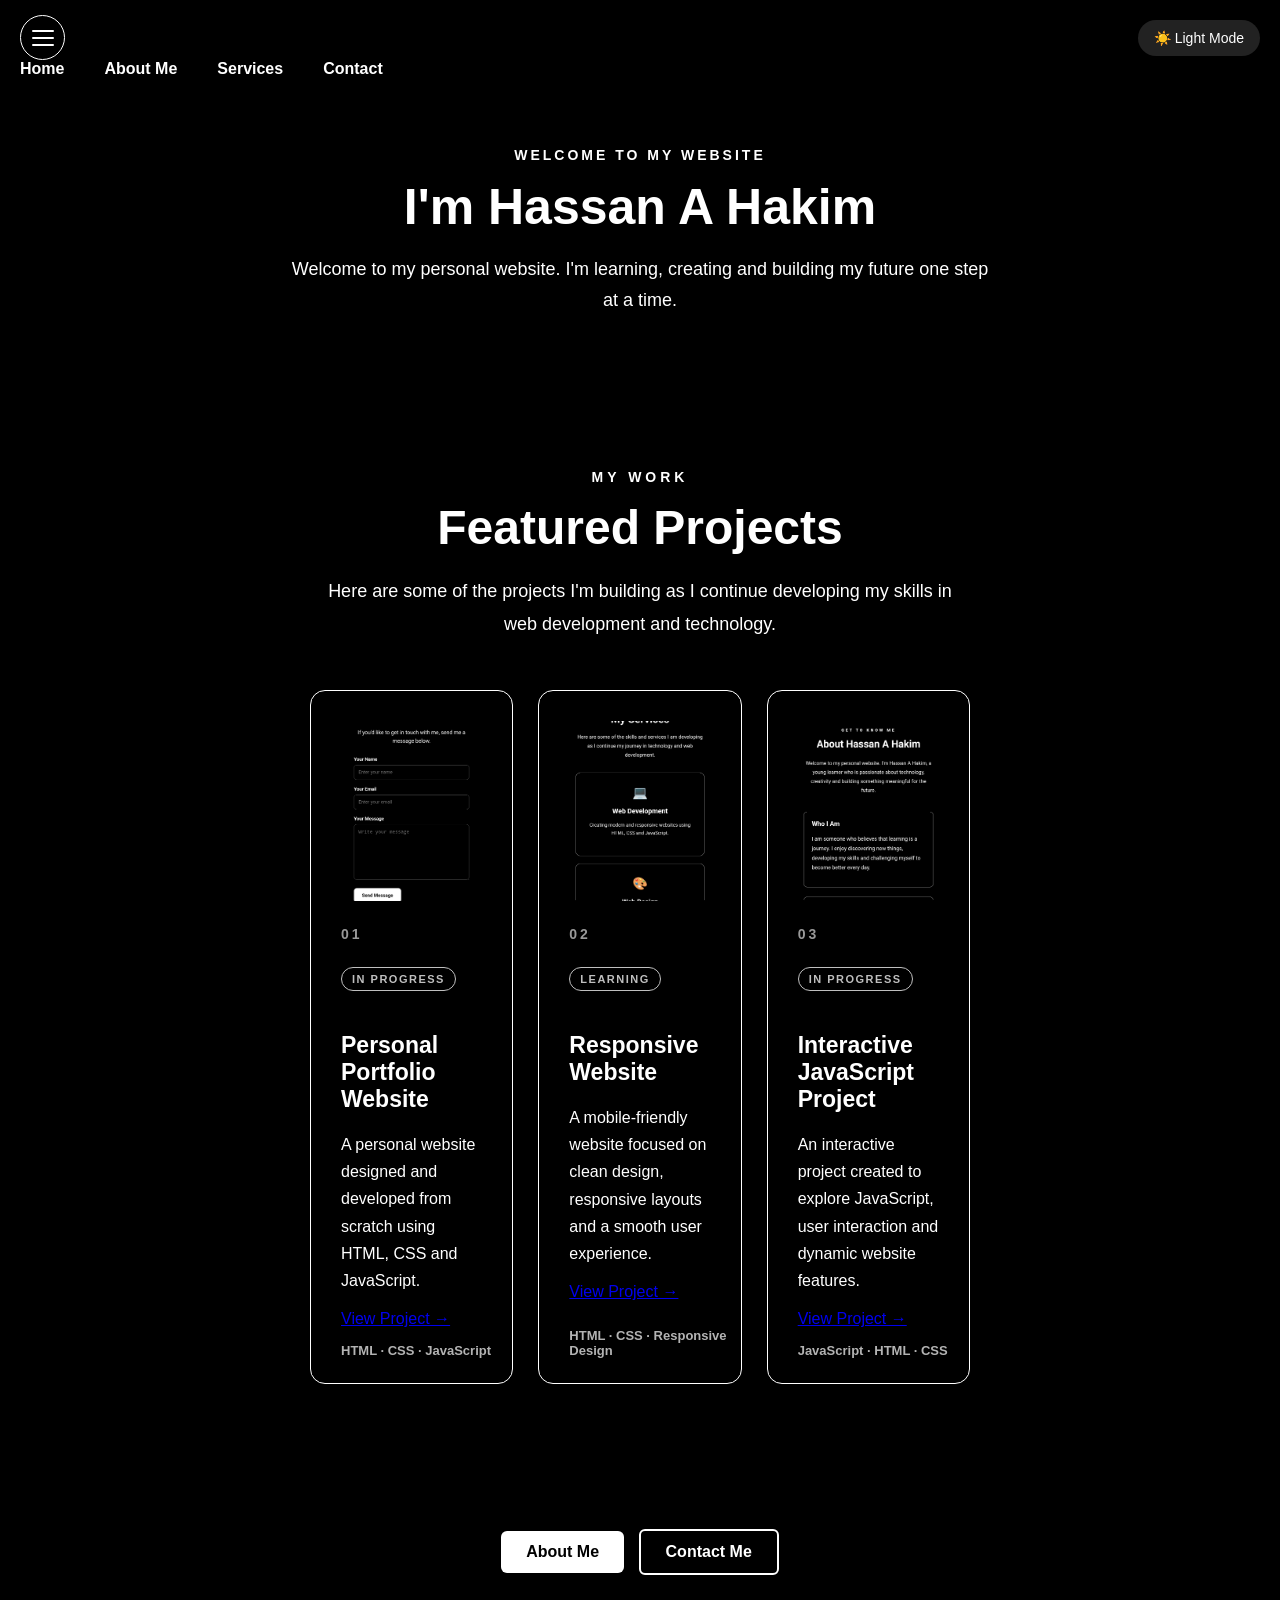
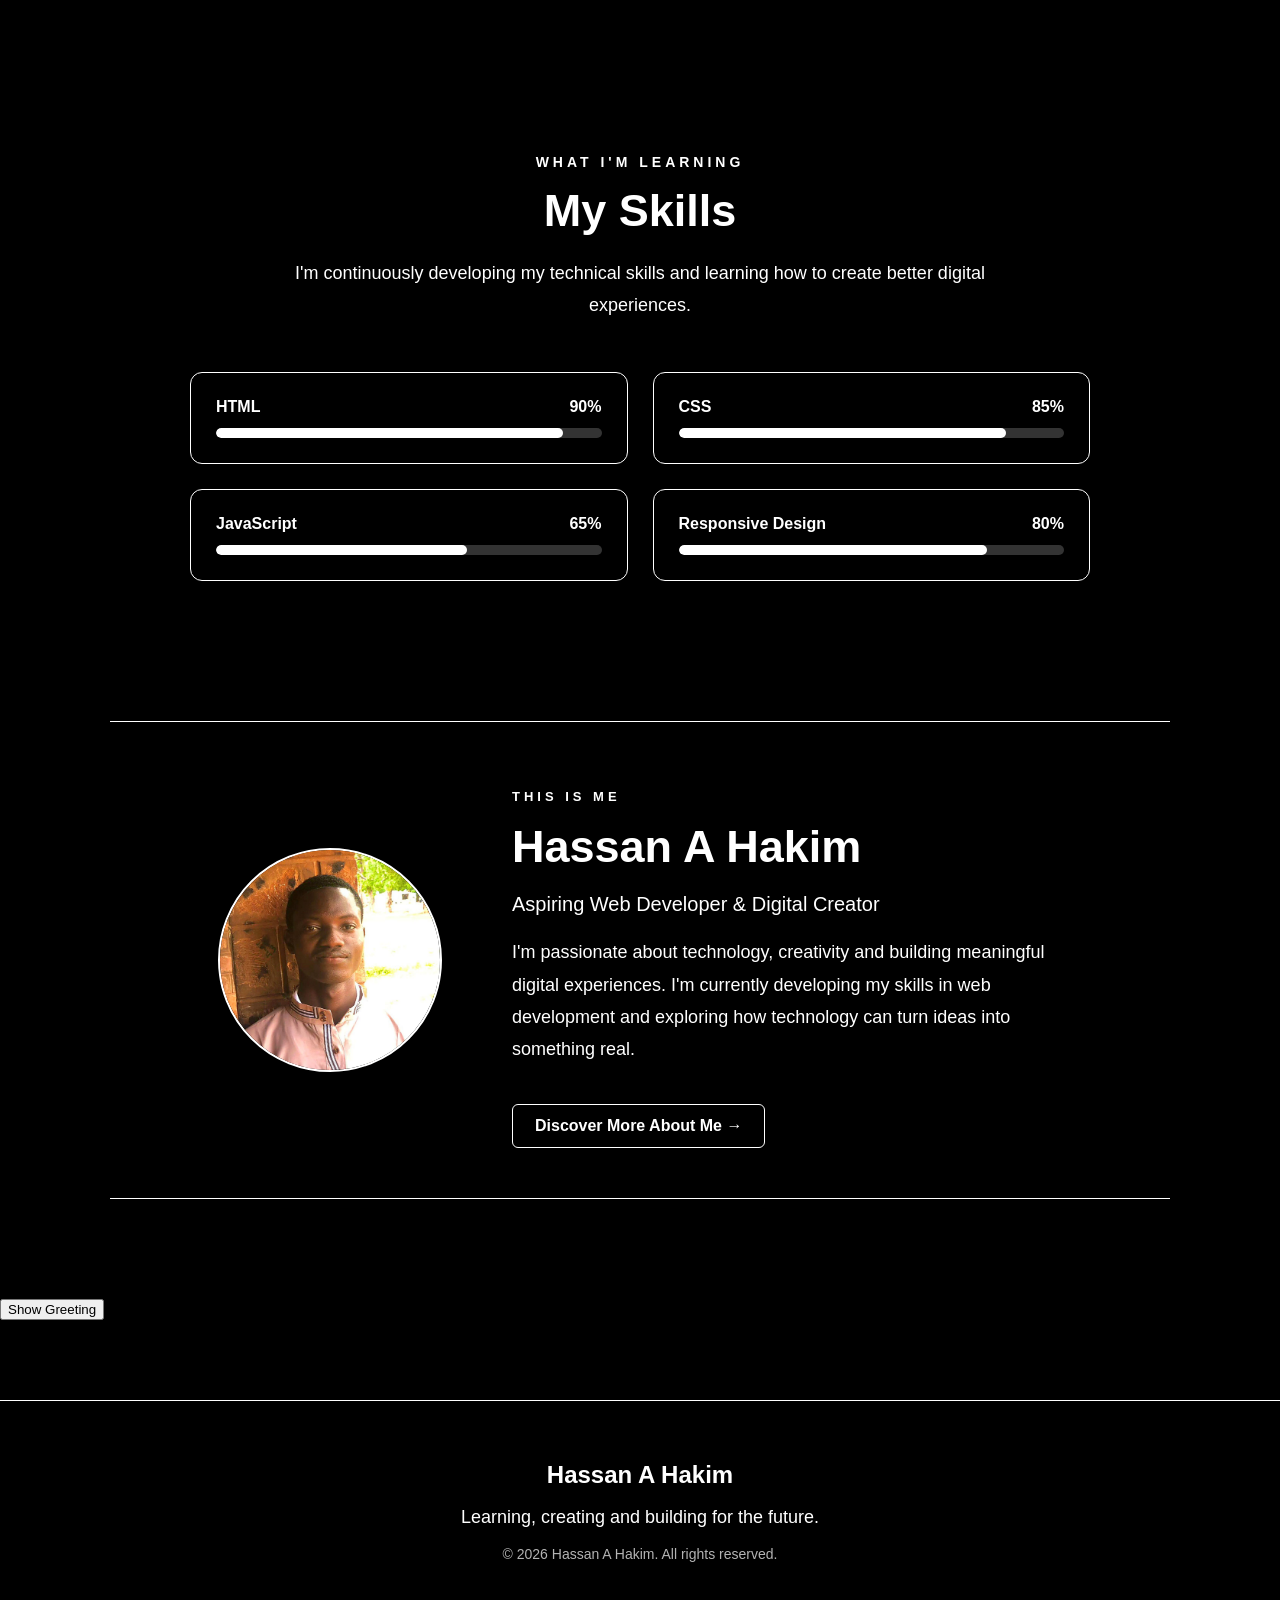
==== index.html @ 18f25473 "Update index.html" ====
<!DOCTYPE html>
<html>

<head>
    <title>Hassan's Website</title>
    <meta name="viewport" content="width=device-width, initial-scale=1.0">
    <link rel="stylesheet" href="style.css">
</head>

<body>
  <button id="themeButton" class="theme-button">☀️ Light Mode</button>
  <nav class="main-nav">

<button id="menuButton" class="menu-button" aria-label="Open menu">
    <span></span>
    <span></span>
    <span></span>
</button>

    <div id="navLinks" class="nav-links">

        <a href="index.html">Home</a>
        <a href="about.html">About Me</a>
        <a href="services.html">Services</a>
        <a href="contact.html">Contact</a>

    </div>

</nav>
    <section class="hero">

    <div class="hero-content">

        <p class="welcome">WELCOME TO MY WEBSITE</p>

        <h1>I'm Hassan A Hakim</h1>

        <p class="description">
            Welcome to my personal website. 
            I'm learning, creating and building my future
            one step at a time.
        </p>
        <!-- Projects Section -->

<section class="projects-section scroll-reveal">

    <p class="projects-tag">MY WORK</p>

    <h2>Featured Projects</h2>

    <p class="projects-intro">
        Here are some of the projects I'm building as I continue
        developing my skills in web development and technology.
    </p>


    <div class="projects-container">
      <!-- Project 1 -->

<article class="project-card scroll-left">
  <div class="project-image">
    <img
        src="Screenshot_20260811_220425_Acode.jpg"
        alt="Project 01 - Hassan's Website">
</div>

    <div class="project-content">

        <div class="project-number">
            01
        </div>
        <span class="project-status">
    IN PROGRESS
</span>

        <h3>Personal Portfolio Website</h3>

        <p>
            A personal website designed and developed from scratch
            using HTML, CSS and JavaScript.
        </p>

        <div class="project-tech">
            HTML · CSS · JavaScript
        </div>
       <a href="project1.html" class="project-link">
    View Project →
</a>

    </div>

</article>


<!-- Project 2 -->

<article class="project-card scroll-reveal">
  <div class="project-image">
    <img
        src="Screenshot_20260811_220406_Acode.jpg"
        alt="Project 02 - Hassan's Website">
</div>


    <div class="project-content">

        <div class="project-number">
            02
        </div>
        <span class="project-status">
    LEARNING
</span>

        <h3>Responsive Website</h3>

        <p>
            A mobile-friendly website focused on clean design,
            responsive layouts and a smooth user experience.
        </p>

        <div class="project-tech">
            HTML · CSS · Responsive Design
        </div>
        <a href="project2.html" class="project-link">View Project →</a>

    </div>

</article>


<!-- Project 3 -->

<article class="project-card scroll-right">
  <div class="project-image">
    <img
        src="Screenshot_20260811_220350_Acode.jpg"
        alt="Project 02 - Hassan's Website">
</div>

    <div class="project-content">

        <div class="project-number">
            03
        </div>
        <span class="project-status">
    IN PROGRESS
</span>

        <h3>Interactive JavaScript Project</h3>

        <p>
            An interactive project created to explore JavaScript,
            user interaction and dynamic website features.
        </p>

        <div class="project-tech">
            JavaScript · HTML · CSS
        </div>
        <a href="project3.html" class="project-link">View Project →</a>

    </div>

</article>

</section>

        <div class="buttons">

            <a href="about.html" class="btn primary">
                About Me
            </a>

            <a href="contact.html" class="btn secondary">
                Contact Me
            </a>

        </div>

    </div>

</section>
<!-- Skills Section -->

<section class="skills-section">

    <p class="skills-tag">WHAT I'M LEARNING</p>

    <h2>My Skills</h2>

    <p class="skills-intro">
        I'm continuously developing my technical skills
        and learning how to create better digital experiences.
    </p>

    <div class="skills-container">

        <!-- HTML -->
        <div class="skill-card">

            <div class="skill-top">
                <span>HTML</span>
                <span>90%</span>
            </div>

            <div class="skill-bar">
                <div class="skill-progress html-progress"></div>
            </div>

        </div>


        <!-- CSS -->
        <div class="skill-card">

            <div class="skill-top">
                <span>CSS</span>
                <span>85%</span>
            </div>

            <div class="skill-bar">
                <div class="skill-progress css-progress"></div>
            </div>

        </div>


        <!-- JavaScript -->
        <div class="skill-card">

            <div class="skill-top">
                <span>JavaScript</span>
                <span>65%</span>
            </div>

            <div class="skill-bar">
                <div class="skill-progress javascript-progress"></div>
            </div>

        </div>


        <!-- Responsive Design -->
        <div class="skill-card">

            <div class="skill-top">
                <span>Responsive Design</span>
                <span>80%</span>
            </div>

            <div class="skill-bar">
                <div class="skill-progress responsive-progress"></div>
            </div>

        </div>

    </div>

</section>
<!-- Profile Section -->

<section class="profile-section">

    <div class="profile-image-container">
      <img
    src="enhanced_photo-6.jpg"
    alt="Hassan A Hakim"
    class="profile-photo">

    </div>


    <div class="profile-content">

        <p class="profile-tag">
            THIS IS ME
        </p>

        <h2>
            Hassan A Hakim
        </h2>

        <h3>
            Aspiring Web Developer & Digital Creator
        </h3>

        <p>
            I'm passionate about technology, creativity and
            building meaningful digital experiences. I'm currently
            developing my skills in web development and exploring
            how technology can turn ideas into something real.
        </p>

        <a href="about.html" class="profile-button">
            Discover More About Me →
        </a>

    </div>

</section>
<button id="greetingButton">Show Greeting</button>

<p id="greeting"></p>
<footer>

    <h2>Hassan A Hakim</h2>

    <p>Learning, creating and building for the future.</p>

    <p class="copyright">
        © 2026 Hassan A Hakim. All rights reserved.
    </p>
    

</footer>
<script src="script.js"></script>

</body>

</html>
---- style.css ----
/* ================================
   BASIC PAGE SETTINGS
================================ */

body {
    background-color: black;
    color: white;
    font-family: Arial, sans-serif;
    margin: 0;
    padding: 0;
}


/* ================================
   GENERAL TEXT
================================ */

h1,
h2,
h3,
p {
    color: white;
}

p {
    font-size: 18px;
}


/* ================================
   NAVIGATION
================================ */

nav {
    background-color: black;
    padding: 15px;
    text-align: center;
}

nav a {
    color: white;
    text-decoration: none;
    margin-right: 20px;
    font-weight: bold;
}

nav a:hover {
    text-decoration: underline;
}


/* ================================
   HERO / HOME PAGE
================================ */

.hero {
    min-height: 80vh;
    display: flex;
    justify-content: center;
    align-items: center;
    text-align: center;
    padding: 40px 20px;
}

.hero-content {
    max-width: 700px;
}

.welcome {
    font-size: 14px;
    font-weight: bold;
    letter-spacing: 3px;
    color: white;
}

.hero h1 {
    font-size: 50px;
    margin: 15px 0;
    color: white;
}

.description {
    font-size: 18px;
    line-height: 1.7;
    color: white;
}


/* ================================
   HOME PAGE BUTTONS
================================ */

.buttons {
    margin-top: 30px;
}

.btn {
    display: inline-block;
    padding: 12px 25px;
    margin: 5px;
    text-decoration: none;
    border-radius: 6px;
    font-weight: bold;
}

.primary {
    background-color: white;
    color: black;
}

.secondary {
    background-color: transparent;
    color: white;
    border: 2px solid white;
}

.btn:hover {
    opacity: 0.7;
}


/* ================================
   GREETING
================================ */

#greeting {
    color: white !important;
    font-size: 20px;
    font-weight: bold;
    margin-top: 15px;
}

.light-mode #greeting {
    color: black !important;
}


/* ================================
   THEME BUTTON
================================ */

.theme-button {
    position: fixed;
    top: 20px;
    right: 20px;
    z-index: 1000;

    padding: 10px 16px;

    border: none;
    border-radius: 25px;

    cursor: pointer;
    font-size: 14px;

    background-color: white;
    color: black;
}

body:not(.light-mode) .theme-button {
    background-color: #222;
    color: white;
}

.light-mode .theme-button {
    background-color: black;
    color: white;
}


/* ================================
   MOBILE MENU BUTTON
================================ */

.menu-button {
    display: none;
    background: none;
    border: none;
    color: white;
    font-size: 28px;
    cursor: pointer;
}


/* ================================
   NAVIGATION LINKS CONTAINER
================================ */

.nav-links {
    display: flex;
    gap: 20px;
    align-items: center;
}


/* ================================
   CONTACT PAGE
================================ */

.contact-section {
    max-width: 600px;
    margin: 60px auto;
    padding: 20px;
    text-align: center;
}

.contact-section h1 {
    font-size: 40px;
    color: white;
}

.contact-section > p {
    color: white;
    line-height: 1.6;
}

.contact-section form {
    margin-top: 30px;
    text-align: left;
}

.contact-section label {
    display: block;
    margin-top: 20px;
    margin-bottom: 8px;
    font-weight: bold;
    color: white;
}

.contact-section input,
.contact-section textarea {
    width: 100%;
    padding: 12px;
    box-sizing: border-box;

    background-color: black;
    color: white;

    border: 1px solid white;
    border-radius: 5px;

    font-size: 16px;
}

.contact-section textarea {
    height: 150px;
    resize: vertical;
}

.contact-section button {
    margin-top: 25px;
    padding: 12px 25px;

    background-color: white;
    color: black;

    border: none;
    border-radius: 5px;

    font-weight: bold;
    cursor: pointer;
}

#formMessage {
    color: white !important;
    font-weight: bold;
    margin-top: 20px;
}


/* ================================
   SERVICES PAGE
================================ */

.services-section {
    max-width: 1100px;
    margin: 60px auto;
    padding: 20px;
    text-align: center;
}

.services-section h1 {
    font-size: 45px;
    margin: 10px 0;
    color: white;
}

.services-intro {
    font-size: 18px;
    margin-bottom: 40px;
    color: white;
}

.services-container {
    display: flex;
    justify-content: center;
    gap: 20px;
    flex-wrap: wrap;
}

.service-card {
    width: 280px;
    padding: 30px 20px;

    border: 1px solid white;
    border-radius: 10px;

    box-sizing: border-box;
}

.service-card h2 {
    margin-bottom: 15px;
    color: white;
}

.service-card p {
    line-height: 1.6;
    color: white;
}


/* ================================
   FOOTER
================================ */

footer {
    margin-top: 80px;
    padding: 40px 20px;
    text-align: center;
    border-top: 1px solid white;
}

footer h2 {
    margin-bottom: 10px;
    color: white;
}

footer p {
    color: white;
}

.footer-links {
    margin: 25px 0;
}

.footer-links a {
    color: white;
    text-decoration: none;
    margin: 0 10px;
}

.footer-links a:hover {
    text-decoration: underline;
}

.copyright {
    font-size: 14px;
    opacity: 0.7;
}


/* ================================
   LIGHT MODE
================================ */

.light-mode {
    background-color: white;
    color: black;
}

.light-mode h1,
.light-mode h2,
.light-mode h3,
.light-mode p,
.light-mode .welcome,
.light-mode .description {
    color: black !important;
}

.light-mode nav {
    background-color: white;
}

.light-mode nav a {
    color: black;
}

.light-mode .secondary {
    color: black;
    border-color: black;
}

.light-mode .primary {
    background-color: black;
    color: white;
}

.light-mode footer {
    border-top-color: black;
}

.light-mode footer h2,
.light-mode footer p {
    color: black !important;
}

.light-mode .footer-links a {
    color: black;
}

.light-mode .contact-section h1,
.light-mode .contact-section > p,
.light-mode .contact-section label {
    color: black !important;
}

.light-mode .contact-section input,
.light-mode .contact-section textarea {
    background-color: white;
    color: black;
    border-color: black;
}

.light-mode .contact-section button {
    background-color: black;
    color: white;
}

.light-mode #formMessage {
    color: black !important;
}

.light-mode .service-card {
    border-color: black;
}

.light-mode .service-card h2,
.light-mode .service-card p,
.light-mode .services-section h1,
.light-mode .services-intro {
    color: black !important;
}


/* ================================
   MOBILE RESPONSIVE DESIGN
================================ */

@media (max-width: 600px) {

    nav {
        text-align: center;
    }

    nav a {
        display: block;
        margin: 10px 0;
    }

    .hero h1 {
        font-size: 36px;
    }

    .description {
        font-size: 16px;
    }

    .btn {
        display: block;
        margin: 10px auto;
        max-width: 200px;
    }

    .services-container {
        flex-direction: column;
        align-items: center;
    }

    .service-card {
        width: 100%;
        max-width: 350px;
    }

    .contact-section {
        margin: 30px 15px;
        padding: 20px;
    }

    .contact-section h1 {
        font-size: 32px;
    }

    .theme-button {
        top: 15px;
        right: 15px;
    }

}/* ================================
   BASIC PAGE SETTINGS
================================ */

body {
    background-color: black;
    color: white;
    font-family: Arial, sans-serif;
    margin: 0;
    padding: 0;
}


/* ================================
   GENERAL TEXT
================================ */

h1,
h2,
h3,
p {
    color: white;
}

p {
    font-size: 18px;
}


/* ================================
   NAVIGATION
================================ */

nav {
    background-color: black;
    padding: 15px;
    text-align: center;
}

nav a {
    color: white;
    text-decoration: none;
    margin-right: 20px;
    font-weight: bold;
}

nav a:hover {
    text-decoration: underline;
}


/* ================================
   HERO / HOME PAGE
================================ */

.hero {
    min-height: 80vh;
    display: flex;
    justify-content: center;
    align-items: center;
    text-align: center;
    padding: 40px 20px;
}

.hero-content {
    max-width: 700px;
}

.welcome {
    font-size: 14px;
    font-weight: bold;
    letter-spacing: 3px;
    color: white;
}

.hero h1 {
    font-size: 50px;
    margin: 15px 0;
    color: white;
}

.description {
    font-size: 18px;
    line-height: 1.7;
    color: white;
}


/* ================================
   HOME PAGE BUTTONS
================================ */

.buttons {
    margin-top: 30px;
}

.btn {
    display: inline-block;
    padding: 12px 25px;
    margin: 5px;
    text-decoration: none;
    border-radius: 6px;
    font-weight: bold;
}

.primary {
    background-color: white;
    color: black;
}

.secondary {
    background-color: transparent;
    color: white;
    border: 2px solid white;
}

.btn:hover {
    opacity: 0.7;
}


/* ================================
   GREETING
================================ */

#greeting {
    color: white !important;
    font-size: 20px;
    font-weight: bold;
    margin-top: 15px;
}

.light-mode #greeting {
    color: black !important;
}


/* ================================
   THEME BUTTON
================================ */

.theme-button {
    position: fixed;
    top: 20px;
    right: 20px;
    z-index: 1000;

    padding: 10px 16px;

    border: none;
    border-radius: 25px;

    cursor: pointer;
    font-size: 14px;

    background-color: white;
    color: black;
}

body:not(.light-mode) .theme-button {
    background-color: #222;
    color: white;
}

.light-mode .theme-button {
    background-color: black;
    color: white;
}


/* ================================
   MOBILE MENU BUTTON
================================ */

.menu-button {
    display: none;
    background: none;
    border: none;
    color: white;
    font-size: 28px;
    cursor: pointer;
}


/* ================================
   NAVIGATION LINKS CONTAINER
================================ */

.nav-links {
    display: flex;
    gap: 20px;
    align-items: center;
}


/* ================================
   CONTACT PAGE
================================ */

.contact-section {
    max-width: 600px;
    margin: 60px auto;
    padding: 20px;
    text-align: center;
}

.contact-section h1 {
    font-size: 40px;
    color: white;
}

.contact-section > p {
    color: white;
    line-height: 1.6;
}

.contact-section form {
    margin-top: 30px;
    text-align: left;
}

.contact-section label {
    display: block;
    margin-top: 20px;
    margin-bottom: 8px;
    font-weight: bold;
    color: white;
}

.contact-section input,
.contact-section textarea {
    width: 100%;
    padding: 12px;
    box-sizing: border-box;

    background-color: black;
    color: white;

    border: 1px solid white;
    border-radius: 5px;

    font-size: 16px;
}

.contact-section textarea {
    height: 150px;
    resize: vertical;
}

.contact-section button {
    margin-top: 25px;
    padding: 12px 25px;

    background-color: white;
    color: black;

    border: none;
    border-radius: 5px;

    font-weight: bold;
    cursor: pointer;
}

#formMessage {
    color: white !important;
    font-weight: bold;
    margin-top: 20px;
}


/* ================================
   SERVICES PAGE
================================ */

.services-section {
    max-width: 1100px;
    margin: 60px auto;
    padding: 20px;
    text-align: center;
}

.services-section h1 {
    font-size: 45px;
    margin: 10px 0;
    color: white;
}

.services-intro {
    font-size: 18px;
    margin-bottom: 40px;
    color: white;
}

.services-container {
    display: flex;
    justify-content: center;
    gap: 20px;
    flex-wrap: wrap;
}

.service-card {
    width: 280px;
    padding: 30px 20px;

    border: 1px solid white;
    border-radius: 10px;

    box-sizing: border-box;
}

.service-card h2 {
    margin-bottom: 15px;
    color: white;
}

.service-card p {
    line-height: 1.6;
    color: white;
}


/* ================================
   FOOTER
================================ */

footer {
    margin-top: 80px;
    padding: 40px 20px;
    text-align: center;
    border-top: 1px solid white;
}

footer h2 {
    margin-bottom: 10px;
    color: white;
}

footer p {
    color: white;
}

.footer-links {
    margin: 25px 0;
}

.footer-links a {
    color: white;
    text-decoration: none;
    margin: 0 10px;
}

.footer-links a:hover {
    text-decoration: underline;
}

.copyright {
    font-size: 14px;
    opacity: 0.7;
}


/* ================================
   LIGHT MODE
================================ */

.light-mode {
    background-color: white;
    color: black;
}

.light-mode h1,
.light-mode h2,
.light-mode h3,
.light-mode p,
.light-mode .welcome,
.light-mode .description {
    color: black !important;
}

.light-mode nav {
    background-color: white;
}

.light-mode nav a {
    color: black;
}

.light-mode .secondary {
    color: black;
    border-color: black;
}

.light-mode .primary {
    background-color: black;
    color: white;
}

.light-mode footer {
    border-top-color: black;
}

.light-mode footer h2,
.light-mode footer p {
    color: black !important;
}

.light-mode .footer-links a {
    color: black;
}

.light-mode .contact-section h1,
.light-mode .contact-section > p,
.light-mode .contact-section label {
    color: black !important;
}

.light-mode .contact-section input,
.light-mode .contact-section textarea {
    background-color: white;
    color: black;
    border-color: black;
}

.light-mode .contact-section button {
    background-color: black;
    color: white;
}

.light-mode #formMessage {
    color: black !important;
}

.light-mode .service-card {
    border-color: black;
}

.light-mode .service-card h2,
.light-mode .service-card p,
.light-mode .services-section h1,
.light-mode .services-intro {
    color: black !important;
}


/* ================================
   MOBILE RESPONSIVE DESIGN
================================ */

@media (max-width: 600px) {

    nav {
        text-align: center;
    }

    nav a {
        display: block;
        margin: 10px 0;
    }

    .hero h1 {
        font-size: 36px;
    }

    .description {
        font-size: 16px;
    }

    .btn {
        display: block;
        margin: 10px auto;
        max-width: 200px;
    }

    .services-container {
        flex-direction: column;
        align-items: center;
    }

    .service-card {
        width: 100%;
        max-width: 350px;
    }

    .contact-section {
        margin: 30px 15px;
        padding: 20px;
    }

    .contact-section h1 {
        font-size: 32px;
    }

    .theme-button {
        top: 15px;
        right: 15px;
    }

}
/* ===== MOBILE NAVIGATION ===== */

.main-nav {
    position: relative;
    padding: 15px 20px;
}

.menu-button {
    display: none;
    background: none;
    border: none;
    color: white;
    font-size: 30px;
    cursor: pointer;
}

.nav-links {
    display: flex;
    gap: 20px;
    align-items: center;
}

.nav-links a {
    color: white;
    text-decoration: none;
    font-weight: bold;
}

/* Light mode */
.light-mode .menu-button {
    color: black;
}

.light-mode .nav-links a {
    color: black;
}

/* Mobile screen */
@media (max-width: 600px) {

    .menu-button {
        display: block;
    }

    .nav-links {
        display: none;
        flex-direction: column;
        align-items: flex-start;
        gap: 15px;
        margin-top: 15px;
    }

    .nav-links.show {
        display: flex;
    }

}
/* =================================
   ABOUT PAGE
================================= */

.about-section {
    max-width: 900px;
    margin: 60px auto;
    padding: 30px 20px;
    text-align: center;
}

.about-tag {
    font-size: 14px;
    letter-spacing: 4px;
    font-weight: bold;
    margin-bottom: 15px;
}

.about-section h1 {
    font-size: 48px;
    margin: 10px 0 25px;
}

.about-intro {
    max-width: 700px;
    margin: 0 auto 45px;
    font-size: 19px;
    line-height: 1.8;
}


/* About cards */

.about-card {
    max-width: 750px;
    margin: 25px auto;
    padding: 30px;

    border: 1px solid white;
    border-radius: 12px;

    text-align: left;
}

.about-card h2 {
    margin-top: 0;
    margin-bottom: 15px;
    font-size: 25px;
}

.about-card p {
    line-height: 1.8;
}


/* Vision card */

.vision-card {
    margin-top: 40px;
}

.vision-quote {
    font-weight: bold;
    font-size: 20px;
    margin-top: 25px;
}


/* Light mode */

.light-mode .about-card {
    border-color: black;
}

.light-mode .about-tag,
.light-mode .about-section h1,
.light-mode .about-intro,
.light-mode .about-card h2,
.light-mode .about-card p,
.light-mode .vision-quote {
    color: black !important;
}


/* Mobile */

@media (max-width: 600px) {

    .about-section {
        margin: 35px auto;
        padding: 20px 15px;
    }

    .about-section h1 {
        font-size: 34px;
    }

    .about-intro {
        font-size: 17px;
    }

    .about-card {
        padding: 22px;
    }

    .about-card h2 {
        font-size: 22px;
    }

}
/* =================================
   SERVICES PAGE UPGRADE
================================= */

.services-tag {
    font-size: 14px;
    letter-spacing: 4px;
    font-weight: bold;
    margin-bottom: 15px;
}

.services-section h1 {
    font-size: 48px;
    margin-bottom: 20px;
}

.services-intro {
    max-width: 700px;
    margin: 0 auto 50px;
    line-height: 1.8;
}


/* Service cards */

.service-card {
    position: relative;
    width: 280px;
    min-height: 260px;

    padding: 35px 25px;

    border: 1px solid white;
    border-radius: 15px;

    box-sizing: border-box;

    transition: transform 0.3s ease,
                box-shadow 0.3s ease;
}


/* Service icons */

.service-icon {
    font-size: 42px;
    margin-bottom: 20px;
}


/* Card headings */

.service-card h2 {
    font-size: 23px;
    margin-bottom: 15px;
}


/* Card descriptions */

.service-card p {
    font-size: 16px;
    line-height: 1.7;
}


/* Hover effect */

.service-card:hover {
    transform: translateY(-8px);
    box-shadow: 0 10px 25px rgba(255, 255, 255, 0.15);
}


/* Light mode */

.light-mode .services-tag,
.light-mode .services-section h1,
.light-mode .services-intro {
    color: black !important;
}

.light-mode .service-card {
    border-color: black;
}

.light-mode .service-card h2,
.light-mode .service-card p {
    color: black !important;
}

.light-mode .service-card:hover {
    box-shadow: 0 10px 25px rgba(0, 0, 0, 0.15);
}


/* Mobile */

@media (max-width: 600px) {

    .services-section {
        margin: 35px auto;
        padding: 20px 15px;
    }

    .services-section h1 {
        font-size: 36px;
    }

    .services-intro {
        font-size: 17px;
        margin-bottom: 35px;
    }

    .service-card {
        width: 100%;
        max-width: 350px;
        min-height: auto;
    }

}
/* =================================
   SKILLS SECTION
================================= */

.skills-section {
    max-width: 900px;
    margin: 80px auto;
    padding: 40px 20px;
    text-align: center;
}

.skills-tag {
    font-size: 14px;
    letter-spacing: 4px;
    font-weight: bold;
    margin-bottom: 15px;
}

.skills-section h2 {
    font-size: 45px;
    margin: 10px 0 20px;
}

.skills-intro {
    max-width: 700px;
    margin: 0 auto 50px;
    line-height: 1.8;
}


/* Skill cards */

.skills-container {
    display: grid;
    grid-template-columns: repeat(2, 1fr);
    gap: 25px;
    text-align: left;
}

.skill-card {
    padding: 25px;

    border: 1px solid white;
    border-radius: 12px;

    box-sizing: border-box;

    transition: transform 0.3s ease,
                box-shadow 0.3s ease;
}

.skill-card:hover {
    transform: translateY(-5px);
    box-shadow: 0 8px 20px rgba(255, 255, 255, 0.12);
}


/* Skill name and percentage */

.skill-top {
    display: flex;
    justify-content: space-between;
    align-items: center;

    margin-bottom: 12px;

    font-weight: bold;
}


/* Progress bar background */

.skill-bar {
    width: 100%;
    height: 10px;

    background-color: #333;

    border-radius: 20px;
    overflow: hidden;
}


/* Progress bar */

.skill-progress {
    height: 100%;
    background-color: white;

    border-radius: 20px;

    transform-origin: left;
    animation: skillAnimation 1.5s ease-out;
}


/* Individual skill levels */

.html-progress {
    width: 90%;
}

.css-progress {
    width: 85%;
}

.javascript-progress {
    width: 65%;
}

.responsive-progress {
    width: 80%;
}


/* Progress animation */

@keyframes skillAnimation {

    from {
        transform: scaleX(0);
    }

    to {
        transform: scaleX(1);
    }

}


/* Light mode */

.light-mode .skills-tag,
.light-mode .skills-section h2,
.light-mode .skills-intro,
.light-mode .skill-top {
    color: black !important;
}

.light-mode .skill-card {
    border-color: black;
}

.light-mode .skill-bar {
    background-color: #ddd;
}

.light-mode .skill-progress {
    background-color: black;
}

.light-mode .skill-card:hover {
    box-shadow: 0 8px 20px rgba(0, 0, 0, 0.12);
}


/* Mobile */

@media (max-width: 600px) {

    .skills-section {
        margin: 50px auto;
        padding: 30px 15px;
    }

    .skills-section h2 {
        font-size: 36px;
    }

    .skills-intro {
        font-size: 17px;
        margin-bottom: 35px;
    }

    .skills-container {
        grid-template-columns: 1fr;
        gap: 18px;
    }

    .skill-card {
        padding: 22px;
    }

}
/* =================================
   ADVANCED WEBSITE ANIMATIONS
================================= */

/* Smooth scrolling */

html {
    scroll-behavior: smooth;
}


/* =================================
   PAGE ENTRANCE
================================= */

.hero,
.skills-section,
.profile-section,
.about-section,
.services-section,
.contact-section {
    animation: pageReveal 1s ease-out both;
}

@keyframes pageReveal {

    from {
        opacity: 0;
        transform: translateY(25px);
    }

    to {
        opacity: 1;
        transform: translateY(0);
    }

}


/* =================================
   STAGGERED SKILL CARDS
================================= */

.skill-card {
    animation: cardReveal 0.8s ease-out both;
}

.skill-card:nth-child(1) {
    animation-delay: 0.15s;
}

.skill-card:nth-child(2) {
    animation-delay: 0.3s;
}

.skill-card:nth-child(3) {
    animation-delay: 0.45s;
}

.skill-card:nth-child(4) {
    animation-delay: 0.6s;
}

@keyframes cardReveal {

    from {
        opacity: 0;
        transform: translateY(20px);
    }

    to {
        opacity: 1;
        transform: translateY(0);
    }

}


/* =================================
   SERVICE CARD ANIMATION
================================= */

.service-card {
    animation: serviceReveal 0.8s ease-out both;
}

.service-card:nth-child(1) {
    animation-delay: 0.15s;
}

.service-card:nth-child(2) {
    animation-delay: 0.3s;
}

.service-card:nth-child(3) {
    animation-delay: 0.45s;
}

.service-card:nth-child(4) {
    animation-delay: 0.6s;
}

@keyframes serviceReveal {

    from {
        opacity: 0;
        transform: translateY(25px) scale(0.97);
    }

    to {
        opacity: 1;
        transform: translateY(0) scale(1);
    }

}


/* =================================
   PROFILE ANIMATION
================================= */

.profile-placeholder {
    animation:
        profileFloat 4s ease-in-out infinite,
        profileGlow 3s ease-in-out infinite;
}

@keyframes profileGlow {

    0%,
    100% {
        box-shadow: 0 0 0 rgba(255, 255, 255, 0);
    }

    50% {
        box-shadow: 0 0 30px rgba(255, 255, 255, 0.18);
    }

}


/* =================================
   BUTTON ANIMATION
================================= */

.btn,
.profile-button,
.contact-section button {
    transition:
        transform 0.25s ease,
        box-shadow 0.25s ease,
        opacity 0.25s ease;
}

.btn:hover,
.profile-button:hover,
.contact-section button:hover {
    transform: translateY(-3px);
}


/* =================================
   NAVIGATION ANIMATION
================================= */

.nav-links a {
    position: relative;
    transition: opacity 0.25s ease;
}

.nav-links a::after {
    content: "";

    position: absolute;

    left: 0;
    bottom: -5px;

    width: 0;
    height: 2px;

    background-color: currentColor;

    transition: width 0.3s ease;
}

.nav-links a:hover::after {
    width: 100%;
}


/* =================================
   FOOTER LINK ANIMATION
================================= */

.footer-links a {
    transition:
        transform 0.25s ease,
        opacity 0.25s ease;
}

.footer-links a:hover {
    transform: translateY(-2px);
    opacity: 0.7;
}


/* =================================
   REDUCED MOTION ACCESSIBILITY
================================= */

@media (prefers-reduced-motion: reduce) {

    *,
    *::before,
    *::after {
        animation-duration: 0.01ms !important;
        animation-iteration-count: 1 !important;
        transition-duration: 0.01ms !important;
        scroll-behavior: auto !important;
    }

}
/* =================================
   PROJECTS SECTION
================================= */

.projects-section {
    max-width: 1000px;
    margin: 100px auto;
    padding: 40px 20px;
    text-align: center;
}

.projects-tag {
    font-size: 14px;
    letter-spacing: 4px;
    font-weight: bold;
    margin-bottom: 15px;
}

.projects-section h2 {
    font-size: 48px;
    margin: 10px 0 20px;
}

.projects-intro {
    max-width: 700px;
    margin: 0 auto 50px;
    line-height: 1.8;
}


/* Project cards */

.projects-container {
    display: grid;
    grid-template-columns: repeat(3, 1fr);
    gap: 25px;
    text-align: left;
}

.project-card {
    position: relative;

    padding: 30px;

    border: 1px solid white;
    border-radius: 15px;

    min-height: 280px;

    box-sizing: border-box;

    transition:
        transform 0.3s ease,
        box-shadow 0.3s ease;
}


/* Project number */

.project-number {
    font-size: 14px;
    letter-spacing: 3px;
    font-weight: bold;
    opacity: 0.6;
    margin-bottom: 25px;
}


/* Project title */

.project-card h3 {
    font-size: 23px;
    margin-bottom: 18px;
}


/* Project description */

.project-card p {
    line-height: 1.7;
    font-size: 16px;
}


/* Technologies */

.project-tech {
    position: absolute;
    bottom: 25px;
    left: 30px;

    font-size: 13px;
    font-weight: bold;

    opacity: 0.7;
}


/* Hover effect */

.project-card:hover {
    transform: translateY(-10px);

    box-shadow:
        0 15px 35px rgba(255, 255, 255, 0.15);
}


/* =================================
   PROJECT ANIMATION
================================= */

.project-card {
    animation: projectReveal 0.8s ease-out both;
}

.project-card:nth-child(1) {
    animation-delay: 0.15s;
}

.project-card:nth-child(2) {
    animation-delay: 0.3s;
}

.project-card:nth-child(3) {
    animation-delay: 0.45s;
}

@keyframes projectReveal {

    from {
        opacity: 0;
        transform: translateY(30px);
    }

    to {
        opacity: 1;
        transform: translateY(0);
    }

}


/* =================================
   LIGHT MODE
================================= */

.light-mode .projects-tag,
.light-mode .projects-section h2,
.light-mode .projects-intro {
    color: black !important;
}

.light-mode .project-card {
    border-color: black;
}

.light-mode .project-card h3,
.light-mode .project-card p,
.light-mode .project-number,
.light-mode .project-tech {
    color: black !important;
}

.light-mode .project-card:hover {
    box-shadow:
        0 15px 35px rgba(0, 0, 0, 0.15);
}


/* =================================
   MOBILE
================================= */

@media (max-width: 800px) {

    .projects-container {
        grid-template-columns: 1fr;
        max-width: 500px;
        margin: 0 auto;
    }

    .projects-section {
        margin: 70px auto;
        padding: 30px 15px;
    }

    .projects-section h2 {
        font-size: 36px;
    }

    .projects-intro {
        font-size: 17px;
        margin-bottom: 35px;
    }

    .project-card {
        min-height: 260px;
    }

}
/* =================================
   PROJECT IMAGES
================================= */

.project-image {
    width: 100%;
    height: 180px;
    margin-bottom: 25px;

    border-radius: 10px;
    overflow: hidden;

    background-color: #222;
}

.project-image-placeholder {
    width: 100%;
    height: 100%;

    display: flex;
    justify-content: center;
    align-items: center;

    font-size: 18px;
    font-weight: bold;
    letter-spacing: 2px;

    opacity: 0.6;

    transition:
        transform 0.4s ease,
        opacity 0.4s ease;
}

.project-card:hover .project-image-placeholder {
    transform: scale(1.05);
    opacity: 1;
}


/* Project content */

.project-content {
    padding-bottom: 25px;
}


/* Make project cards flexible */

.project-card {
    overflow: hidden;
}


/* Light mode */

.light-mode .project-image {
    background-color: #eee;
}

.light-mode .project-image-placeholder {
    color: black;
}


/* Mobile */

@media (max-width: 600px) {

    .project-image {
        height: 170px;
    }

}
/* =================================
   PROJECT BUTTONS
================================= */

.project-button {
    display: inline-block;

    margin-top: 20px;
    padding: 10px 18px;

    border: 1px solid white;
    border-radius: 6px;

    color: white;
    text-decoration: none;

    font-size: 14px;
    font-weight: bold;

    transition:
        transform 0.25s ease,
        background-color 0.25s ease,
        color 0.25s ease;
}

.project-button:hover {
    background-color: white;
    color: black;
    transform: translateX(5px);
}


/* Light mode */

.light-mode .project-button {
    color: black;
    border-color: black;
}

.light-mode .project-button:hover {
    background-color: black;
    color: white;
}
/* =================================
   PROJECT STATUS
================================= */

.project-status {
    display: inline-block;

    margin-bottom: 18px;
    padding: 5px 10px;

    border: 1px solid white;
    border-radius: 20px;

    font-size: 11px;
    font-weight: bold;

    letter-spacing: 1.5px;

    opacity: 0.75;
}


/* Light mode */

.light-mode .project-status {
    border-color: black;
    color: black;
}
/* =================================
   PROFILE SECTION
================================= */

.profile-section {
    max-width: 1000px;
    margin: 100px auto;
    padding: 50px 30px;

    display: flex;
    align-items: center;
    justify-content: center;
    gap: 70px;

    border-top: 1px solid white;
    border-bottom: 1px solid white;
}

.profile-image-container {
    flex-shrink: 0;
}

.profile-photo {
    width: 220px;
    height: 220px;

    object-fit: cover;

    border-radius: 50%;

    border: 2px solid white;

    display: block;

    animation:
        profileFloat 4s ease-in-out infinite,
        profileGlow 3s ease-in-out infinite;

    transition: transform 0.4s ease;
}

.profile-photo:hover {
    transform: scale(1.05);
}

.profile-content {
    max-width: 550px;
}

.profile-tag {
    font-size: 13px;
    letter-spacing: 4px;
    font-weight: bold;
}

.profile-content h2 {
    font-size: 45px;
    margin: 10px 0;
}

.profile-content h3 {
    font-size: 20px;
    font-weight: normal;
    margin-bottom: 20px;
}

.profile-content p {
    line-height: 1.8;
}

.profile-button {
    display: inline-block;

    margin-top: 20px;
    padding: 12px 22px;

    border: 1px solid white;
    border-radius: 6px;

    color: white;
    text-decoration: none;
    font-weight: bold;

    transition: 0.3s ease;
}

.profile-button:hover {
    background-color: white;
    color: black;
}


/* Profile animation */

@keyframes profileFloat {

    0%, 100% {
        transform: translateY(0);
    }

    50% {
        transform: translateY(-8px);
    }

}

@keyframes profileGlow {

    0%, 100% {
        box-shadow: 0 0 0 rgba(255, 255, 255, 0);
    }

    50% {
        box-shadow: 0 0 30px rgba(255, 255, 255, 0.18);
    }

}


/* Light mode */

.light-mode .profile-section {
    border-color: black;
}

.light-mode .profile-photo {
    border-color: black;
}

.light-mode .profile-tag,
.light-mode .profile-content h2,
.light-mode .profile-content h3,
.light-mode .profile-content p {
    color: black !important;
}

.light-mode .profile-button {
    color: black;
    border-color: black;
}

.light-mode .profile-button:hover {
    background-color: black;
    color: white;
}


/* Mobile */

@media (max-width: 700px) {

    .profile-section {
        flex-direction: column;
        text-align: center;

        gap: 35px;

        margin: 70px auto;
        padding: 40px 20px;
    }

    .profile-photo {
        width: 180px;
        height: 180px;
    }

    .profile-content h2 {
        font-size: 36px;
    }

    .profile-content h3 {
        font-size: 18px;
    }

}
/* Project image */

.project-image img {
    width: 100%;
    height: 100%;

    object-fit: cover;

    display: block;

    transition: transform 0.4s ease;
}

.project-card:hover .project-image img {
    transform: scale(1.05);
}
/* =================================
   SCROLL-TRIGGERED ANIMATIONS
================================= */

.scroll-reveal {
    opacity: 0;
    transform: translateY(50px);

    transition:
        opacity 0.8s ease,
        transform 0.8s ease;
}

.scroll-reveal.show {
    opacity: 1;
    transform: translateY(0);
}


/* Different animation directions */

.scroll-left {
    opacity: 0;
    transform: translateX(-60px);

    transition:
        opacity 0.8s ease,
        transform 0.8s ease;
}

.scroll-right {
    opacity: 0;
    transform: translateX(60px);

    transition:
        opacity 0.8s ease,
        transform 0.8s ease;
}

.scroll-left.show,
.scroll-right.show {
    opacity: 1;
    transform: translateX(0);
}
/* =================================
   ANIMATED HAMBURGER MENU
================================= */

.menu-button {
    position: relative;

    width: 45px;
    height: 45px;

    display: flex;
    flex-direction: column;
    justify-content: center;
    align-items: center;

    gap: 5px;

    background: transparent;
    border: 1px solid white;
    border-radius: 50%;

    cursor: pointer;

    transition:
        transform 0.4s ease,
        border-color 0.4s ease,
        box-shadow 0.4s ease;
}

.menu-button span {
    display: block;

    width: 22px;
    height: 2px;

    background: white;
    border-radius: 10px;

    transition:
        transform 0.4s ease,
        opacity 0.3s ease,
        width 0.4s ease;
}


/* Hover effect */

.menu-button:hover {
    transform: scale(1.08);

    box-shadow:
        0 0 15px rgba(255, 255, 255, 0.25);
}


/* When menu is open */

.menu-button.active span:nth-child(1) {
    transform: translateY(7px) rotate(45deg);
}

.menu-button.active span:nth-child(2) {
    opacity: 0;
    width: 0;
}

.menu-button.active span:nth-child(3) {
    transform: translateY(-7px) rotate(-45deg);
}


/* Button glow when open */

.menu-button.active {
    box-shadow:
        0 0 20px rgba(255, 255, 255, 0.3);

    transform: rotate(180deg);
}


/* Light mode */

.light-mode .menu-button {
    border-color: black;
}

.light-mode .menu-button span {
    background: black;
}

.light-mode .menu-button:hover {
    box-shadow:
        0 0 15px rgba(0, 0, 0, 0.2);
}
/* =================================
   BEAUTIFUL NAVIGATION ANIMATION
================================= */

.nav-links {
    display: flex;
    gap: 20px;
    align-items: center;

    transition:
        opacity 0.4s ease,
        transform 0.4s ease;
}


/* Mobile navigation */

@media (max-width: 700px) {

    .nav-links {
        display: flex;

        flex-direction: column;
        align-items: center;

        gap: 0;

        max-height: 0;
        overflow: hidden;

        opacity: 0;
        transform: translateY(-15px);

        transition:
            max-height 0.5s ease,
            opacity 0.4s ease,
            transform 0.4s ease;
    }


    /* When menu opens */

    .nav-links.show {
        max-height: 400px;

        opacity: 1;

        transform: translateY(0);

        padding: 15px 0 20px;
    }


    /* Individual navigation links */

    .nav-links a {
        opacity: 0;

        transform: translateY(-10px);

        transition:
            opacity 0.35s ease,
            transform 0.35s ease;

        padding: 10px 20px;

        border-radius: 6px;
    }


    /* Links appear when menu opens */

    .nav-links.show a {
        opacity: 1;
        transform: translateY(0);
    }


    /* Stagger the links */

    .nav-links.show a:nth-child(1) {
        transition-delay: 0.08s;
    }

    .nav-links.show a:nth-child(2) {
        transition-delay: 0.16s;
    }

    .nav-links.show a:nth-child(3) {
        transition-delay: 0.24s;
    }

    .nav-links.show a:nth-child(4) {
        transition-delay: 0.32s;
    }


    /* Hover / touch effect */

    .nav-links a:hover {
        transform: scale(1.05);
    }

}
/* =================================
   PROJECT DETAILS PAGE
================================= */

.project-page {
    max-width: 1000px;
    margin: 0 auto;
    padding: 80px 20px;
}

.project-page-content {
    text-align: center;
}

.project-label {
    font-size: 14px;
    letter-spacing: 4px;
    font-weight: bold;
}

.project-page h1 {
    font-size: 50px;
    margin: 15px 0;
}

.project-intro {
    max-width: 700px;
    margin: 0 auto 40px;
    line-height: 1.7;
}


/* Project image */

.project-page-image {
    width: 100%;
    max-width: 900px;
    margin: 0 auto 50px;
    overflow: hidden;
    border-radius: 15px;
    border: 1px solid white;
}

.project-page-image img {
    width: 100%;
    display: block;
    transition: transform 0.5s ease;
}

.project-page-image:hover img {
    transform: scale(1.03);
}


/* Project information */

.project-details {
    max-width: 750px;
    margin: 0 auto;
    text-align: left;
}

.project-details h2 {
    margin-top: 40px;
    margin-bottom: 15px;
}

.project-details p {
    line-height: 1.8;
}


/* Technology tags */

.technology-list {
    display: flex;
    flex-wrap: wrap;
    gap: 12px;
}

.technology-list span {
    padding: 8px 15px;
    border: 1px solid white;
    border-radius: 20px;
}


/* Back button */

.project-actions {
    margin-top: 50px;
}


/* Light mode */

.light-mode .project-page-image {
    border-color: black;
}

.light-mode .technology-list span {
    border-color: black;
}


/* Mobile */

@media (max-width: 600px) {

    .project-page {
        padding: 50px 20px;
    }

    .project-page h1 {
        font-size: 38px;
    }

    .project-intro {
        font-size: 16px;
    }

    .project-details {
        text-align: left;
    }

}
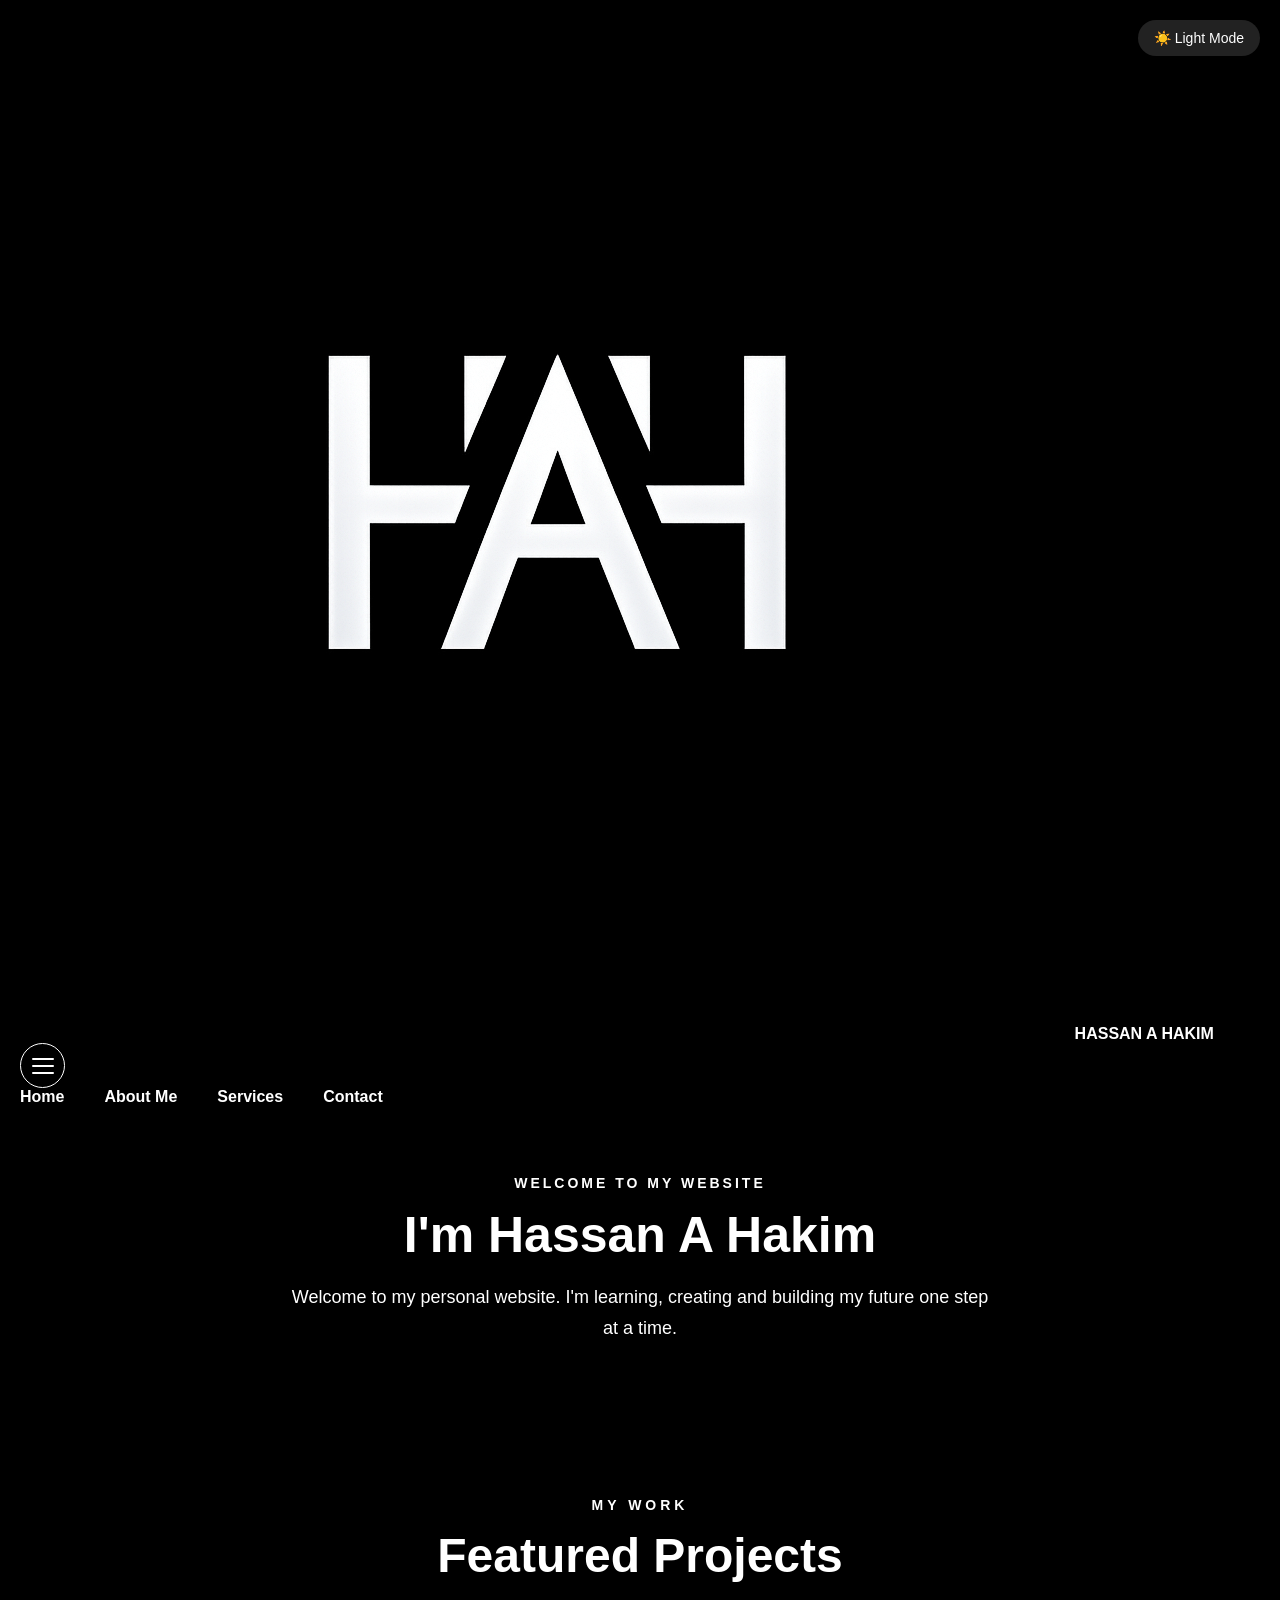
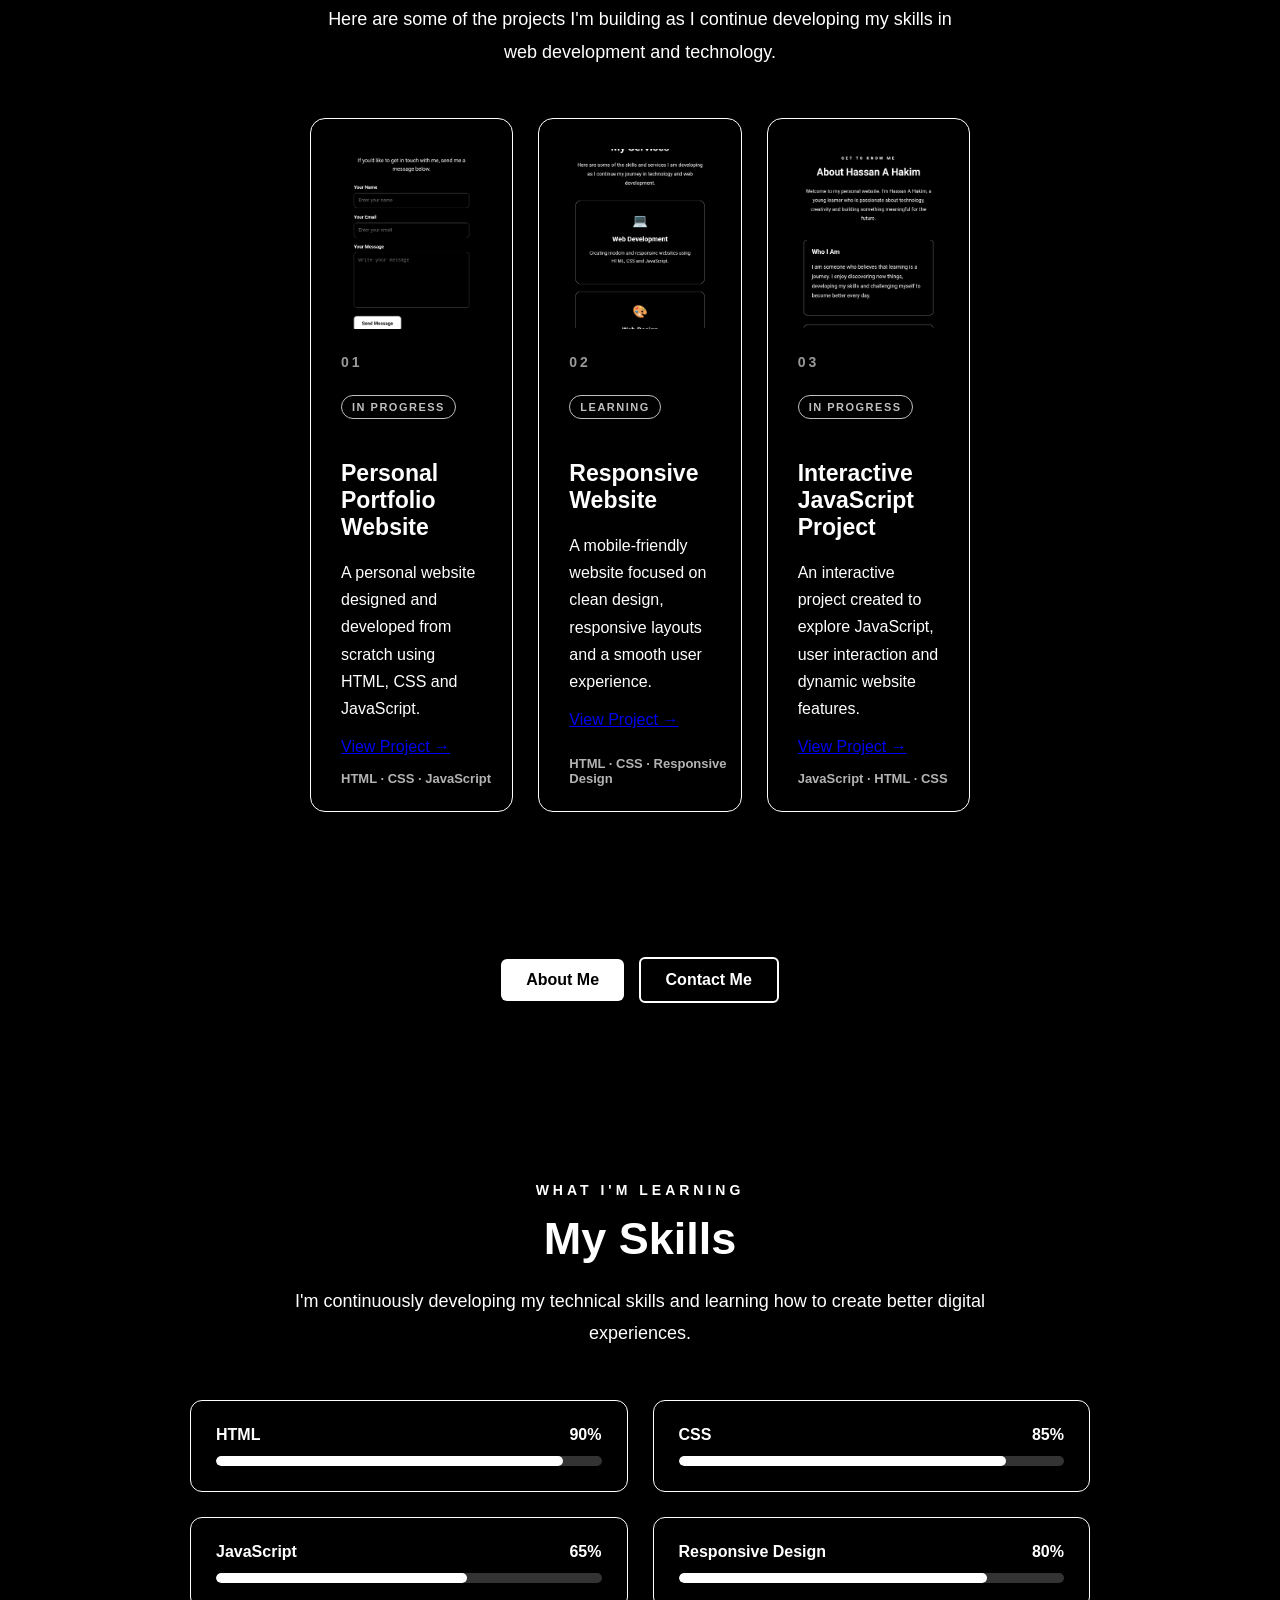
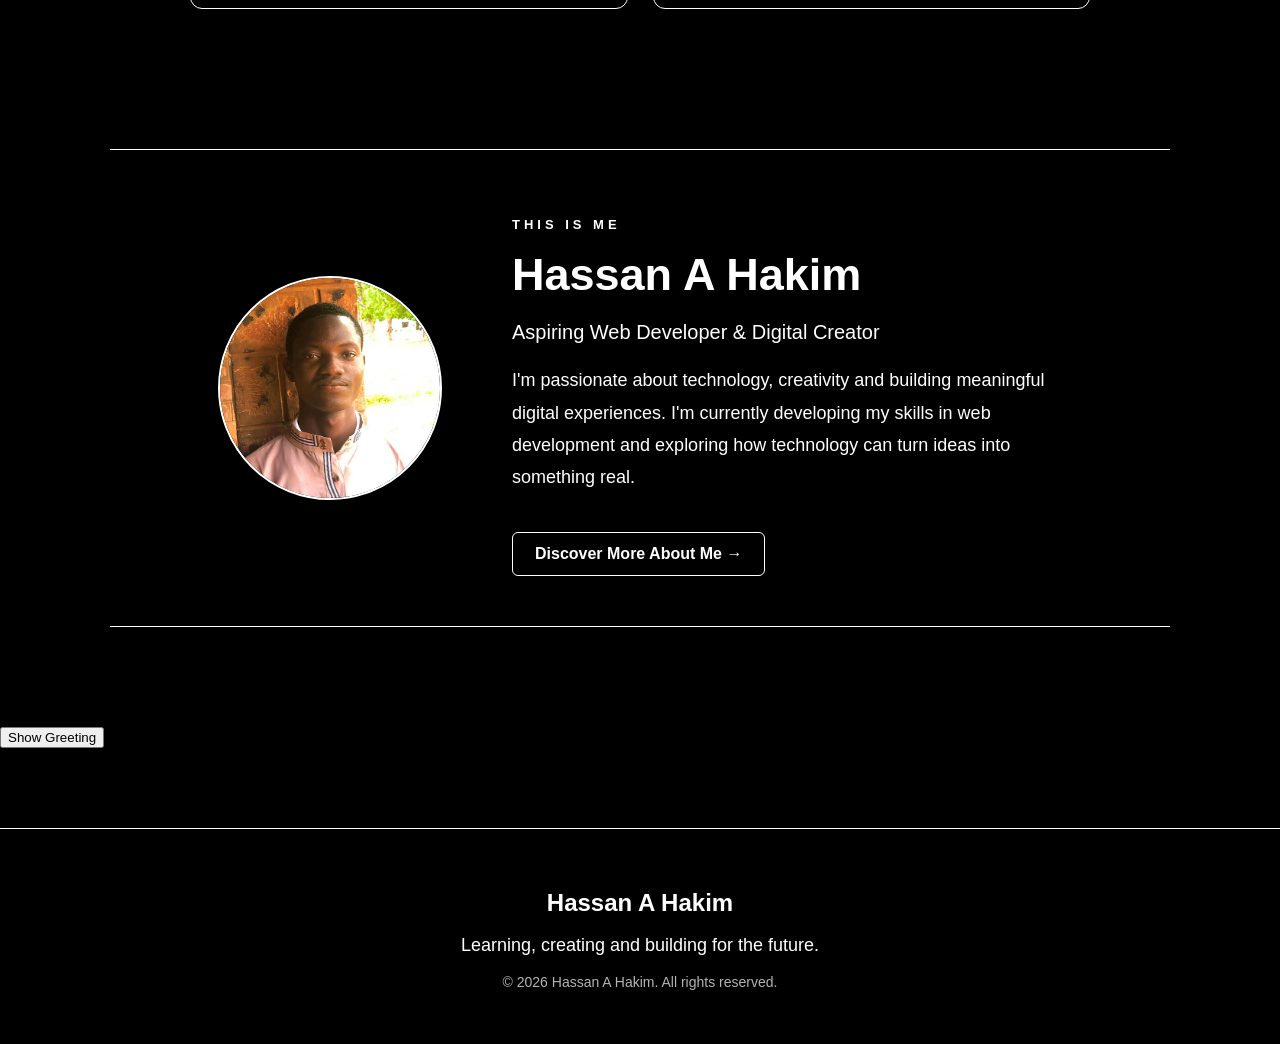
==== commit ecd1b2b8: "Update index.html" ====
--- a/index.html
+++ b/index.html
@@ -2,6 +2,7 @@
 <html>
 
 <head>
+    <link rel="icon" type="image/png" href="favicon.png">
     <title>Hassan's Website</title>
     <meta name="viewport" content="width=device-width, initial-scale=1.0">
     <link rel="stylesheet" href="style.css">
@@ -10,6 +11,10 @@
 <body>
   <button id="themeButton" class="theme-button">☀️ Light Mode</button>
   <nav class="main-nav">
+      <a href="index.html" class="brand-logo">
+    <img src="logo.png" alt="HAH Logo">
+    <span>HASSAN A HAKIM</span>
+      </a>
 
 <button id="menuButton" class="menu-button" aria-label="Open menu">
     <span></span>
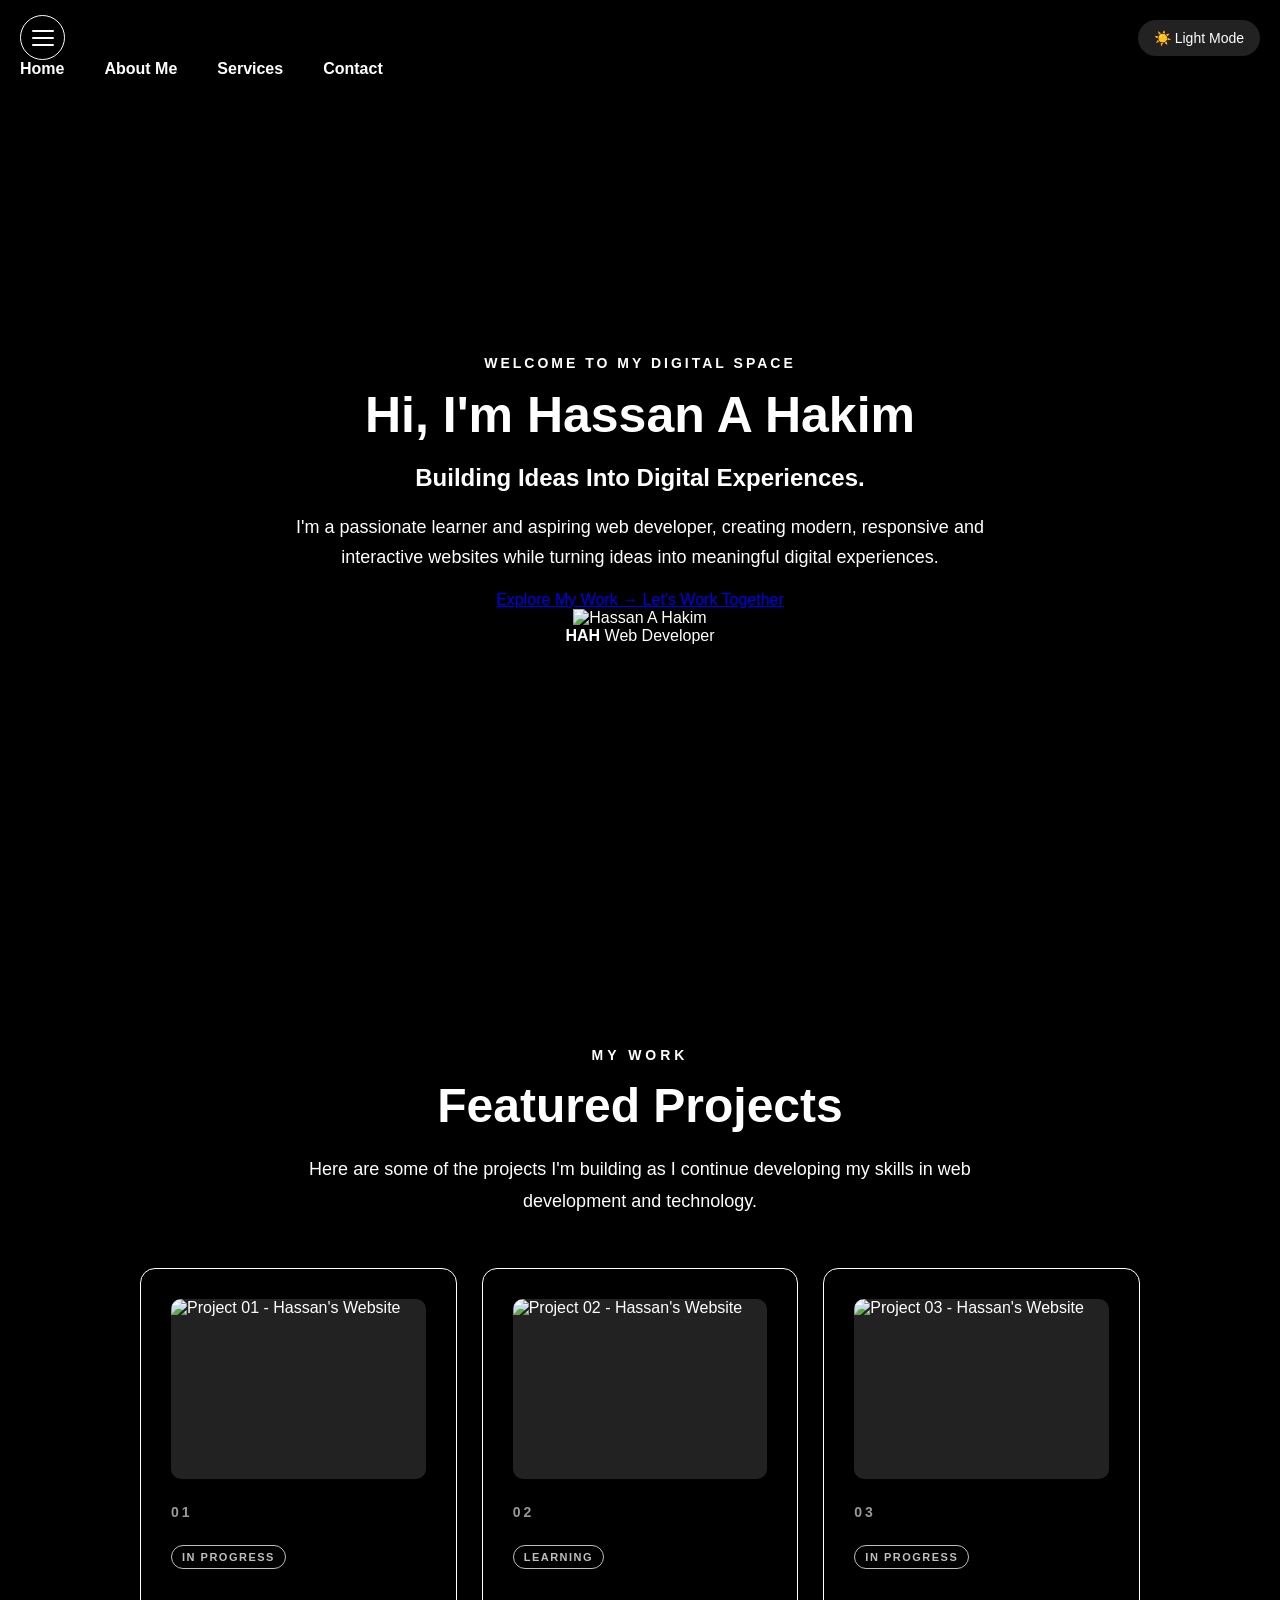
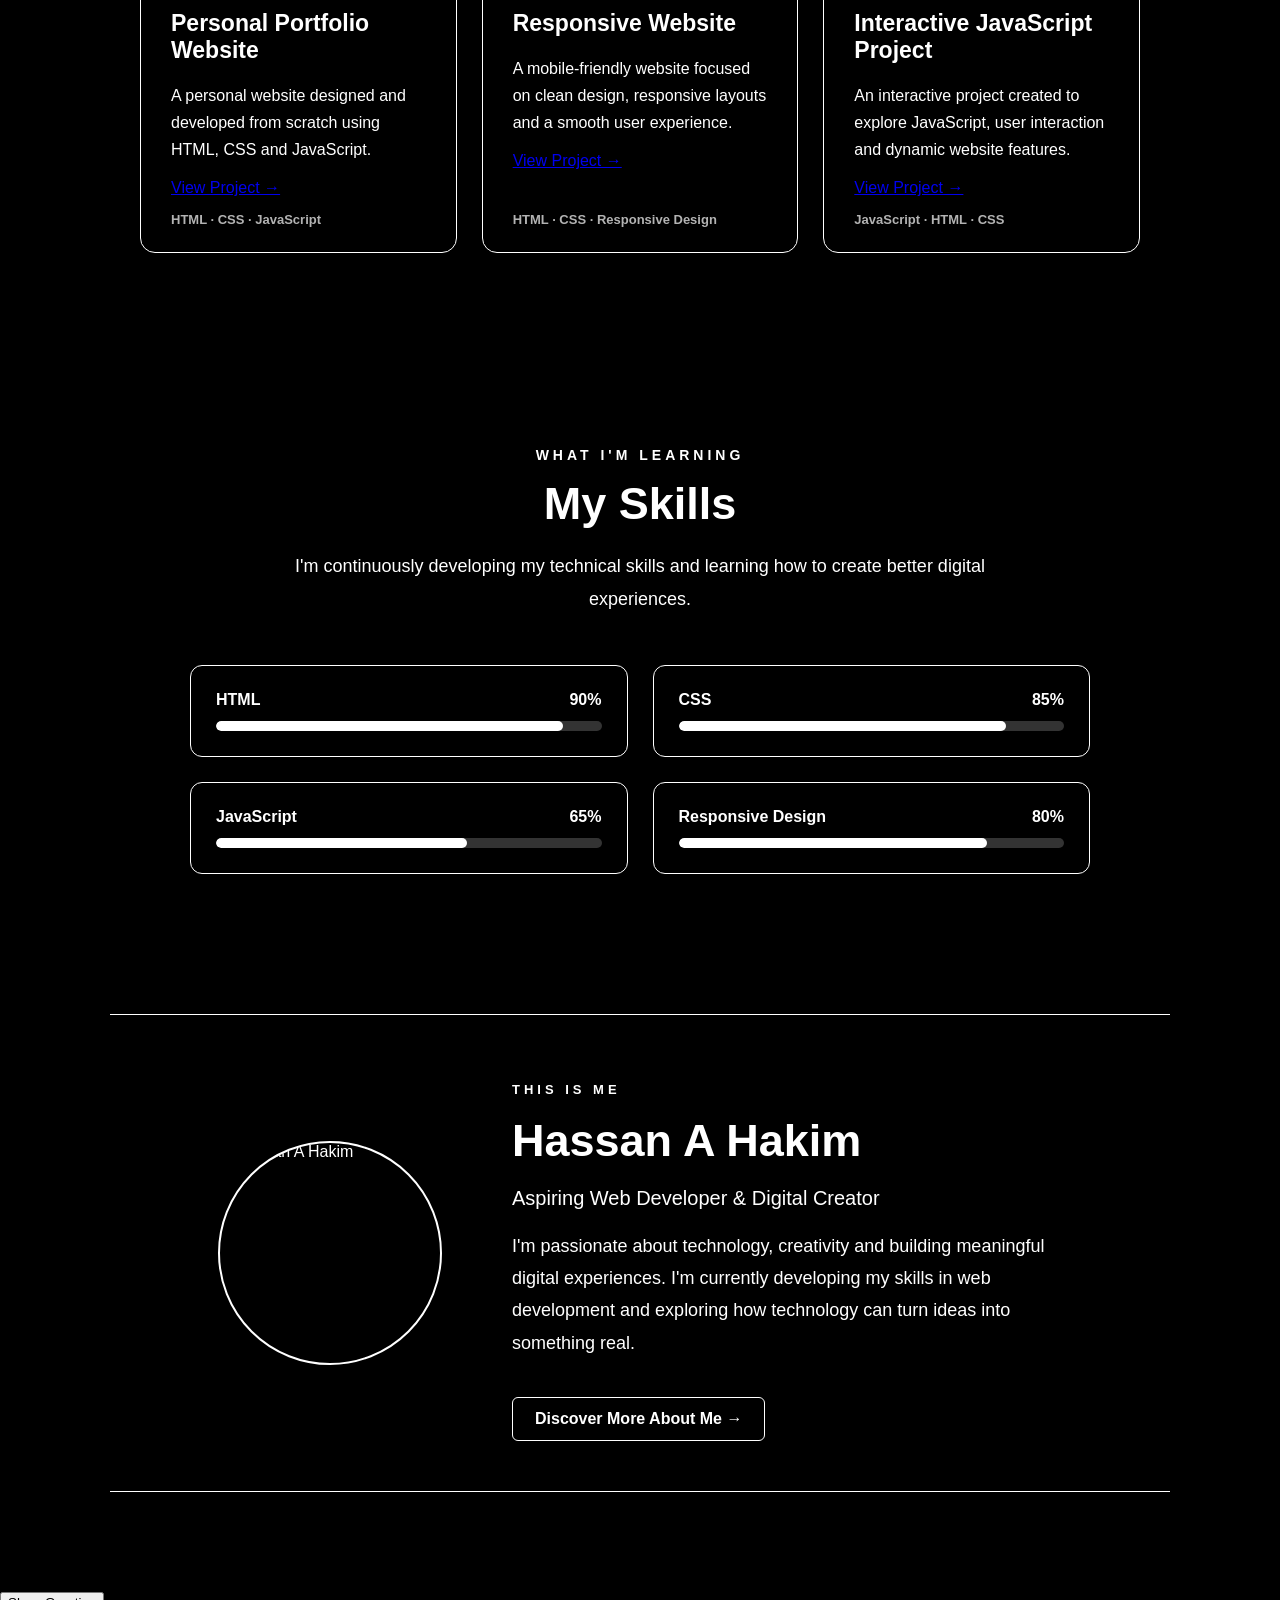
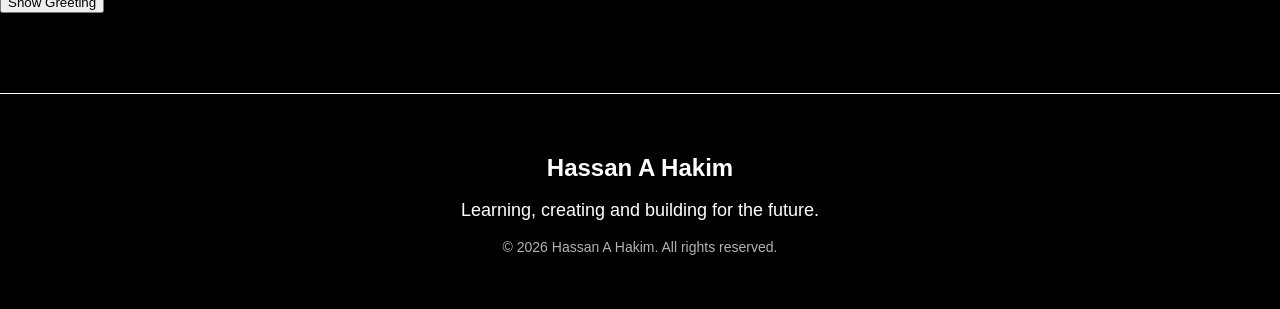
==== commit 1ec75a12: "Add files via upload" ====
--- a/index.html
+++ b/index.html
@@ -2,7 +2,6 @@
 <html>
 
 <head>
-    <link rel="icon" type="image/png" href="favicon.png">
     <title>Hassan's Website</title>
     <meta name="viewport" content="width=device-width, initial-scale=1.0">
     <link rel="stylesheet" href="style.css">
@@ -11,10 +10,6 @@
 <body>
   <button id="themeButton" class="theme-button">☀️ Light Mode</button>
   <nav class="main-nav">
-      <a href="index.html" class="brand-logo">
-    <img src="logo.png" alt="HAH Logo">
-    <span>HASSAN A HAKIM</span>
-      </a>
 
 <button id="menuButton" class="menu-button" aria-label="Open menu">
     <span></span>
@@ -32,22 +27,67 @@
     </div>
 
 </nav>
-    <section class="hero">
+<!-- HERO SECTION -->
+
+<section class="hero">
 
     <div class="hero-content">
 
-        <p class="welcome">WELCOME TO MY WEBSITE</p>
-
-        <h1>I'm Hassan A Hakim</h1>
-
-        <p class="description">
-            Welcome to my personal website. 
-            I'm learning, creating and building my future
-            one step at a time.
-        </p>
-        <!-- Projects Section -->
-
-<section class="projects-section scroll-reveal">
+        <div class="hero-text">
+
+            <p class="welcome">WELCOME TO MY DIGITAL SPACE</p>
+
+            <h1>
+                Hi, I'm <span>Hassan A Hakim</span>
+            </h1>
+
+            <h2>Building Ideas Into Digital Experiences.</h2>
+
+            <p class="description">
+                I'm a passionate learner and aspiring web developer,
+                creating modern, responsive and interactive websites
+                while turning ideas into meaningful digital experiences.
+            </p>
+
+            <div class="hero-buttons">
+
+                <a href="#projects" class="hero-btn primary-btn">
+                    Explore My Work →
+                </a>
+
+                <a href="contact.html" class="hero-btn secondary-btn">
+                    Let's Work Together
+                </a>
+
+            </div>
+
+        </div>
+
+
+        <div class="hero-profile">
+
+            <div class="profile-glow"></div>
+
+            <img
+                src="Imagess/enhanced_photo-6.jpg"
+                alt="Hassan A Hakim"
+                class="hero-profile-image">
+
+            <div class="hero-badge">
+                <strong>HAH</strong>
+                <span>Web Developer</span>
+            </div>
+
+        </div>
+
+    </div>
+
+</section>
+
+
+<!-- PROJECTS SECTION -->
+
+<section id="projects" class="projects-section scroll-reveal">
 
     <p class="projects-tag">MY WORK</p>
 
@@ -60,126 +100,137 @@
 
 
     <div class="projects-container">
-      <!-- Project 1 -->
-
-<article class="project-card scroll-left">
-  <div class="project-image">
-    <img
-        src="Screenshot_20260811_220425_Acode.jpg"
-        alt="Project 01 - Hassan's Website">
-</div>
-
-    <div class="project-content">
-
-        <div class="project-number">
-            01
-        </div>
-        <span class="project-status">
-    IN PROGRESS
-</span>
-
-        <h3>Personal Portfolio Website</h3>
-
-        <p>
-            A personal website designed and developed from scratch
-            using HTML, CSS and JavaScript.
-        </p>
-
-        <div class="project-tech">
-            HTML · CSS · JavaScript
-        </div>
-       <a href="project1.html" class="project-link">
-    View Project →
-</a>
-
-    </div>
-
-</article>
-
-
-<!-- Project 2 -->
-
-<article class="project-card scroll-reveal">
-  <div class="project-image">
-    <img
-        src="Screenshot_20260811_220406_Acode.jpg"
-        alt="Project 02 - Hassan's Website">
-</div>
-
-
-    <div class="project-content">
-
-        <div class="project-number">
-            02
-        </div>
-        <span class="project-status">
-    LEARNING
-</span>
-
-        <h3>Responsive Website</h3>
-
-        <p>
-            A mobile-friendly website focused on clean design,
-            responsive layouts and a smooth user experience.
-        </p>
-
-        <div class="project-tech">
-            HTML · CSS · Responsive Design
-        </div>
-        <a href="project2.html" class="project-link">View Project →</a>
-
-    </div>
-
-</article>
-
-
-<!-- Project 3 -->
-
-<article class="project-card scroll-right">
-  <div class="project-image">
-    <img
-        src="Screenshot_20260811_220350_Acode.jpg"
-        alt="Project 02 - Hassan's Website">
-</div>
-
-    <div class="project-content">
-
-        <div class="project-number">
-            03
-        </div>
-        <span class="project-status">
-    IN PROGRESS
-</span>
-
-        <h3>Interactive JavaScript Project</h3>
-
-        <p>
-            An interactive project created to explore JavaScript,
-            user interaction and dynamic website features.
-        </p>
-
-        <div class="project-tech">
-            JavaScript · HTML · CSS
-        </div>
-        <a href="project3.html" class="project-link">View Project →</a>
-
-    </div>
-
-</article>
-
-</section>
-
-        <div class="buttons">
-
-            <a href="about.html" class="btn primary">
-                About Me
-            </a>
-
-            <a href="contact.html" class="btn secondary">
-                Contact Me
-            </a>
-
-        </div>
+
+        <!-- PROJECT 01 -->
+
+        <article class="project-card scroll-left">
+
+            <div class="project-image">
+
+                <img
+                    src="Imagess/screenshot_20260811_220425_Acode.jpg"
+                    alt="Project 01 - Hassan's Website">
+
+            </div>
+
+            <div class="project-content">
+
+                <div class="project-number">
+                    01
+                </div>
+
+                <span class="project-status">
+                    IN PROGRESS
+                </span>
+
+                <h3>
+                    Personal Portfolio Website
+                </h3>
+
+                <p>
+                    A personal website designed and developed
+                    from scratch using HTML, CSS and JavaScript.
+                </p>
+
+                <div class="project-tech">
+                    HTML · CSS · JavaScript
+                </div>
+
+                <a href="project1.html" class="project-link">
+                    View Project →
+                </a>
+
+            </div>
+
+        </article>
+
+
+        <!-- PROJECT 02 -->
+
+        <article class="project-card scroll-reveal">
+
+            <div class="project-image">
+
+                <img
+                    src="Imagess/Screenshot_20260811_220406_Acode.jpg"
+                    alt="Project 02 - Hassan's Website">
+
+            </div>
+
+            <div class="project-content">
+
+                <div class="project-number">
+                    02
+                </div>
+
+                <span class="project-status">
+                    LEARNING
+                </span>
+
+                <h3>
+                    Responsive Website
+                </h3>
+
+                <p>
+                    A mobile-friendly website focused on clean design,
+                    responsive layouts and a smooth user experience.
+                </p>
+
+                <div class="project-tech">
+                    HTML · CSS · Responsive Design
+                </div>
+
+                <a href="project2.html" class="project-link">
+                    View Project →
+                </a>
+
+            </div>
+
+        </article>
+
+
+        <!-- PROJECT 03 -->
+
+        <article class="project-card scroll-right">
+
+            <div class="project-image">
+
+                <img
+                    src="Imagess/Screenshot_20260811_220350_Acode.jpg"
+                    alt="Project 03 - Hassan's Website">
+
+            </div>
+
+            <div class="project-content">
+
+                <div class="project-number">
+                    03
+                </div>
+
+                <span class="project-status">
+                    IN PROGRESS
+                </span>
+
+                <h3>
+                    Interactive JavaScript Project
+                </h3>
+
+                <p>
+                    An interactive project created to explore JavaScript,
+                    user interaction and dynamic website features.
+                </p>
+
+                <div class="project-tech">
+                    JavaScript · HTML · CSS
+                </div>
+
+                <a href="project3.html" class="project-link">
+                    View Project →
+                </a>
+
+            </div>
+
+        </article>
 
     </div>
 
@@ -267,7 +318,7 @@
 
     <div class="profile-image-container">
       <img
-    src="enhanced_photo-6.jpg"
+    src="Imagess/enhanced_photo-6.jpg"
     alt="Hassan A Hakim"
     class="profile-photo">
 
@@ -321,4 +372,4 @@
 
 </body>
 
-</html>
+</html>
--- a/style.css
+++ b/style.css
@@ -2593,4 +2593,44 @@
         text-align: left;
     }
 
-}+}
+/* =========================
+   HAH BRAND LOGO
+   ========================= */
+
+.brand-logo {
+    display: flex;
+    align-items: center;
+    gap: 10px;
+    text-decoration: none;
+    color: white;
+    font-weight: bold;
+    letter-spacing: 1px;
+}
+
+.brand-logo img {
+    width: 42px;
+    height: 42px;
+    object-fit: cover;
+    border-radius: 50%;
+}
+
+.brand-logo span {
+    font-size: 16px;
+}
+
+.light-mode .brand-logo {
+    color: black;
+}
+
+@media (max-width: 600px) {
+
+    .brand-logo span {
+        font-size: 13px;
+    }
+
+    .brand-logo img {
+        width: 36px;
+        height: 36px;
+    }
+}
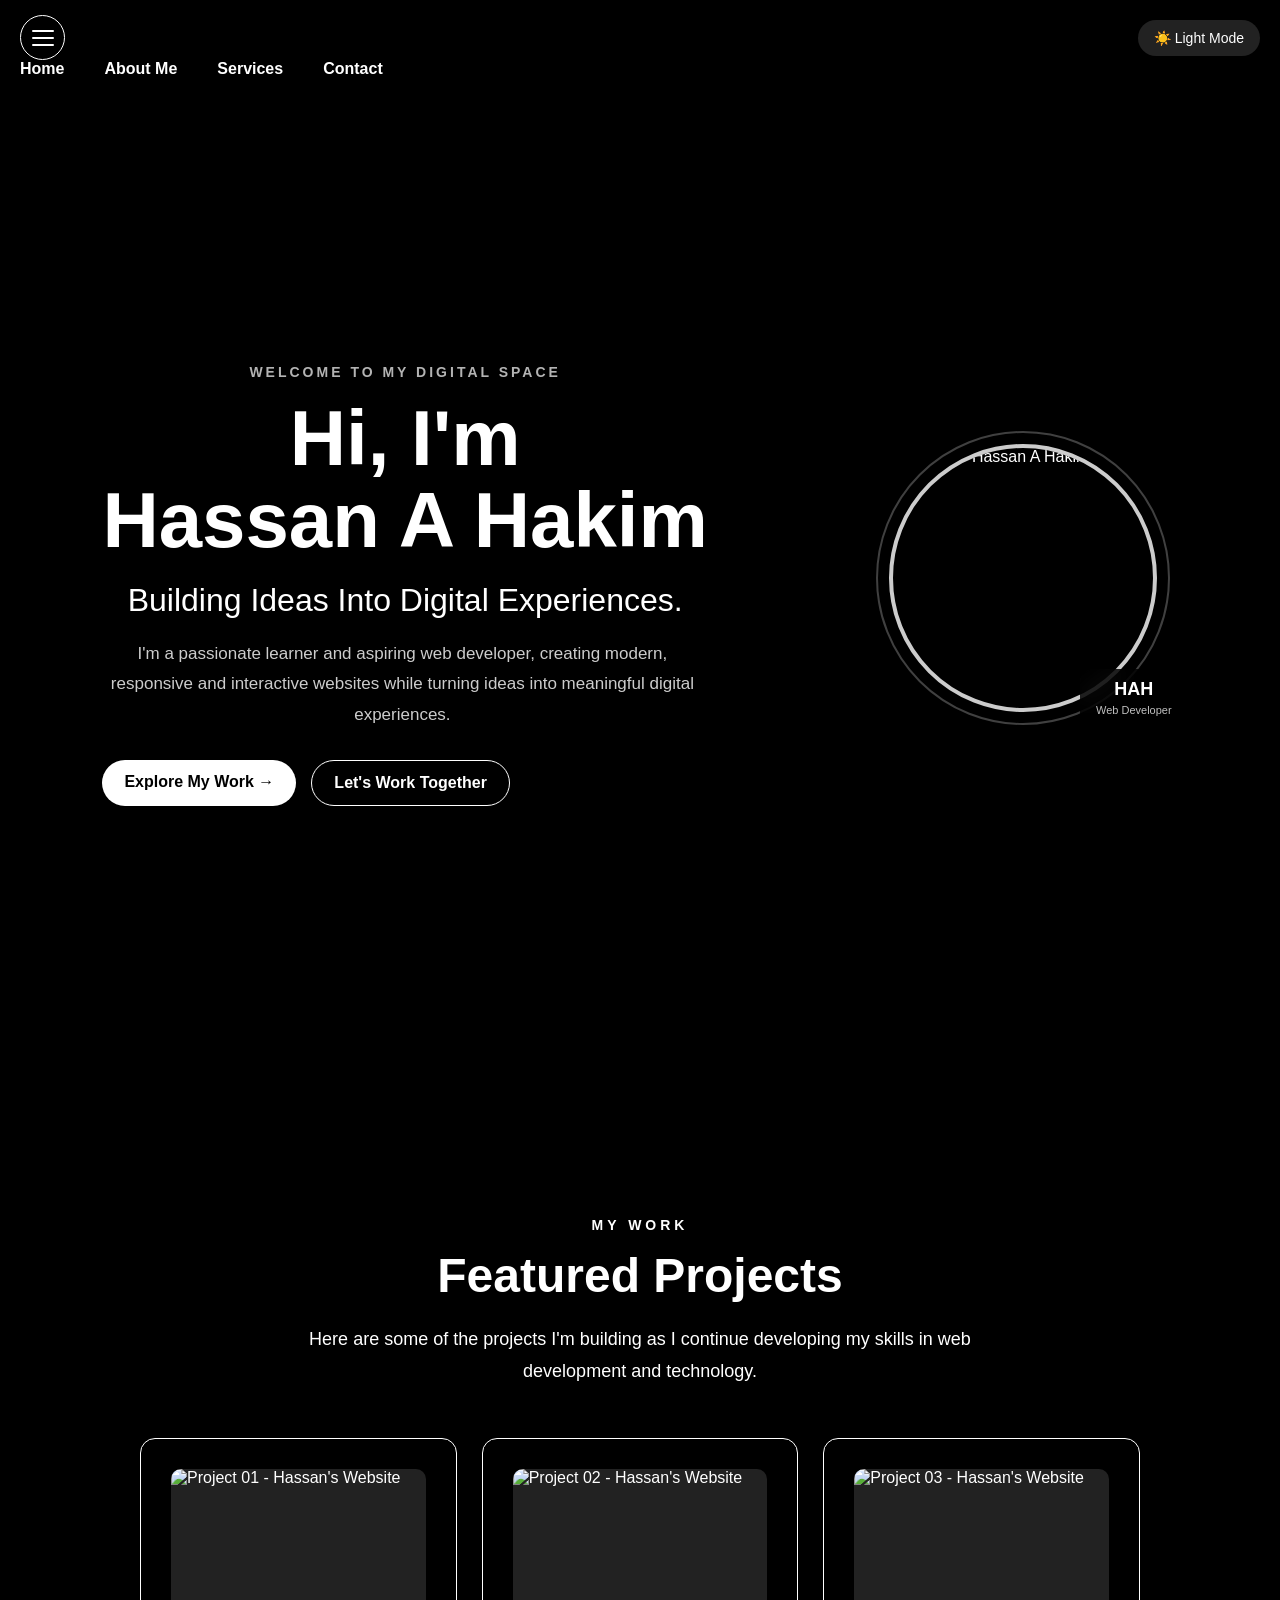
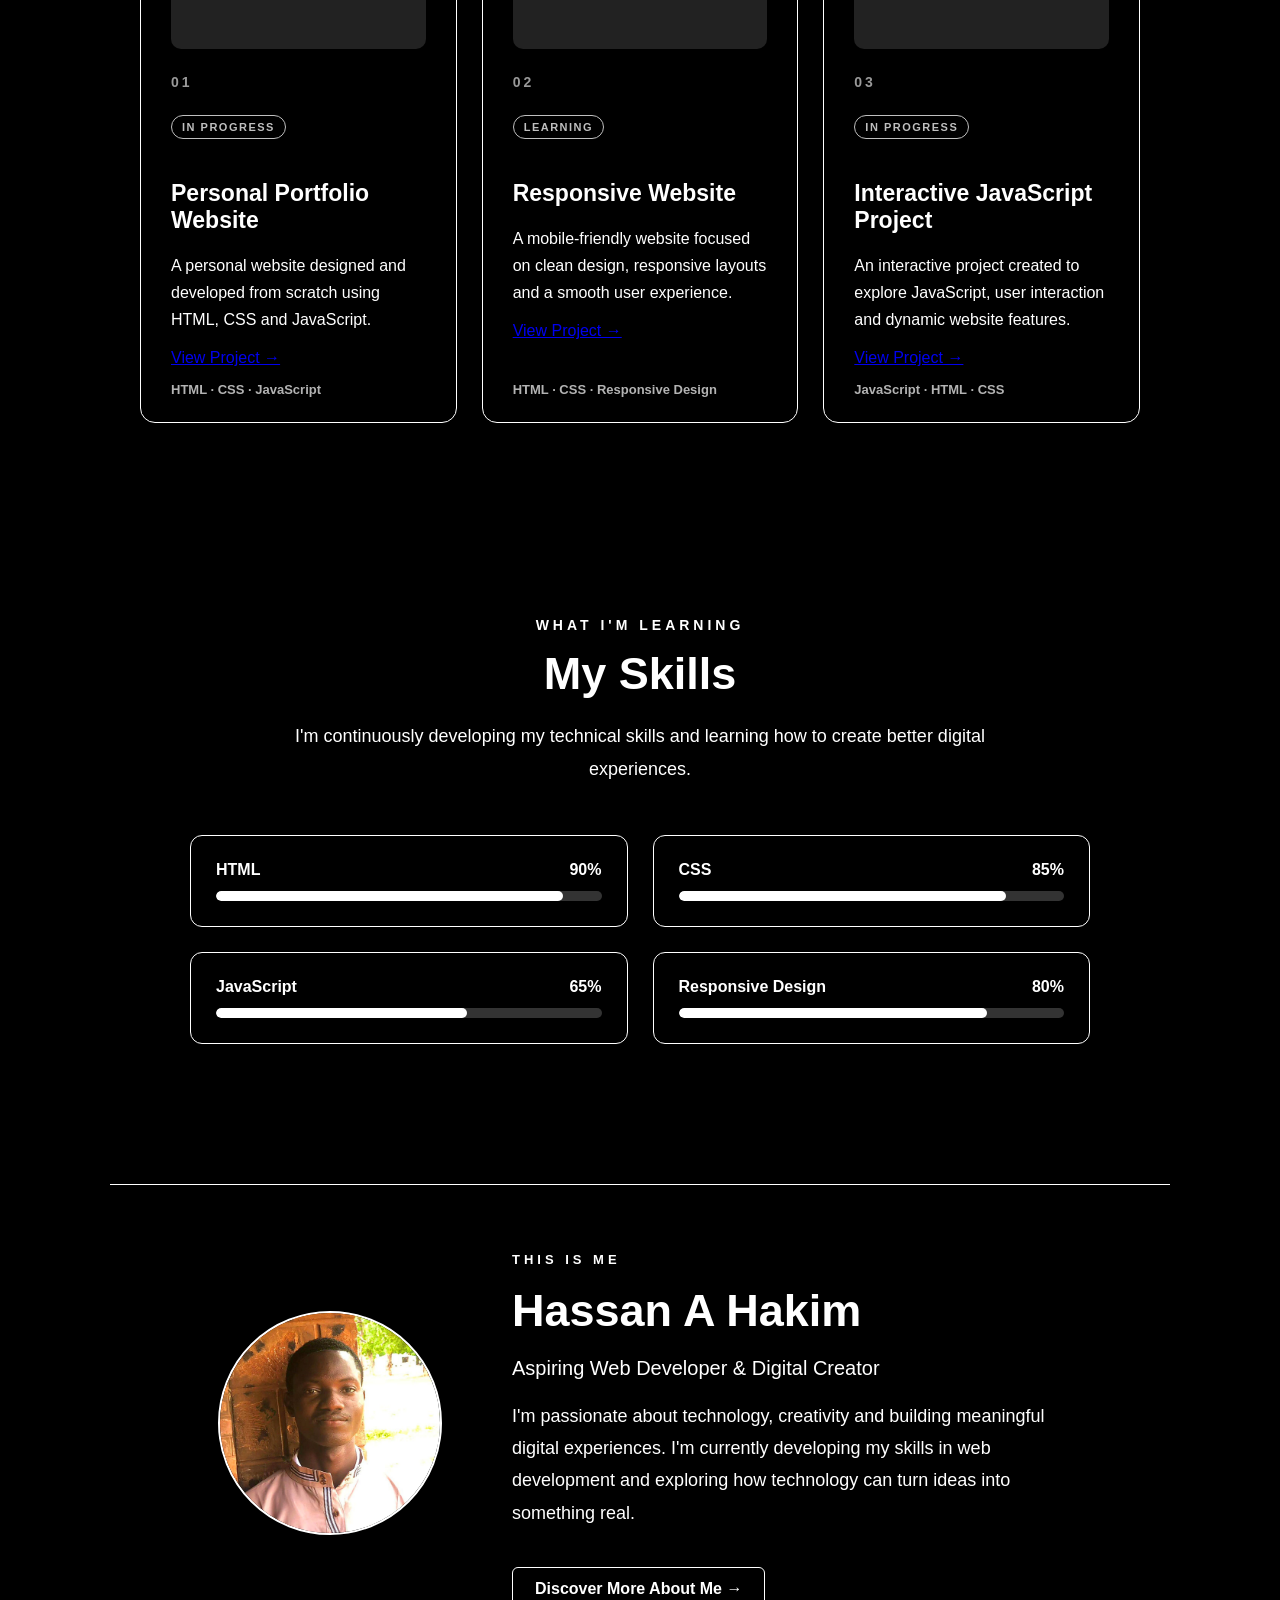
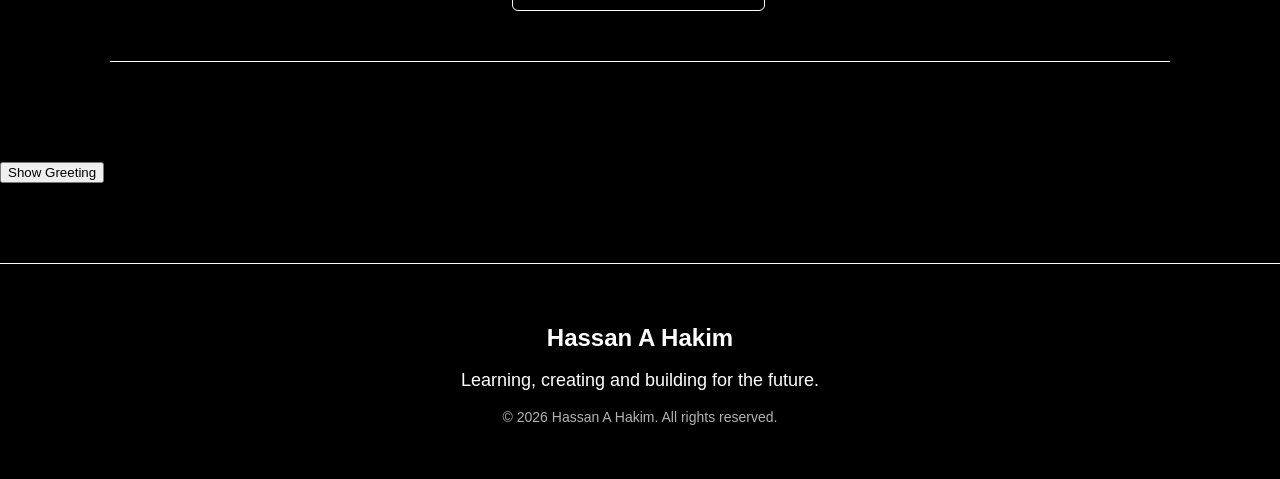
==== commit 72c6d8b1: "Update index.html" ====
--- a/index.html
+++ b/index.html
@@ -318,7 +318,7 @@
 
     <div class="profile-image-container">
       <img
-    src="Imagess/enhanced_photo-6.jpg"
+    src="enhanced_photo-6.jpg"
     alt="Hassan A Hakim"
     class="profile-photo">
 
@@ -372,4 +372,4 @@
 
 </body>
 
-</html>+</html>
--- a/style.css
+++ b/style.css
@@ -2594,43 +2594,201 @@
     }
 
 }
-/* =========================
-   HAH BRAND LOGO
-   ========================= */
-
-.brand-logo {
+/* =================================
+   PROFESSIONAL HERO SECTION
+   ================================= */
+
+.hero {
+    min-height: 90vh;
     display: flex;
     align-items: center;
-    gap: 10px;
+    padding: 80px 8%;
+    position: relative;
+    overflow: hidden;
+}
+
+.hero-content {
+    width: 100%;
+    max-width: 1200px;
+    margin: auto;
+    display: flex;
+    align-items: center;
+    justify-content: space-between;
+    gap: 60px;
+}
+
+.hero-text {
+    max-width: 650px;
+}
+
+.welcome {
+    font-size: 14px;
+    font-weight: 700;
+    letter-spacing: 3px;
+    margin-bottom: 18px;
+    opacity: 0.7;
+}
+
+.hero-text h1 {
+    font-size: clamp(42px, 7vw, 78px);
+    line-height: 1.05;
+    margin: 0;
+}
+
+.hero-text h1 span {
+    display: block;
+}
+
+.hero-text h2 {
+    font-size: clamp(20px, 3vw, 32px);
+    margin: 20px 0;
+    font-weight: 500;
+}
+
+.hero-text .description {
+    max-width: 600px;
+    font-size: 17px;
+    line-height: 1.8;
+    opacity: 0.8;
+}
+
+.hero-buttons {
+    display: flex;
+    flex-wrap: wrap;
+    gap: 15px;
+    margin-top: 30px;
+}
+
+.hero-btn {
+    display: inline-block;
+    padding: 13px 22px;
+    border-radius: 30px;
     text-decoration: none;
-    color: white;
-    font-weight: bold;
-    letter-spacing: 1px;
-}
-
-.brand-logo img {
-    width: 42px;
-    height: 42px;
+    font-weight: 700;
+    transition: all 0.3s ease;
+}
+
+.primary-btn {
+    background: white;
+    color: black;
+}
+
+.secondary-btn {
+    border: 1px solid currentColor;
+    color: inherit;
+}
+
+.hero-btn:hover {
+    transform: translateY(-4px);
+}
+
+.hero-profile {
+    position: relative;
+    width: 310px;
+    height: 310px;
+    flex-shrink: 0;
+    display: flex;
+    align-items: center;
+    justify-content: center;
+}
+
+.hero-profile-image {
+    width: 260px;
+    height: 260px;
     object-fit: cover;
     border-radius: 50%;
-}
-
-.brand-logo span {
-    font-size: 16px;
-}
-
-.light-mode .brand-logo {
-    color: black;
-}
-
-@media (max-width: 600px) {
-
-    .brand-logo span {
-        font-size: 13px;
-    }
-
-    .brand-logo img {
-        width: 36px;
-        height: 36px;
-    }
-}
+    position: relative;
+    z-index: 2;
+    border: 4px solid rgba(255, 255, 255, 0.8);
+}
+
+.profile-glow {
+    position: absolute;
+    width: 290px;
+    height: 290px;
+    border-radius: 50%;
+    border: 2px solid currentColor;
+    opacity: 0.25;
+    animation: profilePulse 3s ease-in-out infinite;
+}
+
+.hero-badge {
+    position: absolute;
+    bottom: 5px;
+    right: -10px;
+    z-index: 3;
+    padding: 10px 16px;
+    border-radius: 14px;
+    background: rgba(0, 0, 0, 0.85);
+    color: white;
+    backdrop-filter: blur(10px);
+    text-align: center;
+}
+
+.hero-badge strong {
+    display: block;
+    font-size: 18px;
+}
+
+.hero-badge span {
+    font-size: 11px;
+    opacity: 0.75;
+}
+
+@keyframes profilePulse {
+
+    0%, 100% {
+        transform: scale(0.95);
+        opacity: 0.2;
+    }
+
+    50% {
+        transform: scale(1.08);
+        opacity: 0.5;
+    }
+
+}
+
+
+/* =================================
+   MOBILE HERO
+   ================================= */
+
+@media (max-width: 768px) {
+
+    .hero {
+        min-height: auto;
+        padding: 70px 6% 60px;
+    }
+
+    .hero-content {
+        flex-direction: column-reverse;
+        text-align: center;
+        gap: 45px;
+    }
+
+    .hero-profile {
+        width: 230px;
+        height: 230px;
+    }
+
+    .hero-profile-image {
+        width: 190px;
+        height: 190px;
+    }
+
+    .profile-glow {
+        width: 215px;
+        height: 215px;
+    }
+
+    .hero-badge {
+        right: -5px;
+        bottom: 0;
+    }
+
+    .hero-buttons {
+        justify-content: center;
+    }
+
+}
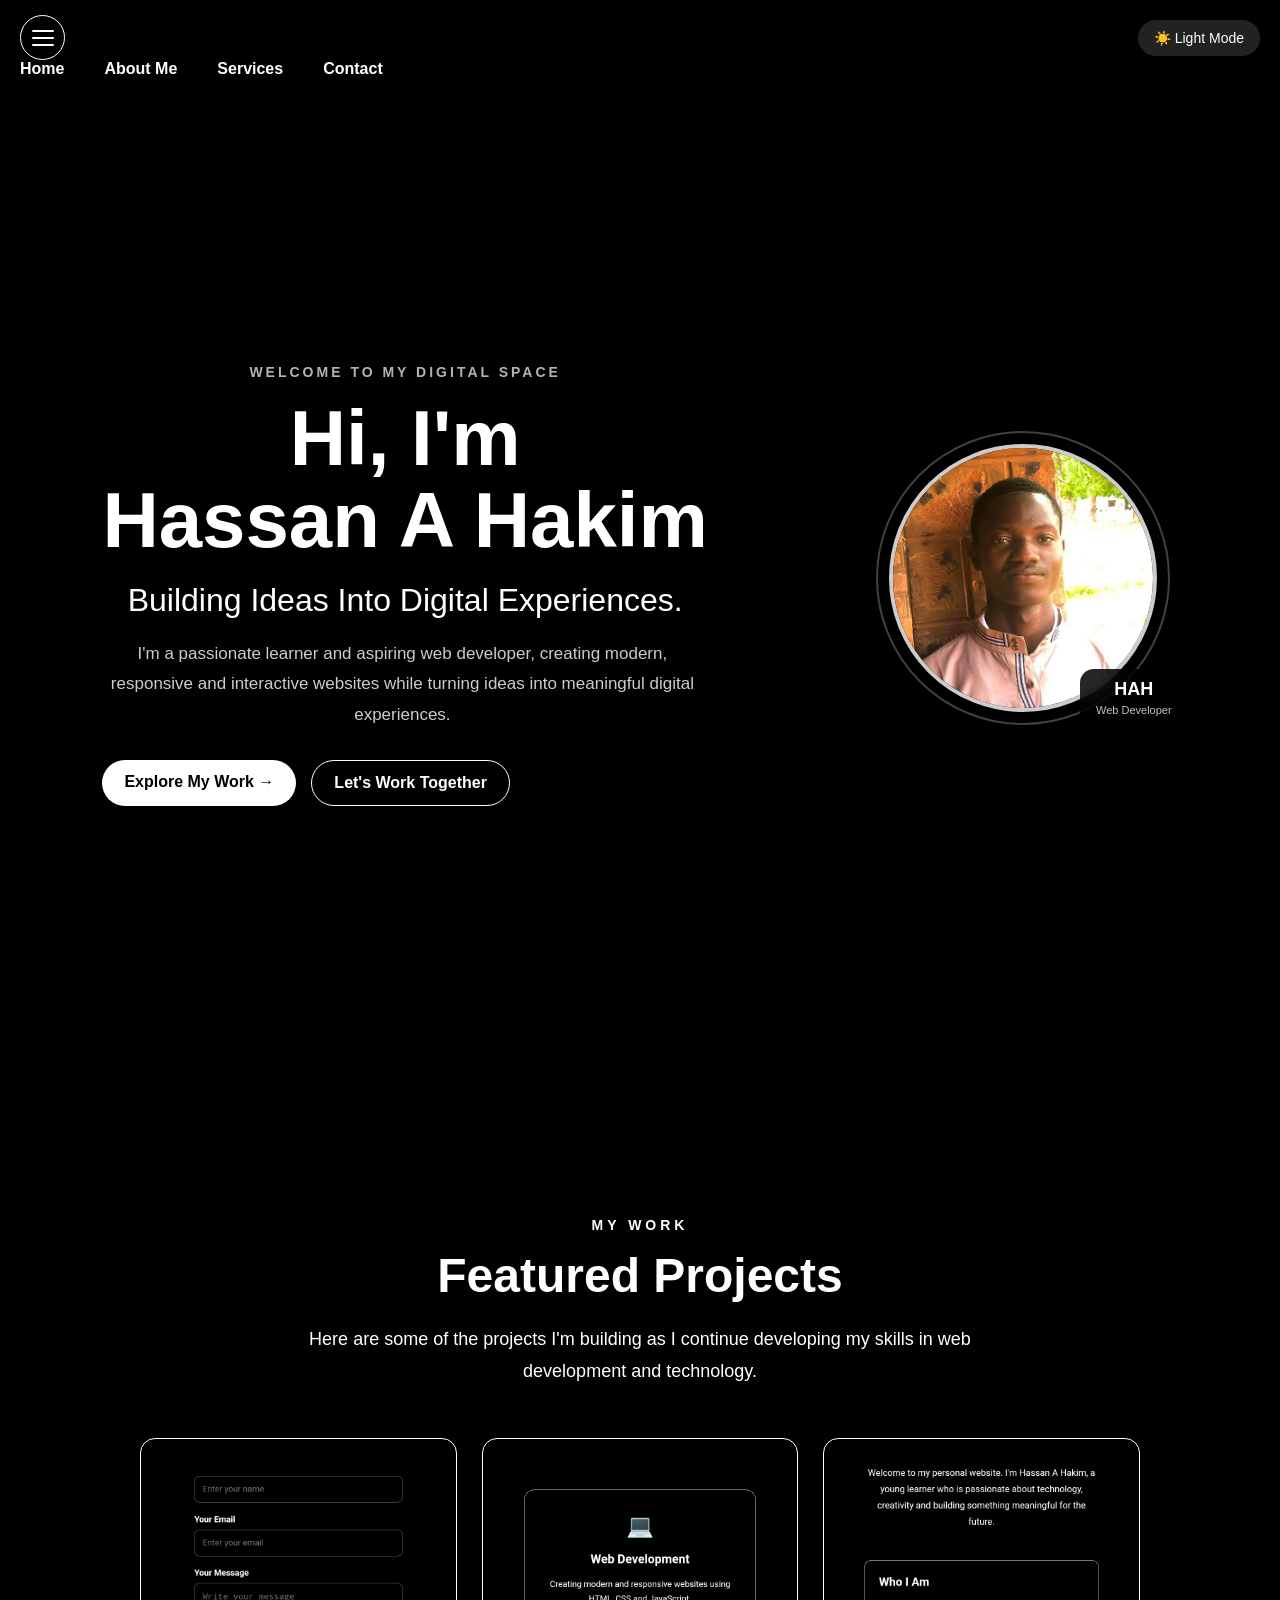
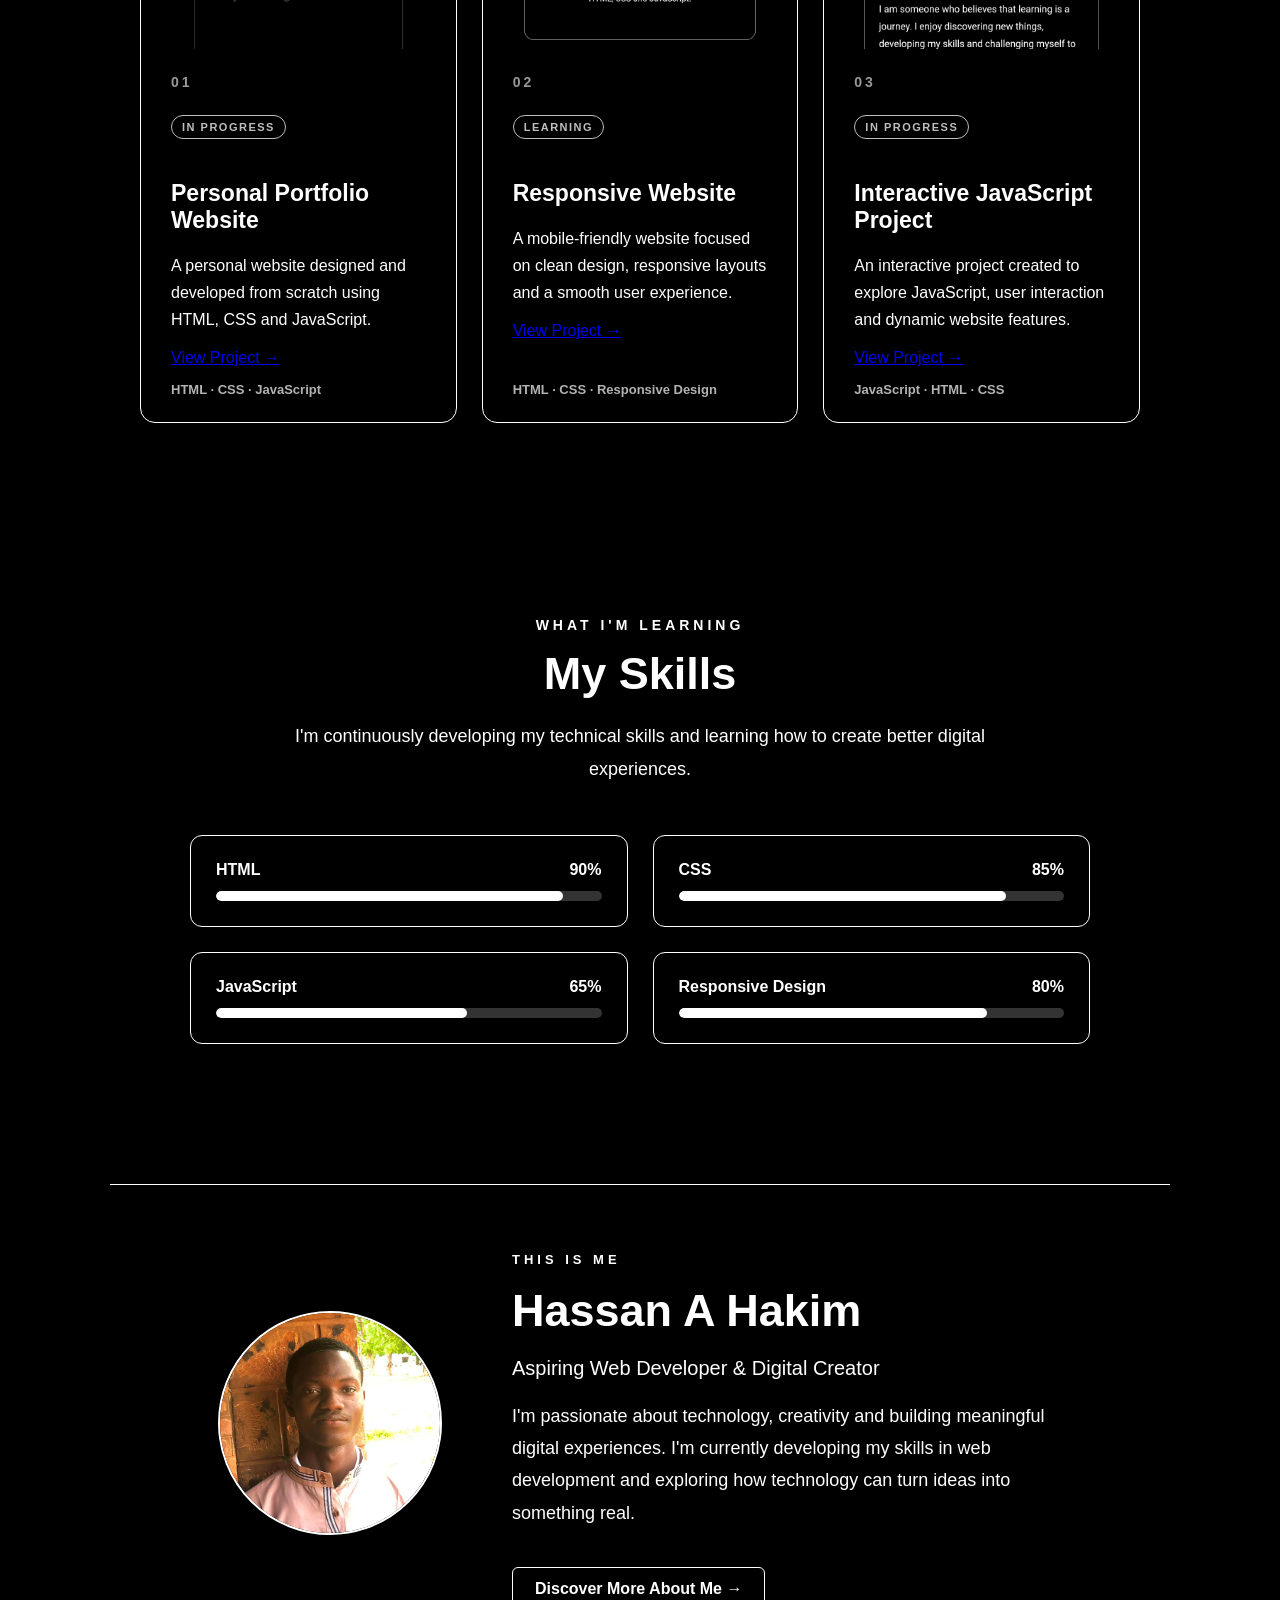
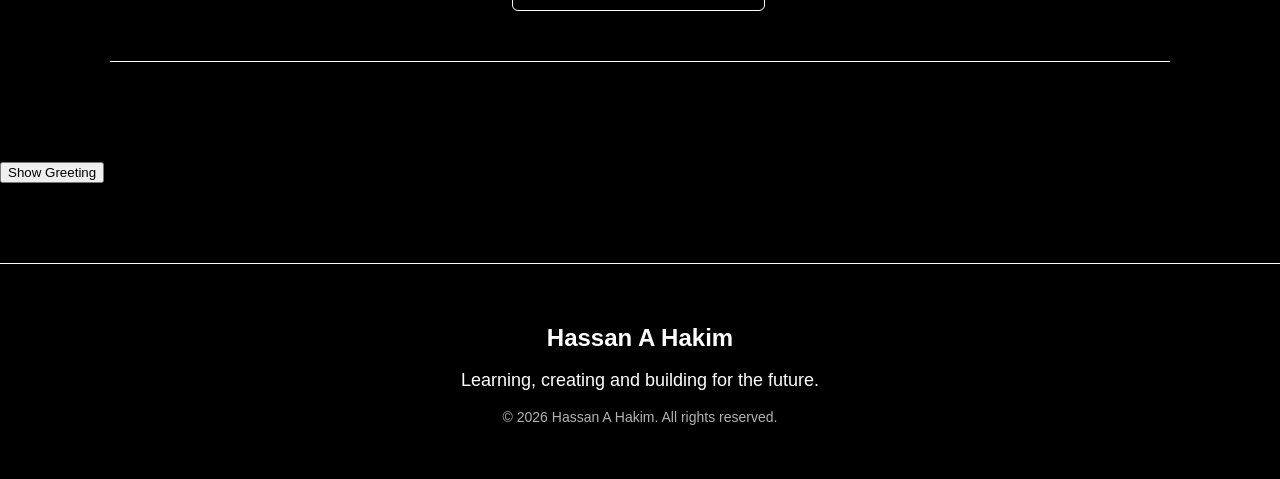
==== commit fe1bbbc8: "Update index.html" ====
--- a/index.html
+++ b/index.html
@@ -69,7 +69,7 @@
             <div class="profile-glow"></div>
 
             <img
-                src="Imagess/enhanced_photo-6.jpg"
+                src="enhanced_photo-6.jpg"
                 alt="Hassan A Hakim"
                 class="hero-profile-image">
 
@@ -108,7 +108,7 @@
             <div class="project-image">
 
                 <img
-                    src="Imagess/screenshot_20260811_220425_Acode.jpg"
+                    src="Screenshot_20260811_220425_Acode.jpg"
                     alt="Project 01 - Hassan's Website">
 
             </div>
@@ -152,7 +152,7 @@
             <div class="project-image">
 
                 <img
-                    src="Imagess/Screenshot_20260811_220406_Acode.jpg"
+                    src="Screenshot_20260811_220406_Acode.jpg"
                     alt="Project 02 - Hassan's Website">
 
             </div>
@@ -196,7 +196,7 @@
             <div class="project-image">
 
                 <img
-                    src="Imagess/Screenshot_20260811_220350_Acode.jpg"
+                    src="Screenshot_20260811_220350_Acode.jpg"
                     alt="Project 03 - Hassan's Website">
 
             </div>
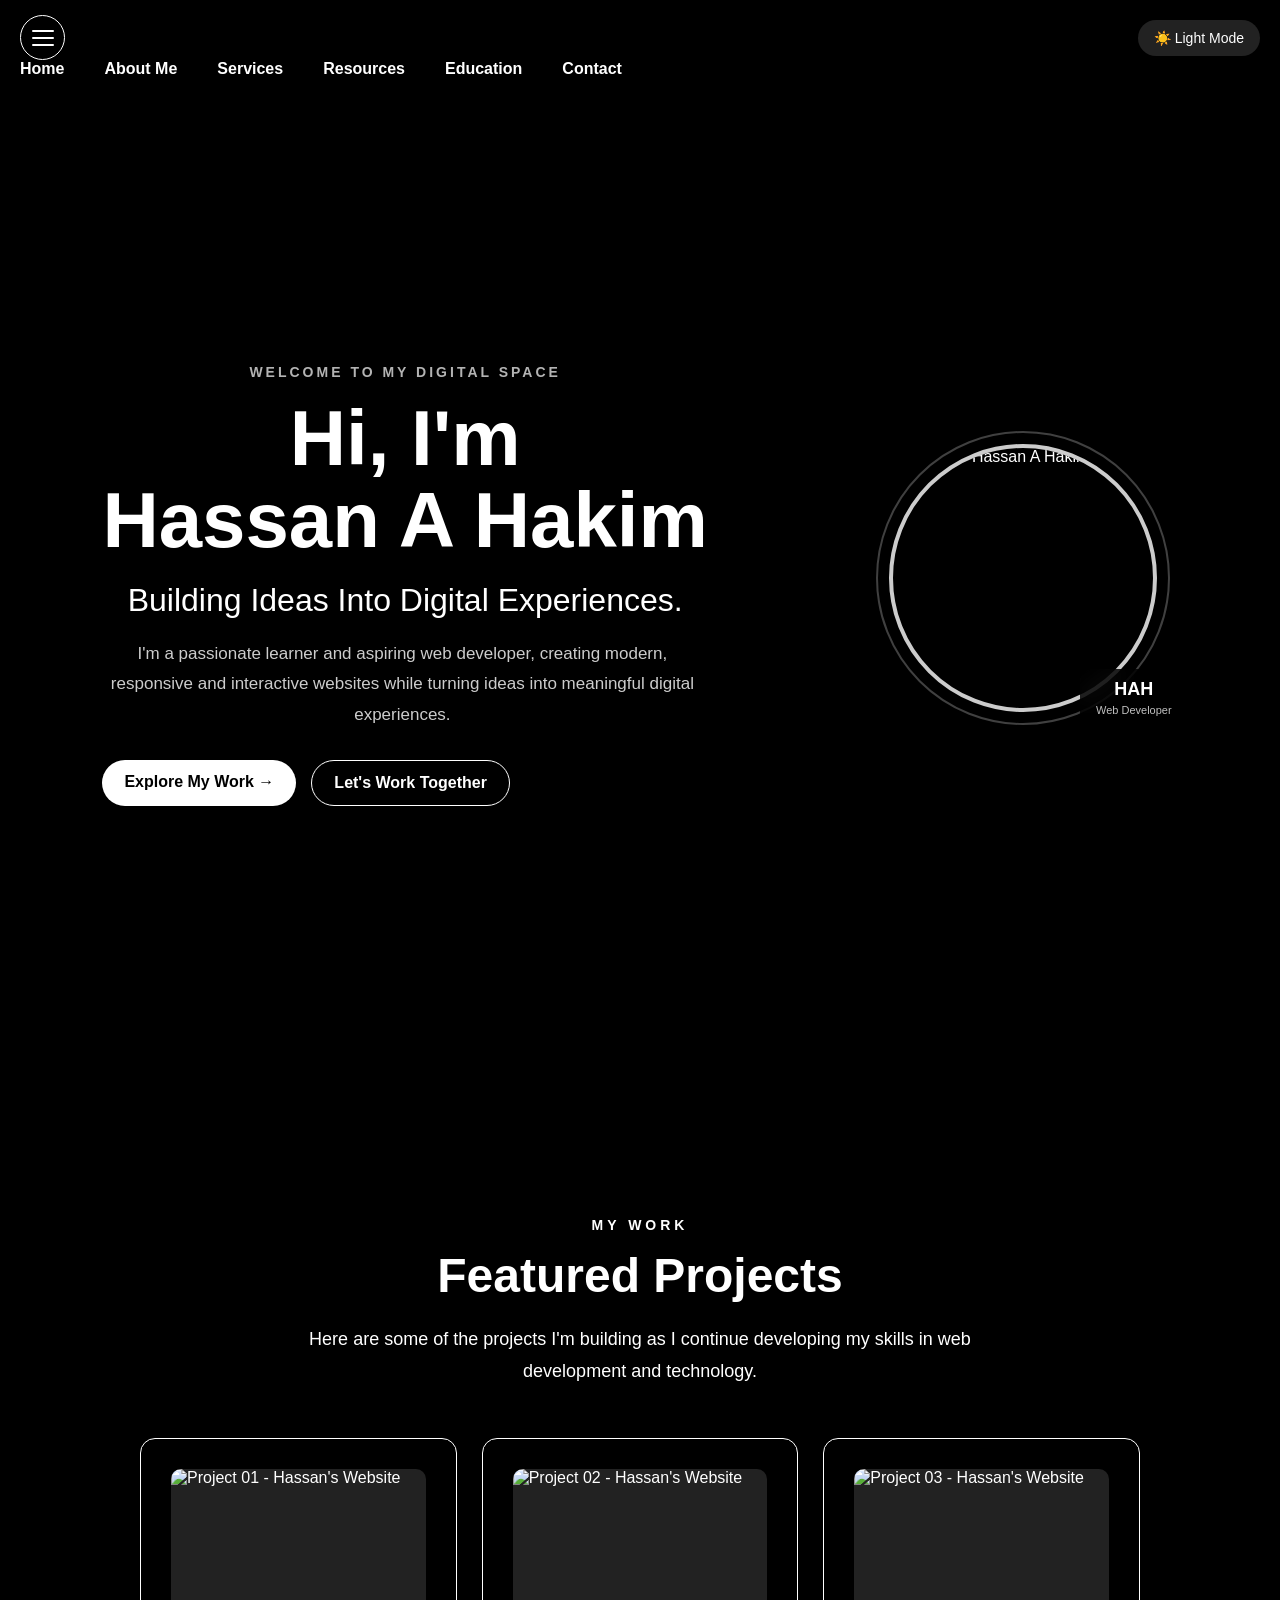
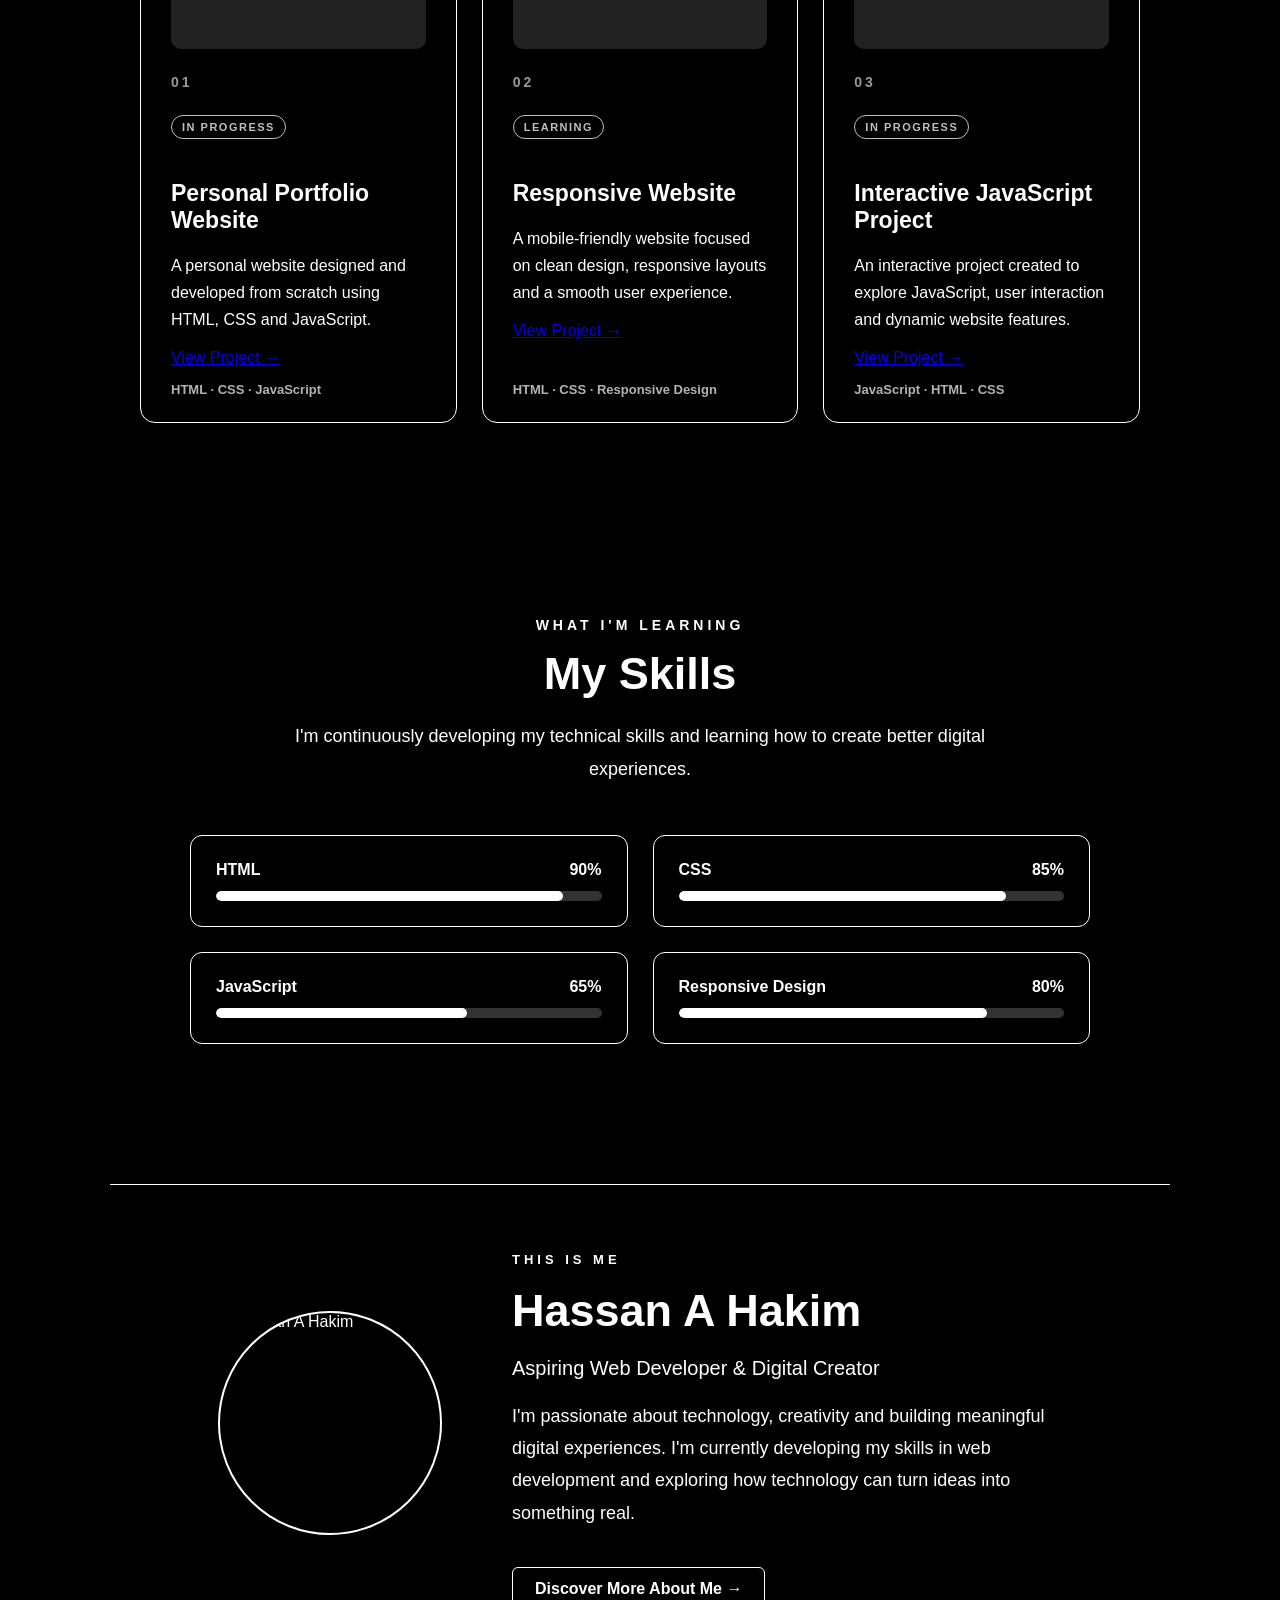
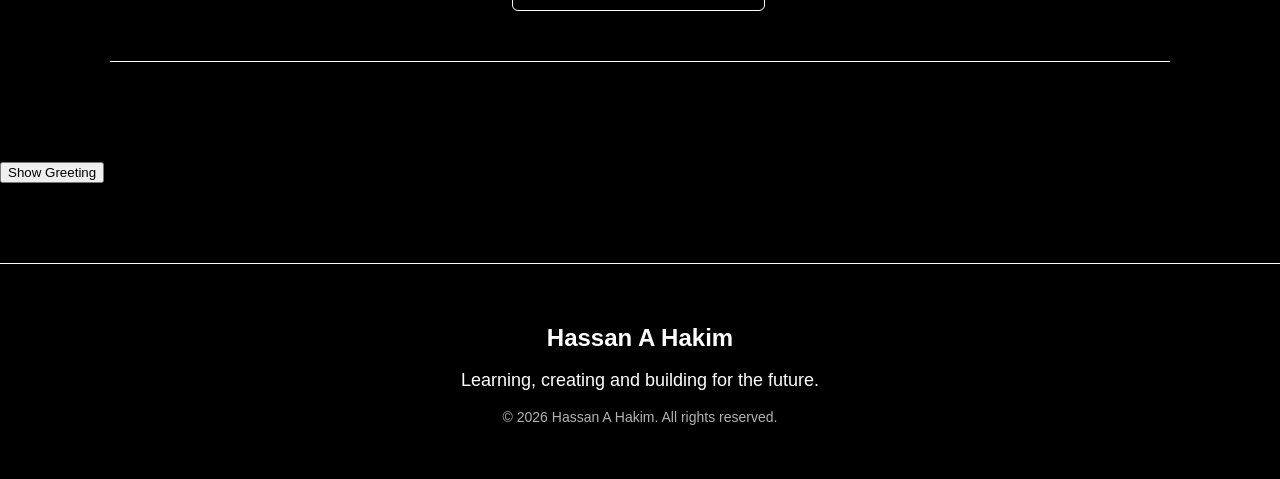
==== commit 455e1a72: "Add files via upload" ====
--- a/index.html
+++ b/index.html
@@ -19,12 +19,19 @@
 
     <div id="navLinks" class="nav-links">
 
-        <a href="index.html">Home</a>
-        <a href="about.html">About Me</a>
-        <a href="services.html">Services</a>
-        <a href="contact.html">Contact</a>
-
-    </div>
+    <a href="index.html">Home</a>
+
+    <a href="about.html">About Me</a>
+
+    <a href="services.html">Services</a>
+
+    <a href="resources.html">Resources</a>
+
+    <a href="education.html">Education</a>
+
+    <a href="contact.html">Contact</a>
+
+</div>
 
 </nav>
 <!-- HERO SECTION -->
@@ -69,7 +76,7 @@
             <div class="profile-glow"></div>
 
             <img
-                src="enhanced_photo-6.jpg"
+                src="Imagess/enhanced_photo-6.jpg"
                 alt="Hassan A Hakim"
                 class="hero-profile-image">
 
@@ -108,7 +115,7 @@
             <div class="project-image">
 
                 <img
-                    src="Screenshot_20260811_220425_Acode.jpg"
+                    src="Imagess/screenshot_20260811_220425_Acode.jpg"
                     alt="Project 01 - Hassan's Website">
 
             </div>
@@ -152,7 +159,7 @@
             <div class="project-image">
 
                 <img
-                    src="Screenshot_20260811_220406_Acode.jpg"
+                    src="Imagess/Screenshot_20260811_220406_Acode.jpg"
                     alt="Project 02 - Hassan's Website">
 
             </div>
@@ -196,7 +203,7 @@
             <div class="project-image">
 
                 <img
-                    src="Screenshot_20260811_220350_Acode.jpg"
+                    src="Imagess/Screenshot_20260811_220350_Acode.jpg"
                     alt="Project 03 - Hassan's Website">
 
             </div>
@@ -318,7 +325,7 @@
 
     <div class="profile-image-container">
       <img
-    src="enhanced_photo-6.jpg"
+    src="Imagess/enhanced_photo-6.jpg"
     alt="Hassan A Hakim"
     class="profile-photo">
 
@@ -372,4 +379,4 @@
 
 </body>
 
-</html>
+</html>
--- a/style.css
+++ b/style.css
@@ -2791,4 +2791,4177 @@
         justify-content: center;
     }
 
+}
+/* =========================================
+   PROFESSIONAL SERVICES PAGE
+   ========================================= */
+
+.services-page {
+    padding: 90px 7% 60px;
+}
+
+.services-hero {
+    max-width: 900px;
+    margin: 0 auto 100px;
+    text-align: center;
+}
+
+.services-hero h1 {
+    font-size: clamp(42px, 7vw, 75px);
+    line-height: 1.05;
+    margin: 15px 0 25px;
+}
+
+.services-hero h1 span {
+    display: block;
+}
+
+.services-hero .services-intro {
+    max-width: 680px;
+    margin: auto;
+    font-size: 18px;
+    line-height: 1.8;
+    opacity: 0.75;
+}
+
+.professional-services {
+    max-width: 1200px;
+    margin: auto;
+}
+
+.service-heading {
+    max-width: 650px;
+    margin-bottom: 50px;
+}
+
+.service-heading h2 {
+    font-size: clamp(32px, 5vw, 55px);
+    margin: 10px 0 15px;
+}
+
+.service-heading p:last-child {
+    line-height: 1.8;
+    opacity: 0.75;
+}
+
+.service-number {
+    font-size: 13px;
+    font-weight: bold;
+    letter-spacing: 2px;
+    opacity: 0.5;
+}
+
+.service-tech {
+    margin-top: 20px;
+    font-size: 13px;
+    font-weight: bold;
+    letter-spacing: 1px;
+    opacity: 0.6;
+}
+
+.service-card {
+    position: relative;
+    transition: transform 0.35s ease, box-shadow 0.35s ease;
+}
+
+.service-card:hover {
+    transform: translateY(-8px);
+}
+
+.service-card h2 {
+    margin-top: 15px;
+}
+
+.service-card p {
+    line-height: 1.8;
+}
+
+
+/* =========================================
+   SERVICE CALL TO ACTION
+   ========================================= */
+
+.service-cta {
+    max-width: 900px;
+    margin: 120px auto 40px;
+    padding: 70px 30px;
+    text-align: center;
+    border-radius: 25px;
+    border: 1px solid currentColor;
+}
+
+.service-cta h2 {
+    font-size: clamp(32px, 5vw, 55px);
+    margin: 15px 0;
+}
+
+.service-cta p:not(.services-tag) {
+    max-width: 600px;
+    margin: 0 auto 30px;
+    line-height: 1.8;
+    opacity: 0.75;
+}
+
+.service-cta-button {
+    display: inline-block;
+    padding: 14px 25px;
+    border-radius: 30px;
+    text-decoration: none;
+    font-weight: bold;
+    background: white;
+    color: black;
+    transition: transform 0.3s ease;
+}
+
+.service-cta-button:hover {
+    transform: translateY(-4px);
+}
+
+
+/* =========================================
+   MOBILE SERVICES
+   ========================================= */
+
+@media (max-width: 768px) {
+
+    .services-page {
+        padding: 70px 6% 40px;
+    }
+
+    .services-hero {
+        margin-bottom: 70px;
+    }
+
+    .services-hero h1 {
+        font-size: 43px;
+    }
+
+    .services-hero .services-intro {
+        font-size: 16px;
+    }
+
+    .service-cta {
+        margin-top: 80px;
+        padding: 55px 20px;
+    }
+
+}
+/* =========================================
+   PROFESSIONAL CONTACT PAGE
+   ========================================= */
+
+.contact-page {
+    padding: 80px 7% 60px;
+}
+
+.contact-hero {
+    max-width: 850px;
+    margin: 0 auto 90px;
+    text-align: center;
+}
+
+.contact-tag,
+.form-label {
+    font-size: 13px;
+    font-weight: 700;
+    letter-spacing: 3px;
+    opacity: 0.65;
+}
+
+.contact-hero h1 {
+    font-size: clamp(42px, 7vw, 75px);
+    line-height: 1.05;
+    margin: 15px 0 25px;
+}
+
+.contact-hero h1 span {
+    display: block;
+}
+
+.contact-hero > p:last-child {
+    max-width: 680px;
+    margin: auto;
+    font-size: 18px;
+    line-height: 1.8;
+    opacity: 0.75;
+}
+
+
+/* CONTACT CONTAINER */
+
+.contact-container {
+    max-width: 1150px;
+    margin: auto;
+    display: grid;
+    grid-template-columns: 0.85fr 1.15fr;
+    gap: 70px;
+    align-items: start;
+}
+
+
+/* CONTACT INFORMATION */
+
+.contact-info h2 {
+    font-size: clamp(32px, 5vw, 52px);
+    margin: 15px 0;
+}
+
+.contact-info > p {
+    line-height: 1.8;
+    opacity: 0.75;
+}
+
+.contact-points {
+    margin-top: 40px;
+}
+
+.contact-point {
+    display: flex;
+    gap: 15px;
+    align-items: flex-start;
+    margin-bottom: 25px;
+}
+
+.contact-icon {
+    font-size: 25px;
+}
+
+.contact-point strong {
+    font-size: 17px;
+}
+
+.contact-point p {
+    margin: 5px 0 0;
+    line-height: 1.5;
+    opacity: 0.65;
+}
+
+
+/* FORM */
+
+.contact-form-box {
+    padding: 35px;
+    border: 1px solid currentColor;
+    border-radius: 22px;
+}
+
+.contact-form-box h2 {
+    font-size: 30px;
+    margin: 10px 0;
+}
+
+.form-intro {
+    opacity: 0.65;
+    line-height: 1.6;
+    margin-bottom: 30px;
+}
+
+.form-group {
+    margin-bottom: 20px;
+}
+
+.form-group label {
+    display: block;
+    margin-bottom: 8px;
+    font-weight: 700;
+}
+
+.form-group input,
+.form-group textarea,
+.form-group select {
+    width: 100%;
+    box-sizing: border-box;
+    padding: 14px;
+    border-radius: 10px;
+    border: 1px solid #888;
+    background: transparent;
+    color: inherit;
+    font-size: 16px;
+    font-family: inherit;
+    outline: none;
+}
+
+.form-group textarea {
+    resize: vertical;
+}
+
+.form-group input:focus,
+.form-group textarea:focus,
+.form-group select:focus {
+    border-width: 2px;
+}
+
+.contact-submit {
+    width: 100%;
+    padding: 15px;
+    border: none;
+    border-radius: 30px;
+    background: white;
+    color: black;
+    font-size: 16px;
+    font-weight: 700;
+    cursor: pointer;
+    transition: transform 0.3s ease;
+}
+
+.contact-submit:hover {
+    transform: translateY(-3px);
+}
+
+#formMessage {
+    margin-top: 18px;
+    font-weight: 700;
+    line-height: 1.5;
+}
+
+
+/* CTA */
+
+.contact-cta {
+    max-width: 850px;
+    margin: 120px auto 40px;
+    padding: 70px 25px;
+    text-align: center;
+    border: 1px solid currentColor;
+    border-radius: 25px;
+}
+
+.contact-cta h2 {
+    font-size: clamp(32px, 5vw, 55px);
+    margin: 15px 0;
+}
+
+.contact-cta p:last-child {
+    max-width: 600px;
+    margin: auto;
+    line-height: 1.8;
+    opacity: 0.7;
+}
+
+
+/* MOBILE */
+
+@media (max-width: 800px) {
+
+    .contact-page {
+        padding: 65px 6% 40px;
+    }
+
+    .contact-container {
+        grid-template-columns: 1fr;
+        gap: 50px;
+    }
+
+    .contact-form-box {
+        padding: 25px 20px;
+    }
+
+    .contact-hero {
+        margin-bottom: 65px;
+    }
+
+    .contact-hero h1 {
+        font-size: 43px;
+    }
+
+    .contact-hero > p:last-child {
+        font-size: 16px;
+    }
+
+    .contact-cta {
+        margin-top: 80px;
+        padding: 55px 20px;
+    }
+
+}/* ========================================
+   PREMIUM WHATSAPP BUTTON
+======================================== */
+
+.whatsapp-button {
+    position: relative;
+    display: inline-flex;
+    align-items: center;
+    justify-content: center;
+    gap: 10px;
+
+    margin-top: 18px;
+    padding: 15px 26px;
+
+    color: #25D366;
+    background: rgba(37, 211, 102, 0.08);
+
+    border: 1px solid rgba(37, 211, 102, 0.45);
+    border-radius: 14px;
+
+    text-decoration: none;
+    font-size: 16px;
+    font-weight: 700;
+    letter-spacing: 0.2px;
+
+    box-shadow:
+        0 8px 25px rgba(37, 211, 102, 0.12);
+
+    overflow: hidden;
+
+    transition:
+        transform 0.3s ease,
+        box-shadow 0.3s ease,
+        background 0.3s ease,
+        color 0.3s ease;
+}
+
+
+/* Shine effect */
+
+.whatsapp-button::before {
+    content: "";
+
+    position: absolute;
+
+    top: 0;
+    left: -100%;
+
+    width: 60%;
+    height: 100%;
+
+    background: linear-gradient(
+        90deg,
+        transparent,
+        rgba(255, 255, 255, 0.18),
+        transparent
+    );
+
+    transform: skewX(-20deg);
+
+    transition: left 0.6s ease;
+}
+
+
+/* Hover */
+
+.whatsapp-button:hover {
+
+    transform: translateY(-4px);
+
+    color: white;
+
+    background: #25D366;
+
+    border-color: #25D366;
+
+    box-shadow:
+        0 12px 30px rgba(37, 211, 102, 0.30);
+}
+
+
+/* Shine animation */
+
+.whatsapp-button:hover::before {
+    left: 140%;
+}
+
+
+/* Press */
+
+.whatsapp-button:active {
+    transform: translateY(-1px);
+}
+
+
+/* Mobile */
+
+@media (max-width: 600px) {
+
+    .whatsapp-button {
+        width: 100%;
+        box-sizing: border-box;
+
+        padding: 15px 20px;
+
+        font-size: 15px;
+    }
+
+}
+/* ========================================
+   ABOUT PAGE — PERSONAL BRAND
+======================================== */
+
+.about-page {
+    max-width: 1100px;
+    margin: 0 auto;
+    padding: 90px 6% 60px;
+}
+
+
+/* ABOUT HERO */
+
+.about-hero {
+    max-width: 900px;
+    margin: 0 auto 80px;
+    text-align: center;
+}
+
+.about-tag,
+.about-small-tag {
+    font-size: 13px;
+    font-weight: 800;
+    letter-spacing: 3px;
+    opacity: 0.65;
+}
+
+.about-hero h1 {
+    font-size: clamp(42px, 7vw, 76px);
+    line-height: 1.05;
+    margin: 20px 0 25px;
+}
+
+.about-hero h1 span {
+    display: block;
+    opacity: 0.55;
+}
+
+.about-intro {
+    max-width: 760px;
+    margin: auto;
+    font-size: 19px;
+    line-height: 1.8;
+    opacity: 0.75;
+}
+
+
+/* ABOUT CONTENT */
+
+.about-content {
+    display: grid;
+    grid-template-columns: repeat(2, 1fr);
+    gap: 25px;
+}
+
+
+/* CARDS */
+
+.about-card {
+    padding: 35px;
+    border: 1px solid currentColor;
+    border-radius: 22px;
+
+    background: rgba(128, 128, 128, 0.04);
+
+    transition:
+        transform 0.3s ease,
+        box-shadow 0.3s ease;
+}
+
+.about-card:hover {
+    transform: translateY(-6px);
+
+    box-shadow:
+        0 15px 40px rgba(0, 0, 0, 0.12);
+}
+
+.about-card h2 {
+    font-size: clamp(25px, 4vw, 36px);
+    line-height: 1.15;
+    margin: 12px 0 18px;
+}
+
+.about-card p {
+    line-height: 1.8;
+    opacity: 0.75;
+}
+
+
+/* SKILLS */
+
+.about-skills {
+    display: flex;
+    flex-wrap: wrap;
+    gap: 10px;
+    margin-top: 25px;
+}
+
+.about-skills span {
+    padding: 8px 14px;
+
+    border: 1px solid currentColor;
+    border-radius: 50px;
+
+    font-size: 13px;
+    font-weight: 700;
+
+    opacity: 0.8;
+}
+
+
+/* BUTTON */
+
+.about-button {
+    display: inline-flex;
+    align-items: center;
+    justify-content: center;
+
+    margin-top: 20px;
+    padding: 13px 22px;
+
+    border: 1px solid currentColor;
+    border-radius: 12px;
+
+    text-decoration: none;
+
+    font-weight: 700;
+
+    transition:
+        transform 0.3s ease,
+        background 0.3s ease,
+        color 0.3s ease;
+}
+
+.about-button:hover {
+    transform: translateY(-3px);
+
+    background: currentColor;
+    color: var(--background-color, #000);
+}
+
+
+/* VISION */
+
+.vision-card {
+    position: relative;
+}
+
+.vision-quote {
+    margin-top: 25px;
+
+    font-size: 20px !important;
+    font-weight: 800;
+
+    opacity: 1 !important;
+}
+
+
+/* CALL TO ACTION */
+
+.about-cta {
+    max-width: 850px;
+
+    margin: 100px auto 30px;
+    padding: 65px 25px;
+
+    text-align: center;
+
+    border: 1px solid currentColor;
+    border-radius: 25px;
+}
+
+.about-cta h2 {
+    font-size: clamp(35px, 6vw, 58px);
+    margin: 15px 0;
+}
+
+.about-cta > p:not(.about-small-tag) {
+    max-width: 600px;
+    margin: auto;
+
+    line-height: 1.8;
+    opacity: 0.7;
+}
+
+
+/* MOBILE */
+
+@media (max-width: 800px) {
+
+    .about-page {
+        padding: 65px 6% 40px;
+    }
+
+    .about-hero {
+        margin-bottom: 60px;
+    }
+
+    .about-hero h1 {
+        font-size: 45px;
+    }
+
+    .about-intro {
+        font-size: 16px;
+    }
+
+    .about-content {
+        grid-template-columns: 1fr;
+    }
+
+    .about-card {
+        padding: 27px 22px;
+    }
+
+    .about-cta {
+        margin-top: 75px;
+        padding: 55px 20px;
+    }
+
+}
+/* ========================================
+   COMING SOON SERVICE
+======================================== */
+
+.service-status {
+    display: inline-block;
+
+    margin: 10px 0 8px;
+
+    padding: 6px 12px;
+
+    border: 1px solid currentColor;
+    border-radius: 50px;
+
+    font-size: 11px;
+    font-weight: 800;
+
+    letter-spacing: 1.5px;
+
+    opacity: 0.7;
+}
+/* ========================================
+   HAH RESOURCES PAGE
+======================================== */
+
+.resources-page {
+    padding: 80px 6% 60px;
+}
+
+
+/* ========================================
+   RESOURCES HERO
+======================================== */
+
+.resources-hero {
+    max-width: 900px;
+    margin: 0 auto 110px;
+    text-align: center;
+}
+
+.resources-tag {
+    font-size: 13px;
+    font-weight: 800;
+    letter-spacing: 3px;
+    opacity: 0.65;
+    margin-bottom: 18px;
+}
+
+.resources-hero h1 {
+    font-size: clamp(42px, 7vw, 75px);
+    line-height: 1.05;
+    margin: 0 0 25px;
+}
+
+.resources-hero h1 span {
+    display: block;
+}
+
+.resources-intro {
+    max-width: 700px;
+    margin: auto;
+    font-size: 18px;
+    line-height: 1.8;
+    opacity: 0.7;
+}
+
+
+/* ========================================
+   RESOURCE HEADING
+======================================== */
+
+.resource-heading {
+    max-width: 750px;
+    margin: 0 auto 60px;
+    text-align: center;
+}
+
+.resource-heading h2 {
+    font-size: clamp(32px, 5vw, 55px);
+    margin: 10px 0 20px;
+}
+
+.resource-heading > p:last-child {
+    font-size: 17px;
+    line-height: 1.8;
+    opacity: 0.7;
+}
+
+
+/* ========================================
+   RESOURCE CARDS
+======================================== */
+
+.resources-container {
+    max-width: 1150px;
+    margin: auto;
+
+    display: grid;
+    grid-template-columns: repeat(3, 1fr);
+
+    gap: 25px;
+}
+
+.resource-card {
+    padding: 35px 28px;
+
+    border: 1px solid currentColor;
+    border-radius: 22px;
+
+    position: relative;
+
+    transition:
+        transform 0.3s ease,
+        box-shadow 0.3s ease;
+}
+
+.resource-card:hover {
+    transform: translateY(-8px);
+
+    box-shadow:
+        0 18px 40px rgba(0, 0, 0, 0.15);
+}
+
+.resource-number {
+    font-size: 12px;
+    font-weight: 800;
+    letter-spacing: 2px;
+    opacity: 0.5;
+}
+
+.resource-icon {
+    font-size: 45px;
+    margin: 25px 0 15px;
+}
+
+.resource-status {
+    display: inline-block;
+
+    padding: 6px 12px;
+
+    border: 1px solid currentColor;
+    border-radius: 50px;
+
+    font-size: 10px;
+    font-weight: 800;
+
+    letter-spacing: 1.5px;
+
+    opacity: 0.6;
+
+    margin-bottom: 15px;
+}
+
+.resource-card h2 {
+    font-size: 28px;
+    margin: 8px 0 15px;
+}
+
+.resource-card > p {
+    line-height: 1.7;
+    opacity: 0.7;
+}
+
+
+/* ========================================
+   RESOURCE LIST
+======================================== */
+
+.resource-list {
+    display: flex;
+    flex-wrap: wrap;
+
+    gap: 8px;
+
+    margin: 25px 0;
+}
+
+.resource-list span {
+    padding: 7px 11px;
+
+    border: 1px solid currentColor;
+    border-radius: 50px;
+
+    font-size: 11px;
+
+    opacity: 0.65;
+}
+
+
+/* ========================================
+   RESOURCE BUTTON
+======================================== */
+
+.resource-button {
+    display: inline-block;
+
+    margin-top: 10px;
+
+    text-decoration: none;
+
+    font-weight: 700;
+
+    color: inherit;
+
+    transition: opacity 0.3s ease;
+}
+
+.resource-button:hover {
+    opacity: 0.6;
+}
+
+
+/* ========================================
+   VISION SECTION
+======================================== */
+
+.resources-vision {
+    max-width: 1000px;
+
+    margin: 120px auto 0;
+
+    padding: 70px 35px;
+
+    text-align: center;
+
+    border: 1px solid currentColor;
+    border-radius: 25px;
+}
+
+.resources-vision h2 {
+    font-size: clamp(32px, 5vw, 55px);
+
+    margin: 15px 0 20px;
+}
+
+.resources-vision > p:not(.resources-tag) {
+    max-width: 700px;
+
+    margin: auto;
+
+    line-height: 1.8;
+
+    opacity: 0.7;
+}
+
+
+/* ========================================
+   VISION POINTS
+======================================== */
+
+.vision-points {
+    max-width: 750px;
+
+    margin: 45px auto 0;
+
+    display: grid;
+
+    grid-template-columns: repeat(3, 1fr);
+
+    gap: 20px;
+}
+
+.vision-points div {
+    display: flex;
+
+    flex-direction: column;
+
+    gap: 8px;
+}
+
+.vision-points strong {
+    font-size: 20px;
+}
+
+.vision-points span {
+    font-size: 14px;
+
+    opacity: 0.6;
+}
+
+
+/* ========================================
+   RESOURCES CTA
+======================================== */
+
+.resources-cta {
+    max-width: 850px;
+
+    margin: 100px auto 40px;
+
+    padding: 65px 25px;
+
+    text-align: center;
+
+    border: 1px solid currentColor;
+
+    border-radius: 25px;
+}
+
+.resources-cta h2 {
+    font-size: clamp(32px, 5vw, 55px);
+
+    margin: 15px 0;
+}
+
+.resources-cta p:not(.resources-tag) {
+    max-width: 600px;
+
+    margin: auto;
+
+    line-height: 1.8;
+
+    opacity: 0.7;
+}
+
+.resources-button {
+    display: inline-block;
+
+    margin-top: 30px;
+
+    padding: 13px 25px;
+
+    border: 1px solid currentColor;
+
+    border-radius: 50px;
+
+    text-decoration: none;
+
+    color: inherit;
+
+    font-weight: 700;
+
+    transition:
+        background 0.3s ease,
+        color 0.3s ease;
+}
+
+.resources-button:hover {
+    background: currentColor;
+
+    color: inherit;
+}
+
+
+/* ========================================
+   MOBILE
+======================================== */
+
+@media (max-width: 850px) {
+
+    .resources-page {
+        padding: 60px 6% 40px;
+    }
+
+    .resources-hero {
+        margin-bottom: 80px;
+    }
+
+    .resources-container {
+        grid-template-columns: 1fr;
+    }
+
+    .resource-card {
+        padding: 30px 25px;
+    }
+
+    .vision-points {
+        grid-template-columns: 1fr;
+        gap: 30px;
+    }
+
+    .resources-vision {
+        margin-top: 80px;
+        padding: 55px 22px;
+    }
+
+    .resources-cta {
+        margin-top: 70px;
+    }
+
+}
+/* ========================================
+   RESOURCES PAGE - STABILITY FIX
+======================================== */
+
+/* Prevent horizontal movement */
+.resources-page {
+    width: 100%;
+    box-sizing: border-box;
+    overflow-x: hidden;
+}
+
+/* Keep resource sections stable */
+.resources-hero,
+.resource-categories,
+.resources-vision,
+.resources-cta {
+    width: 100%;
+    box-sizing: border-box;
+}
+
+/* Prevent cards from causing horizontal overflow */
+.resources-container {
+    width: 100%;
+    box-sizing: border-box;
+}
+
+/* Make sure cards stay inside the screen */
+.resource-card {
+    box-sizing: border-box;
+    min-width: 0;
+}
+
+/* Prevent animated elements from creating
+   unwanted horizontal movement */
+.scroll-reveal,
+.scroll-left,
+.scroll-right {
+    backface-visibility: hidden;
+}
+/* ========================================
+   HAH EDUCATION PAGE
+   ======================================== */
+
+.education-page {
+    padding: 100px 7% 80px;
+}
+
+
+/* ========================================
+   EDUCATION HERO
+   ======================================== */
+
+.education-hero {
+    max-width: 900px;
+    margin: 0 auto 100px;
+    text-align: center;
+}
+
+.education-tag {
+    font-size: 13px;
+    font-weight: 800;
+    letter-spacing: 3px;
+    margin-bottom: 18px;
+    opacity: 0.7;
+}
+
+.education-hero h1 {
+    font-size: clamp(45px, 7vw, 82px);
+    line-height: 1.05;
+    margin: 0 0 25px;
+    font-weight: 900;
+}
+
+.education-hero h1 span {
+    display: block;
+}
+
+.education-intro {
+    max-width: 700px;
+    margin: auto;
+    font-size: 18px;
+    line-height: 1.8;
+    opacity: 0.75;
+}
+
+
+/* ========================================
+   EDUCATION HEADING
+   ======================================== */
+
+.education-categories {
+    max-width: 1200px;
+    margin: auto;
+}
+
+.education-heading {
+    max-width: 750px;
+    margin-bottom: 55px;
+}
+
+.education-heading h2 {
+    font-size: clamp(35px, 5vw, 58px);
+    line-height: 1.1;
+    margin: 10px 0 20px;
+}
+
+.education-heading > p:last-child {
+    font-size: 17px;
+    line-height: 1.8;
+    opacity: 0.7;
+}
+
+
+/* ========================================
+   EDUCATION CARDS
+   ======================================== */
+
+.education-container {
+    display: grid;
+    grid-template-columns: repeat(2, 1fr);
+    gap: 28px;
+}
+
+.education-card {
+    position: relative;
+    padding: 38px;
+    border: 1px solid currentColor;
+    border-radius: 24px;
+    transition:
+        transform 0.3s ease,
+        box-shadow 0.3s ease;
+    overflow: hidden;
+}
+
+.education-card:hover {
+    transform: translateY(-8px);
+    box-shadow: 0 18px 40px rgba(0, 0, 0, 0.12);
+}
+
+.education-number {
+    position: absolute;
+    top: 25px;
+    right: 30px;
+    font-size: 14px;
+    font-weight: 800;
+    opacity: 0.35;
+}
+
+.education-icon {
+    font-size: 42px;
+    margin-bottom: 20px;
+}
+
+.education-status {
+    display: inline-block;
+    font-size: 11px;
+    font-weight: 800;
+    letter-spacing: 1.5px;
+    border: 1px solid currentColor;
+    border-radius: 50px;
+    padding: 7px 12px;
+    margin-bottom: 18px;
+    opacity: 0.65;
+}
+
+.education-card h2 {
+    font-size: 30px;
+    margin: 5px 0 15px;
+}
+
+.education-card > p {
+    line-height: 1.8;
+    opacity: 0.72;
+    margin-bottom: 25px;
+}
+
+
+/* ========================================
+   EDUCATION TAGS
+   ======================================== */
+
+.education-tags {
+    display: flex;
+    flex-wrap: wrap;
+    gap: 8px;
+    margin-bottom: 28px;
+}
+
+.education-tags span {
+    border: 1px solid currentColor;
+    border-radius: 50px;
+    padding: 7px 11px;
+    font-size: 12px;
+    opacity: 0.7;
+}
+
+
+/* ========================================
+   EDUCATION BUTTON
+   ======================================== */
+
+.education-button {
+    display: inline-block;
+    padding: 12px 20px;
+    border: 1px solid currentColor;
+    border-radius: 50px;
+    text-decoration: none;
+    font-weight: 700;
+    transition:
+        background 0.3s ease,
+        color 0.3s ease,
+        transform 0.3s ease;
+}
+
+.education-button:hover {
+    transform: translateY(-2px);
+    background: currentColor;
+    color: var(--bg-color, #000);
+}
+
+
+/* ========================================
+   EDUCATION PURPOSE
+   ======================================== */
+
+.education-purpose {
+    max-width: 1000px;
+    margin: 130px auto 0;
+    padding: 70px 40px;
+    text-align: center;
+    border: 1px solid currentColor;
+    border-radius: 28px;
+}
+
+.education-purpose h2 {
+    font-size: clamp(32px, 5vw, 55px);
+    line-height: 1.1;
+    margin: 15px 0 20px;
+}
+
+.education-purpose > p:not(.education-tag) {
+    max-width: 700px;
+    margin: auto;
+    line-height: 1.8;
+    opacity: 0.7;
+}
+
+
+/* ========================================
+   EDUCATION POINTS
+   ======================================== */
+
+.education-points {
+    display: grid;
+    grid-template-columns: repeat(3, 1fr);
+    gap: 20px;
+    margin-top: 45px;
+}
+
+.education-points div {
+    padding: 25px 15px;
+    border: 1px solid currentColor;
+    border-radius: 18px;
+}
+
+.education-points strong {
+    display: block;
+    font-size: 22px;
+    margin-bottom: 8px;
+}
+
+.education-points span {
+    display: block;
+    font-size: 14px;
+    line-height: 1.6;
+    opacity: 0.65;
+}
+
+
+/* ========================================
+   EDUCATION CTA
+   ======================================== */
+
+.education-cta {
+    max-width: 900px;
+    margin: 100px auto 20px;
+    padding: 75px 30px;
+    text-align: center;
+    border: 1px solid currentColor;
+    border-radius: 28px;
+}
+
+.education-cta h2 {
+    font-size: clamp(35px, 5vw, 60px);
+    margin: 15px 0 20px;
+}
+
+.education-cta > p:not(.education-tag) {
+    max-width: 600px;
+    margin: 0 auto 30px;
+    line-height: 1.8;
+    opacity: 0.7;
+}
+
+
+/* ========================================
+   EDUCATION SCROLL ANIMATIONS
+   ======================================== */
+
+.education-page .scroll-reveal,
+.education-page .scroll-left,
+.education-page .scroll-right {
+    opacity: 1;
+    transform: none;
+}
+
+
+/* ========================================
+   MOBILE
+   ======================================== */
+
+@media (max-width: 800px) {
+
+    .education-page {
+        padding: 70px 6% 50px;
+    }
+
+    .education-hero {
+        margin-bottom: 75px;
+    }
+
+    .education-hero h1 {
+        font-size: 46px;
+    }
+
+    .education-intro {
+        font-size: 16px;
+    }
+
+    .education-container {
+        grid-template-columns: 1fr;
+    }
+
+    .education-card {
+        padding: 30px 25px;
+    }
+
+    .education-card h2 {
+        font-size: 27px;
+    }
+
+    .education-purpose {
+        margin-top: 90px;
+        padding: 55px 25px;
+    }
+
+    .education-points {
+        grid-template-columns: 1fr;
+    }
+
+    .education-cta {
+        margin-top: 70px;
+        padding: 55px 20px;
+    }
+
+}
+
+
+/* ========================================
+   SMALL PHONES
+   ======================================== */
+
+@media (max-width: 450px) {
+
+    .education-page {
+        padding-left: 5%;
+        padding-right: 5%;
+    }
+
+    .education-hero h1 {
+        font-size: 39px;
+    }
+
+    .education-card {
+        padding: 25px 20px;
+    }
+
+    .education-icon {
+        font-size: 36px;
+    }
+
+    .education-card h2 {
+        font-size: 24px;
+    }
+
+    .education-tags span {
+        font-size: 11px;
+    }
+
+}
+/* ========================================
+   HAH WASSCE RESOURCES
+   ======================================== */
+
+.wassce-page {
+    padding: 100px 7% 80px;
+}
+
+
+/* ========================================
+   HERO
+   ======================================== */
+
+.wassce-hero {
+    max-width: 900px;
+    margin: 0 auto 100px;
+    text-align: center;
+}
+
+.wassce-tag {
+    font-size: 13px;
+    font-weight: 800;
+    letter-spacing: 3px;
+    margin-bottom: 18px;
+    opacity: 0.7;
+}
+
+.wassce-hero h1 {
+    font-size: clamp(50px, 8vw, 90px);
+    line-height: 1;
+    margin: 0 0 25px;
+    font-weight: 900;
+}
+
+.wassce-hero h1 span {
+    display: block;
+}
+
+.wassce-intro {
+    max-width: 700px;
+    margin: auto;
+    font-size: 18px;
+    line-height: 1.8;
+    opacity: 0.72;
+}
+
+
+/* ========================================
+   RESOURCE HEADING
+   ======================================== */
+
+.wassce-resources {
+    max-width: 1200px;
+    margin: auto;
+}
+
+.wassce-heading {
+    max-width: 750px;
+    margin-bottom: 55px;
+}
+
+.wassce-heading h2 {
+    font-size: clamp(36px, 5vw, 60px);
+    line-height: 1.1;
+    margin: 10px 0 20px;
+}
+
+.wassce-heading > p:last-child {
+    font-size: 17px;
+    line-height: 1.8;
+    opacity: 0.7;
+}
+
+
+/* ========================================
+   RESOURCE CARDS
+   ======================================== */
+
+.wassce-container {
+    display: grid;
+    grid-template-columns: repeat(2, 1fr);
+    gap: 28px;
+}
+
+.wassce-card {
+    position: relative;
+    padding: 38px;
+    border: 1px solid currentColor;
+    border-radius: 24px;
+    overflow: hidden;
+
+    transition:
+        transform 0.3s ease,
+        box-shadow 0.3s ease;
+}
+
+.wassce-card:hover {
+    transform: translateY(-8px);
+    box-shadow: 0 18px 40px rgba(0, 0, 0, 0.12);
+}
+
+.wassce-number {
+    position: absolute;
+    top: 25px;
+    right: 30px;
+    font-size: 14px;
+    font-weight: 800;
+    opacity: 0.35;
+}
+
+.wassce-icon {
+    font-size: 42px;
+    margin-bottom: 20px;
+}
+
+.wassce-status {
+    display: inline-block;
+    padding: 7px 12px;
+    margin-bottom: 18px;
+
+    border: 1px solid currentColor;
+    border-radius: 50px;
+
+    font-size: 11px;
+    font-weight: 800;
+    letter-spacing: 1.5px;
+
+    opacity: 0.65;
+}
+
+.wassce-card h2 {
+    font-size: 30px;
+    margin: 5px 0 15px;
+}
+
+.wassce-card > p {
+    line-height: 1.8;
+    opacity: 0.72;
+    margin-bottom: 25px;
+}
+
+
+/* ========================================
+   TAGS
+   ======================================== */
+
+.wassce-tags {
+    display: flex;
+    flex-wrap: wrap;
+    gap: 8px;
+    margin-bottom: 28px;
+}
+
+.wassce-tags span {
+    border: 1px solid currentColor;
+    border-radius: 50px;
+    padding: 7px 11px;
+
+    font-size: 12px;
+    opacity: 0.7;
+}
+
+
+/* ========================================
+   BUTTON
+   ======================================== */
+
+.wassce-button {
+    display: inline-block;
+
+    padding: 12px 20px;
+
+    border: 1px solid currentColor;
+    border-radius: 50px;
+
+    text-decoration: none;
+    font-weight: 700;
+
+    transition:
+        background 0.3s ease,
+        color 0.3s ease,
+        transform 0.3s ease;
+}
+
+.wassce-button:hover {
+    transform: translateY(-2px);
+
+    background: currentColor;
+
+    color: var(--bg-color, #000);
+}
+
+
+/* ========================================
+   PURPOSE SECTION
+   ======================================== */
+
+.wassce-purpose {
+    max-width: 1000px;
+
+    margin: 130px auto 0;
+
+    padding: 70px 40px;
+
+    text-align: center;
+
+    border: 1px solid currentColor;
+    border-radius: 28px;
+}
+
+.wassce-purpose h2 {
+    font-size: clamp(32px, 5vw, 55px);
+    line-height: 1.1;
+
+    margin: 15px 0 20px;
+}
+
+.wassce-purpose > p:not(.wassce-tag) {
+    max-width: 700px;
+
+    margin: auto;
+
+    line-height: 1.8;
+
+    opacity: 0.7;
+}
+
+
+/* ========================================
+   STUDY POINTS
+   ======================================== */
+
+.wassce-points {
+    display: grid;
+
+    grid-template-columns: repeat(3, 1fr);
+
+    gap: 20px;
+
+    margin-top: 45px;
+}
+
+.wassce-points div {
+    padding: 25px 15px;
+
+    border: 1px solid currentColor;
+
+    border-radius: 18px;
+}
+
+.wassce-points strong {
+    display: block;
+
+    font-size: 22px;
+
+    margin-bottom: 8px;
+}
+
+.wassce-points span {
+    display: block;
+
+    font-size: 14px;
+
+    line-height: 1.6;
+
+    opacity: 0.65;
+}
+
+
+/* ========================================
+   CTA
+   ======================================== */
+
+.wassce-cta {
+    max-width: 900px;
+
+    margin: 100px auto 20px;
+
+    padding: 75px 30px;
+
+    text-align: center;
+
+    border: 1px solid currentColor;
+
+    border-radius: 28px;
+}
+
+.wassce-cta h2 {
+    font-size: clamp(35px, 5vw, 60px);
+
+    margin: 15px 0 20px;
+}
+
+.wassce-cta > p:not(.wassce-tag) {
+    max-width: 600px;
+
+    margin: 0 auto 30px;
+
+    line-height: 1.8;
+
+    opacity: 0.7;
+}
+
+
+/* ========================================
+   MOBILE
+   ======================================== */
+
+@media (max-width: 800px) {
+
+    .wassce-page {
+        padding: 70px 6% 50px;
+    }
+
+    .wassce-hero {
+        margin-bottom: 75px;
+    }
+
+    .wassce-hero h1 {
+        font-size: 52px;
+    }
+
+    .wassce-intro {
+        font-size: 16px;
+    }
+
+    .wassce-container {
+        grid-template-columns: 1fr;
+    }
+
+    .wassce-card {
+        padding: 30px 25px;
+    }
+
+    .wassce-card h2 {
+        font-size: 27px;
+    }
+
+    .wassce-purpose {
+        margin-top: 90px;
+
+        padding: 55px 25px;
+    }
+
+    .wassce-points {
+        grid-template-columns: 1fr;
+    }
+
+    .wassce-cta {
+        margin-top: 70px;
+
+        padding: 55px 20px;
+    }
+
+}
+
+
+/* ========================================
+   SMALL PHONES
+   ======================================== */
+
+@media (max-width: 450px) {
+
+    .wassce-page {
+        padding-left: 5%;
+        padding-right: 5%;
+    }
+
+    .wassce-hero h1 {
+        font-size: 43px;
+    }
+
+    .wassce-card {
+        padding: 25px 20px;
+    }
+
+    .wassce-icon {
+        font-size: 36px;
+    }
+
+    .wassce-card h2 {
+        font-size: 24px;
+    }
+
+    .wassce-tags span {
+        font-size: 11px;
+    }
+
+}
+/* ========================================
+   WASSCE PAGE STABILITY FIX
+   ======================================== */
+
+/* Keep WASSCE content stable.
+   The page should not depend on scroll animation
+   for its basic layout. */
+
+.wassce-page .scroll-reveal,
+.wassce-page .scroll-left,
+.wassce-page .scroll-right {
+    opacity: 1 !important;
+    transform: none !important;
+}
+
+
+/* Prevent horizontal movement */
+
+.wassce-page {
+    overflow-x: hidden;
+}
+
+
+/* Keep cards stable */
+
+.wassce-card {
+    transform: none;
+}
+
+.wassce-card:hover {
+    transform: translateY(-8px);
+}
+
+
+/* Keep the hero stable */
+
+.wassce-hero {
+    transform: none;
+}
+
+
+/* Keep the lower sections stable */
+
+.wassce-purpose,
+.wassce-cta {
+    transform: none;
+}
+
+
+/* Mobile stability */
+
+@media (max-width: 800px) {
+
+    .wassce-page {
+        overflow-x: hidden;
+    }
+
+    .wassce-card {
+        transform: none;
+    }
+
+    .wassce-card:hover {
+        transform: translateY(-5px);
+    }
+
+}
+/* ========================================
+   HAH EDUCATION — SUBJECTS PAGE
+   ======================================== */
+
+.subjects-page {
+    padding: 100px 7% 80px;
+    overflow-x: hidden;
+}
+
+
+/* ========================================
+   HERO
+   ======================================== */
+
+.subjects-hero {
+    max-width: 900px;
+    margin: 0 auto 100px;
+    text-align: center;
+}
+
+.subjects-tag {
+    font-size: 13px;
+    font-weight: 800;
+    letter-spacing: 3px;
+    margin-bottom: 18px;
+    opacity: 0.7;
+}
+
+.subjects-hero h1 {
+    font-size: clamp(50px, 8vw, 90px);
+    line-height: 1;
+    margin: 0 0 25px;
+    font-weight: 900;
+}
+
+.subjects-hero h1 span {
+    display: block;
+}
+
+.subjects-intro {
+    max-width: 700px;
+    margin: auto;
+    font-size: 18px;
+    line-height: 1.8;
+    opacity: 0.72;
+}
+
+
+/* ========================================
+   SECTION HEADING
+   ======================================== */
+
+.subjects-section {
+    max-width: 1200px;
+    margin: auto;
+}
+
+.subjects-heading {
+    max-width: 760px;
+    margin-bottom: 55px;
+}
+
+.subjects-heading h2 {
+    font-size: clamp(36px, 5vw, 60px);
+    line-height: 1.1;
+    margin: 10px 0 20px;
+}
+
+.subjects-heading > p:last-child {
+    font-size: 17px;
+    line-height: 1.8;
+    opacity: 0.7;
+}
+
+
+/* ========================================
+   SUBJECT GRID
+   ======================================== */
+
+.subjects-container {
+    display: grid;
+    grid-template-columns: repeat(2, 1fr);
+    gap: 28px;
+}
+
+
+/* ========================================
+   SUBJECT CARD
+   ======================================== */
+
+.subject-card {
+    position: relative;
+    padding: 38px;
+
+    border: 1px solid currentColor;
+    border-radius: 24px;
+
+    transition:
+        transform 0.3s ease,
+        box-shadow 0.3s ease;
+}
+
+.subject-card:hover {
+    transform: translateY(-8px);
+
+    box-shadow:
+        0 18px 40px rgba(0, 0, 0, 0.12);
+}
+
+.subject-number {
+    position: absolute;
+    top: 25px;
+    right: 30px;
+
+    font-size: 14px;
+    font-weight: 800;
+
+    opacity: 0.35;
+}
+
+.subject-icon {
+    font-size: 42px;
+    margin-bottom: 20px;
+}
+
+.subject-status {
+    display: inline-block;
+
+    padding: 7px 12px;
+    margin-bottom: 18px;
+
+    border: 1px solid currentColor;
+    border-radius: 50px;
+
+    font-size: 11px;
+    font-weight: 800;
+    letter-spacing: 1.5px;
+
+    opacity: 0.65;
+}
+
+.subject-card h2 {
+    font-size: 30px;
+    margin: 5px 0 15px;
+}
+
+.subject-card > p {
+    line-height: 1.8;
+    opacity: 0.72;
+
+    margin-bottom: 25px;
+}
+
+
+/* ========================================
+   SUBJECT TAGS
+   ======================================== */
+
+.subject-tags {
+    display: flex;
+    flex-wrap: wrap;
+
+    gap: 8px;
+
+    margin-bottom: 28px;
+}
+
+.subject-tags span {
+    border: 1px solid currentColor;
+    border-radius: 50px;
+
+    padding: 7px 11px;
+
+    font-size: 12px;
+
+    opacity: 0.7;
+}
+
+
+/* ========================================
+   SUBJECT BUTTON
+   ======================================== */
+
+.subject-button {
+    display: inline-block;
+
+    padding: 12px 20px;
+
+    border: 1px solid currentColor;
+    border-radius: 50px;
+
+    text-decoration: none;
+
+    font-weight: 700;
+
+    transition:
+        background 0.3s ease,
+        color 0.3s ease,
+        transform 0.3s ease;
+}
+
+.subject-button:hover {
+    transform: translateY(-2px);
+
+    background: currentColor;
+
+    color: var(--bg-color, #000);
+}
+
+
+/* ========================================
+   STUDY SMART SECTION
+   ======================================== */
+
+.subjects-purpose {
+    max-width: 1000px;
+
+    margin: 130px auto 0;
+
+    padding: 70px 40px;
+
+    text-align: center;
+
+    border: 1px solid currentColor;
+    border-radius: 28px;
+}
+
+.subjects-purpose h2 {
+    font-size: clamp(32px, 5vw, 55px);
+
+    line-height: 1.1;
+
+    margin: 15px 0 20px;
+}
+
+.subjects-purpose > p:not(.subjects-tag) {
+    max-width: 700px;
+
+    margin: auto;
+
+    line-height: 1.8;
+
+    opacity: 0.7;
+}
+
+
+/* ========================================
+   CTA
+   ======================================== */
+
+.subjects-cta {
+    max-width: 900px;
+
+    margin: 100px auto 20px;
+
+    padding: 75px 30px;
+
+    text-align: center;
+
+    border: 1px solid currentColor;
+    border-radius: 28px;
+}
+
+.subjects-cta h2 {
+    font-size: clamp(35px, 5vw, 60px);
+
+    margin: 15px 0 20px;
+}
+
+.subjects-cta > p:not(.subjects-tag) {
+    max-width: 600px;
+
+    margin: 0 auto 30px;
+
+    line-height: 1.8;
+
+    opacity: 0.7;
+}
+
+
+/* ========================================
+   MOBILE
+   ======================================== */
+
+@media (max-width: 800px) {
+
+    .subjects-page {
+        padding: 70px 6% 50px;
+    }
+
+    .subjects-hero {
+        margin-bottom: 75px;
+    }
+
+    .subjects-hero h1 {
+        font-size: 52px;
+    }
+
+    .subjects-intro {
+        font-size: 16px;
+    }
+
+    .subjects-container {
+        grid-template-columns: 1fr;
+    }
+
+    .subject-card {
+        padding: 30px 25px;
+    }
+
+    .subject-card h2 {
+        font-size: 27px;
+    }
+
+    .subjects-purpose {
+        margin-top: 90px;
+
+        padding: 55px 25px;
+    }
+
+    .subjects-cta {
+        margin-top: 70px;
+
+        padding: 55px 20px;
+    }
+
+}
+
+
+/* ========================================
+   SMALL PHONES
+   ======================================== */
+
+@media (max-width: 450px) {
+
+    .subjects-page {
+        padding-left: 5%;
+        padding-right: 5%;
+    }
+
+    .subjects-hero h1 {
+        font-size: 43px;
+    }
+
+    .subject-card {
+        padding: 25px 20px;
+    }
+
+    .subject-icon {
+        font-size: 36px;
+    }
+
+    .subject-card h2 {
+        font-size: 24px;
+    }
+
+    .subject-tags span {
+        font-size: 11px;
+    }
+
+}
+/* ========================================
+   HAH EDUCATION — PHYSICS PAGE
+   ======================================== */
+
+.physics-page {
+    padding: 100px 7% 80px;
+    overflow-x: hidden;
+}
+
+
+/* ========================================
+   HERO
+   ======================================== */
+
+.physics-hero {
+    max-width: 900px;
+    margin: 0 auto 100px;
+    text-align: center;
+}
+
+.physics-tag {
+    font-size: 13px;
+    font-weight: 800;
+    letter-spacing: 3px;
+    margin-bottom: 18px;
+    opacity: 0.7;
+}
+
+.physics-hero h1 {
+    font-size: clamp(50px, 8vw, 90px);
+    line-height: 1;
+    margin: 0 0 25px;
+    font-weight: 900;
+}
+
+.physics-hero h1 span {
+    display: block;
+}
+
+.physics-intro {
+    max-width: 700px;
+    margin: auto;
+    font-size: 18px;
+    line-height: 1.8;
+    opacity: 0.72;
+}
+
+
+/* ========================================
+   RESOURCE SECTION
+   ======================================== */
+
+.physics-resources {
+    max-width: 1200px;
+    margin: auto;
+}
+
+.physics-heading {
+    max-width: 760px;
+    margin-bottom: 55px;
+}
+
+.physics-heading h2 {
+    font-size: clamp(36px, 5vw, 60px);
+    line-height: 1.1;
+    margin: 10px 0 20px;
+}
+
+.physics-heading > p:last-child {
+    font-size: 17px;
+    line-height: 1.8;
+    opacity: 0.7;
+}
+
+
+/* ========================================
+   RESOURCE GRID
+   ======================================== */
+
+.physics-container {
+    display: grid;
+    grid-template-columns: repeat(2, 1fr);
+    gap: 28px;
+}
+
+
+/* ========================================
+   PHYSICS CARD
+   ======================================== */
+
+.physics-card {
+    position: relative;
+
+    padding: 38px;
+
+    border: 1px solid currentColor;
+    border-radius: 24px;
+
+    transition:
+        transform 0.3s ease,
+        box-shadow 0.3s ease;
+}
+
+.physics-card:hover {
+    transform: translateY(-8px);
+
+    box-shadow:
+        0 18px 40px rgba(0, 0, 0, 0.12);
+}
+
+.physics-number {
+    position: absolute;
+
+    top: 25px;
+    right: 30px;
+
+    font-size: 14px;
+    font-weight: 800;
+
+    opacity: 0.35;
+}
+
+.physics-icon {
+    font-size: 42px;
+    margin-bottom: 20px;
+}
+
+.physics-status {
+    display: inline-block;
+
+    padding: 7px 12px;
+    margin-bottom: 18px;
+
+    border: 1px solid currentColor;
+    border-radius: 50px;
+
+    font-size: 11px;
+    font-weight: 800;
+    letter-spacing: 1.5px;
+
+    opacity: 0.65;
+}
+
+.physics-card h2 {
+    font-size: 30px;
+
+    margin: 5px 0 15px;
+}
+
+.physics-card > p {
+    line-height: 1.8;
+
+    opacity: 0.72;
+
+    margin-bottom: 25px;
+}
+
+
+/* ========================================
+   PHYSICS TAGS
+   ======================================== */
+
+.physics-tags {
+    display: flex;
+
+    flex-wrap: wrap;
+
+    gap: 8px;
+
+    margin-bottom: 28px;
+}
+
+.physics-tags span {
+    border: 1px solid currentColor;
+
+    border-radius: 50px;
+
+    padding: 7px 11px;
+
+    font-size: 12px;
+
+    opacity: 0.7;
+}
+
+
+/* ========================================
+   PHYSICS BUTTON
+   ======================================== */
+
+.physics-button {
+    display: inline-block;
+
+    padding: 12px 20px;
+
+    border: 1px solid currentColor;
+
+    border-radius: 50px;
+
+    text-decoration: none;
+
+    font-weight: 700;
+
+    transition:
+        background 0.3s ease,
+        color 0.3s ease,
+        transform 0.3s ease;
+}
+
+.physics-button:hover {
+    transform: translateY(-2px);
+
+    background: currentColor;
+
+    color: var(--bg-color, #000);
+}
+
+
+/* ========================================
+   PHYSICS PURPOSE
+   ======================================== */
+
+.physics-purpose {
+    max-width: 1000px;
+
+    margin: 130px auto 0;
+
+    padding: 70px 40px;
+
+    text-align: center;
+
+    border: 1px solid currentColor;
+
+    border-radius: 28px;
+}
+
+.physics-purpose h2 {
+    font-size: clamp(32px, 5vw, 55px);
+
+    line-height: 1.1;
+
+    margin: 15px 0 20px;
+}
+
+.physics-purpose > p:not(.physics-tag) {
+    max-width: 700px;
+
+    margin: auto;
+
+    line-height: 1.8;
+
+    opacity: 0.7;
+}
+
+
+/* ========================================
+   PHYSICS POINTS
+   ======================================== */
+
+.physics-points {
+    display: grid;
+
+    grid-template-columns: repeat(3, 1fr);
+
+    gap: 20px;
+
+    margin-top: 45px;
+}
+
+.physics-points div {
+    padding: 25px 15px;
+
+    border: 1px solid currentColor;
+
+    border-radius: 18px;
+}
+
+.physics-points strong {
+    display: block;
+
+    font-size: 22px;
+
+    margin-bottom: 8px;
+}
+
+.physics-points span {
+    display: block;
+
+    font-size: 14px;
+
+    line-height: 1.6;
+
+    opacity: 0.65;
+}
+
+
+/* ========================================
+   PHYSICS CTA
+   ======================================== */
+
+.physics-cta {
+    max-width: 900px;
+
+    margin: 100px auto 20px;
+
+    padding: 75px 30px;
+
+    text-align: center;
+
+    border: 1px solid currentColor;
+
+    border-radius: 28px;
+}
+
+.physics-cta h2 {
+    font-size: clamp(35px, 5vw, 60px);
+
+    margin: 15px 0 20px;
+}
+
+.physics-cta > p:not(.physics-tag) {
+    max-width: 600px;
+
+    margin: 0 auto 30px;
+
+    line-height: 1.8;
+
+    opacity: 0.7;
+}
+
+
+/* ========================================
+   PHYSICS PAGE STABILITY
+   ======================================== */
+
+.physics-page .scroll-reveal,
+.physics-page .scroll-left,
+.physics-page .scroll-right {
+    opacity: 1 !important;
+
+    transform: none !important;
+}
+
+.physics-page {
+    overflow-x: hidden;
+}
+
+.physics-card,
+.physics-hero,
+.physics-purpose,
+.physics-cta {
+    transform: none;
+}
+
+
+/* ========================================
+   MOBILE
+   ======================================== */
+
+@media (max-width: 800px) {
+
+    .physics-page {
+        padding: 70px 6% 50px;
+    }
+
+    .physics-hero {
+        margin-bottom: 75px;
+    }
+
+    .physics-hero h1 {
+        font-size: 52px;
+    }
+
+    .physics-intro {
+        font-size: 16px;
+    }
+
+    .physics-container {
+        grid-template-columns: 1fr;
+    }
+
+    .physics-card {
+        padding: 30px 25px;
+    }
+
+    .physics-card h2 {
+        font-size: 27px;
+    }
+
+    .physics-purpose {
+        margin-top: 90px;
+
+        padding: 55px 25px;
+    }
+
+    .physics-points {
+        grid-template-columns: 1fr;
+    }
+
+    .physics-cta {
+        margin-top: 70px;
+
+        padding: 55px 20px;
+    }
+
+}
+
+
+/* ========================================
+   SMALL PHONES
+   ======================================== */
+
+@media (max-width: 450px) {
+
+    .physics-page {
+        padding-left: 5%;
+        padding-right: 5%;
+    }
+
+    .physics-hero h1 {
+        font-size: 43px;
+    }
+
+    .physics-card {
+        padding: 25px 20px;
+    }
+
+    .physics-icon {
+        font-size: 36px;
+    }
+
+    .physics-card h2 {
+        font-size: 24px;
+    }
+
+    .physics-tags span {
+        font-size: 11px;
+    }
+
+}
+/* ========================================
+   HAH EDUCATION — PHYSICS STUDY NOTES
+   ======================================== */
+
+.physics-notes-page {
+    padding: 100px 7% 80px;
+    overflow-x: hidden;
+}
+
+
+/* ========================================
+   HERO
+   ======================================== */
+
+.physics-notes-hero {
+    max-width: 900px;
+    margin: 0 auto 90px;
+    text-align: center;
+}
+
+.physics-notes-tag {
+    font-size: 13px;
+    font-weight: 800;
+    letter-spacing: 3px;
+    margin-bottom: 18px;
+    opacity: 0.7;
+}
+
+.physics-notes-hero h1 {
+    font-size: clamp(50px, 8vw, 88px);
+    line-height: 1;
+    margin: 0 0 25px;
+    font-weight: 900;
+}
+
+.physics-notes-hero h1 span {
+    display: block;
+}
+
+.physics-notes-hero > p:last-child {
+    max-width: 700px;
+    margin: auto;
+    font-size: 18px;
+    line-height: 1.8;
+    opacity: 0.72;
+}
+
+
+/* ========================================
+   INTRODUCTION
+   ======================================== */
+
+.physics-notes-intro {
+    max-width: 950px;
+    margin: 0 auto 110px;
+    padding: 65px 45px;
+
+    text-align: center;
+
+    border: 1px solid currentColor;
+    border-radius: 28px;
+}
+
+.physics-notes-intro h2 {
+    font-size: clamp(32px, 5vw, 55px);
+    line-height: 1.1;
+    margin: 12px 0 20px;
+}
+
+.physics-notes-intro > p:last-child {
+    max-width: 720px;
+    margin: auto;
+    line-height: 1.8;
+    opacity: 0.7;
+}
+
+
+/* ========================================
+   TOPICS SECTION
+   ======================================== */
+
+.physics-notes-topics {
+    max-width: 1200px;
+    margin: auto;
+}
+
+.physics-notes-heading {
+    max-width: 760px;
+    margin-bottom: 55px;
+}
+
+.physics-notes-heading h2 {
+    font-size: clamp(36px, 5vw, 60px);
+    line-height: 1.1;
+    margin: 10px 0 20px;
+}
+
+.physics-notes-heading > p:last-child {
+    font-size: 17px;
+    line-height: 1.8;
+    opacity: 0.7;
+}
+
+
+/* ========================================
+   TOPIC GRID
+   ======================================== */
+
+.physics-notes-grid {
+    display: grid;
+    grid-template-columns: repeat(2, 1fr);
+    gap: 28px;
+}
+
+
+/* ========================================
+   TOPIC CARD
+   ======================================== */
+
+.physics-note-card {
+    position: relative;
+
+    padding: 38px;
+
+    border: 1px solid currentColor;
+    border-radius: 24px;
+
+    transition:
+        transform 0.3s ease,
+        box-shadow 0.3s ease;
+}
+
+.physics-note-card:hover {
+    transform: translateY(-8px);
+
+    box-shadow:
+        0 18px 40px rgba(0, 0, 0, 0.12);
+}
+
+.physics-note-number {
+    position: absolute;
+
+    top: 25px;
+    right: 30px;
+
+    font-size: 14px;
+    font-weight: 800;
+
+    opacity: 0.35;
+}
+
+.physics-note-icon {
+    font-size: 42px;
+    margin-bottom: 20px;
+}
+
+.physics-note-card h2 {
+    font-size: 30px;
+    line-height: 1.2;
+    margin: 5px 0 15px;
+}
+
+.physics-note-card > p {
+    line-height: 1.8;
+    opacity: 0.72;
+    margin-bottom: 25px;
+}
+
+
+/* ========================================
+   TOPIC TAGS
+   ======================================== */
+
+.physics-note-topics {
+    display: flex;
+    flex-wrap: wrap;
+    gap: 8px;
+    margin-bottom: 28px;
+}
+
+.physics-note-topics span {
+    border: 1px solid currentColor;
+    border-radius: 50px;
+
+    padding: 7px 11px;
+
+    font-size: 12px;
+    opacity: 0.7;
+}
+
+
+/* ========================================
+   BUTTON
+   ======================================== */
+
+.physics-notes-button {
+    display: inline-block;
+
+    padding: 12px 20px;
+
+    border: 1px solid currentColor;
+    border-radius: 50px;
+
+    text-decoration: none;
+    font-weight: 700;
+
+    transition:
+        background 0.3s ease,
+        color 0.3s ease,
+        transform 0.3s ease;
+}
+
+.physics-notes-button:hover {
+    transform: translateY(-2px);
+
+    background: currentColor;
+
+    color: var(--bg-color, #000);
+}
+
+
+/* ========================================
+   STUDY STRATEGY
+   ======================================== */
+
+.physics-notes-study {
+    max-width: 1050px;
+
+    margin: 130px auto 0;
+
+    padding: 70px 40px;
+
+    text-align: center;
+
+    border: 1px solid currentColor;
+    border-radius: 28px;
+}
+
+.physics-notes-study h2 {
+    font-size: clamp(32px, 5vw, 55px);
+    line-height: 1.1;
+    margin: 15px 0 45px;
+}
+
+.physics-study-steps {
+    display: grid;
+    grid-template-columns: repeat(2, 1fr);
+    gap: 20px;
+}
+
+.physics-study-steps div {
+    padding: 25px;
+
+    text-align: left;
+
+    border: 1px solid currentColor;
+    border-radius: 18px;
+}
+
+.physics-study-steps strong {
+    display: block;
+    font-size: 19px;
+    margin-bottom: 10px;
+}
+
+.physics-study-steps p {
+    margin: 0;
+    line-height: 1.7;
+    opacity: 0.68;
+}
+
+
+/* ========================================
+   CTA
+   ======================================== */
+
+.physics-notes-cta {
+    max-width: 900px;
+
+    margin: 100px auto 20px;
+
+    padding: 75px 30px;
+
+    text-align: center;
+
+    border: 1px solid currentColor;
+    border-radius: 28px;
+}
+
+.physics-notes-cta h2 {
+    font-size: clamp(35px, 5vw, 60px);
+    line-height: 1.1;
+    margin: 15px 0 20px;
+}
+
+.physics-notes-cta > p:not(.physics-notes-tag) {
+    max-width: 600px;
+    margin: 0 auto 30px;
+
+    line-height: 1.8;
+    opacity: 0.7;
+}
+
+
+/* ========================================
+   PAGE STABILITY
+   ======================================== */
+
+.physics-notes-page .scroll-reveal,
+.physics-notes-page .scroll-left,
+.physics-notes-page .scroll-right {
+    opacity: 1 !important;
+    transform: none !important;
+}
+
+.physics-notes-page {
+    overflow-x: hidden;
+}
+
+.physics-notes-hero,
+.physics-notes-intro,
+.physics-notes-topics,
+.physics-note-card,
+.physics-notes-study,
+.physics-notes-cta {
+    transform: none;
+}
+
+
+/* ========================================
+   MOBILE
+   ======================================== */
+
+@media (max-width: 800px) {
+
+    .physics-notes-page {
+        padding: 70px 6% 50px;
+    }
+
+    .physics-notes-hero {
+        margin-bottom: 70px;
+    }
+
+    .physics-notes-hero h1 {
+        font-size: 52px;
+    }
+
+    .physics-notes-hero > p:last-child {
+        font-size: 16px;
+    }
+
+    .physics-notes-intro {
+        padding: 55px 25px;
+        margin-bottom: 80px;
+    }
+
+    .physics-notes-grid {
+        grid-template-columns: 1fr;
+    }
+
+    .physics-note-card {
+        padding: 30px 25px;
+    }
+
+    .physics-note-card h2 {
+        font-size: 27px;
+    }
+
+    .physics-notes-study {
+        margin-top: 90px;
+        padding: 55px 25px;
+    }
+
+    .physics-study-steps {
+        grid-template-columns: 1fr;
+    }
+
+    .physics-notes-cta {
+        margin-top: 70px;
+        padding: 55px 20px;
+    }
+
+}
+
+
+/* ========================================
+   SMALL PHONES
+   ======================================== */
+
+@media (max-width: 450px) {
+
+    .physics-notes-page {
+        padding-left: 5%;
+        padding-right: 5%;
+    }
+
+    .physics-notes-hero h1 {
+        font-size: 43px;
+    }
+
+    .physics-notes-intro {
+        padding: 45px 20px;
+    }
+
+    .physics-note-card {
+        padding: 25px 20px;
+    }
+
+    .physics-note-icon {
+        font-size: 36px;
+    }
+
+    .physics-note-card h2 {
+        font-size: 24px;
+    }
+
+    .physics-note-topics span {
+        font-size: 11px;
+    }
+
+}
+/* ========================================
+   MOTION — LEARNING EXPERIENCE
+======================================== */
+
+.motion-learning-page {
+    max-width: 1180px;
+    margin: auto;
+    padding: 80px 6% 100px;
+    overflow-x: hidden;
+}
+
+
+/* HERO */
+
+.motion-learning-hero {
+    text-align: center;
+    max-width: 900px;
+    margin: 0 auto 100px;
+}
+
+.motion-breadcrumb {
+    font-size: 12px;
+    letter-spacing: 2px;
+    opacity: .55;
+    margin-bottom: 25px;
+}
+
+.motion-lesson-number {
+    display: inline-block;
+    padding: 8px 15px;
+    border: 1px solid currentColor;
+    border-radius: 50px;
+    font-size: 12px;
+    font-weight: 800;
+    letter-spacing: 2px;
+    margin-bottom: 25px;
+}
+
+.motion-learning-hero h1 {
+    font-size: clamp(52px, 9vw, 100px);
+    line-height: .95;
+    margin: 0 0 30px;
+    font-weight: 900;
+}
+
+.motion-learning-hero h1 span {
+    display: block;
+    opacity: .55;
+}
+
+.motion-learning-hero > p {
+    max-width: 760px;
+    margin: auto;
+    font-size: 19px;
+    line-height: 1.9;
+    opacity: .75;
+}
+
+.motion-learning-promise {
+    display: flex;
+    justify-content: center;
+    flex-wrap: wrap;
+    gap: 10px;
+    margin-top: 35px;
+}
+
+.motion-learning-promise span {
+    padding: 10px 15px;
+    border: 1px solid currentColor;
+    border-radius: 50px;
+    font-size: 12px;
+    font-weight: 700;
+}
+
+
+/* LEARNING MAP */
+
+.motion-learning-map {
+    padding: 45px;
+    border: 1px solid currentColor;
+    border-radius: 28px;
+    margin-bottom: 110px;
+}
+
+.motion-small-label {
+    font-size: 11px;
+    letter-spacing: 3px;
+    font-weight: 900;
+    opacity: .55;
+}
+
+.motion-learning-map h2 {
+    font-size: clamp(30px, 5vw, 50px);
+    margin: 10px 0 35px;
+}
+
+.motion-map-grid {
+    display: grid;
+    grid-template-columns: repeat(4, 1fr);
+    gap: 12px;
+}
+
+.motion-map-grid a {
+    padding: 18px;
+    border: 1px solid currentColor;
+    border-radius: 15px;
+    text-decoration: none;
+    color: inherit;
+    transition: .25s ease;
+}
+
+.motion-map-grid a:hover {
+    transform: translateY(-4px);
+}
+
+.motion-map-grid strong {
+    display: block;
+    font-size: 12px;
+    opacity: .45;
+    margin-bottom: 7px;
+}
+
+
+/* SECTIONS */
+
+.motion-learning-section {
+    margin-bottom: 120px;
+    position: relative;
+}
+
+.motion-section-number {
+    font-size: 100px;
+    font-weight: 900;
+    line-height: 1;
+    opacity: .06;
+    position: absolute;
+    right: 0;
+    top: -20px;
+}
+
+.motion-section-title {
+    margin-bottom: 35px;
+    max-width: 800px;
+}
+
+.motion-section-title h2 {
+    font-size: clamp(38px, 6vw, 68px);
+    line-height: 1;
+    margin: 8px 0;
+}
+
+.motion-learning-section > p {
+    max-width: 820px;
+    font-size: 18px;
+    line-height: 1.9;
+    opacity: .76;
+}
+
+
+/* EXPLANATION */
+
+.motion-explanation-wide {
+    max-width: 850px;
+}
+
+.motion-explanation-wide p {
+    font-size: 19px;
+    line-height: 1.9;
+    opacity: .78;
+}
+
+
+/* IMPORTANT BOX */
+
+.motion-important-box {
+    display: flex;
+    gap: 18px;
+    margin: 35px 0;
+    padding: 25px;
+    border-left: 4px solid currentColor;
+    border-radius: 12px;
+    background: rgba(127,127,127,.08);
+}
+
+.motion-important-box > span {
+    font-size: 25px;
+}
+
+.motion-important-box strong {
+    font-size: 18px;
+}
+
+.motion-important-box p {
+    margin: 8px 0 0;
+    line-height: 1.7;
+    opacity: .75;
+}
+
+
+/* VISUAL SCENE */
+
+.motion-visual-scene {
+    margin-top: 45px;
+    padding: 35px;
+    border: 1px solid currentColor;
+    border-radius: 25px;
+    text-align: center;
+}
+
+.motion-road {
+    height: 170px;
+    position: relative;
+    border-bottom: 5px dashed currentColor;
+}
+
+.motion-road-marker {
+    position: absolute;
+    left: 8%;
+    bottom: 15px;
+    font-size: 10px;
+    letter-spacing: 2px;
+    opacity: .5;
+}
+
+.motion-road-marker.right {
+    left: auto;
+    right: 8%;
+}
+
+.motion-car {
+    position: absolute;
+    font-size: 45px;
+    bottom: 35px;
+}
+
+.car-one {
+    left: 15%;
+}
+
+.car-two {
+    right: 15%;
+}
+
+.motion-visual-scene > p {
+    margin: 20px 0 0;
+    opacity: .55;
+}
+
+
+/* CONCEPT CARD */
+
+.motion-concept-card {
+    display: flex;
+    gap: 25px;
+    padding: 35px;
+    margin: 35px 0;
+    border: 1px solid currentColor;
+    border-radius: 25px;
+}
+
+.motion-concept-icon {
+    font-size: 48px;
+}
+
+.motion-concept-card h3 {
+    font-size: 25px;
+    margin: 0 0 12px;
+}
+
+.motion-concept-card p {
+    line-height: 1.8;
+    opacity: .72;
+}
+
+
+/* PATH */
+
+.motion-path-visual {
+    display: flex;
+    align-items: center;
+    justify-content: center;
+    gap: 18px;
+    margin: 45px 0 25px;
+    flex-wrap: wrap;
+}
+
+.path-point {
+    width: 55px;
+    height: 55px;
+    display: grid;
+    place-items: center;
+    border: 2px solid currentColor;
+    border-radius: 50%;
+    font-weight: 900;
+}
+
+.path-arrow {
+    font-weight: 800;
+}
+
+
+/* CALCULATION */
+
+.motion-calculation-box {
+    padding: 25px;
+    border-radius: 18px;
+    text-align: center;
+    background: rgba(127,127,127,.08);
+}
+
+.motion-calculation-box p {
+    margin: 0 0 10px;
+    opacity: .6;
+}
+
+.motion-calculation-box strong {
+    font-size: 24px;
+}
+
+
+/* TEACHER TIP */
+
+.motion-teacher-tip {
+    padding: 25px;
+    margin-top: 30px;
+    border-radius: 18px;
+    background: rgba(127,127,127,.08);
+    line-height: 1.8;
+}
+
+.motion-teacher-tip span {
+    display: block;
+    font-weight: 800;
+    margin-top: 5px;
+}
+
+
+/* ROUND TRIP */
+
+.motion-round-trip {
+    padding: 40px 20px;
+    border: 1px solid currentColor;
+    border-radius: 25px;
+    text-align: center;
+    margin-top: 35px;
+}
+
+.round-trip-line {
+    display: flex;
+    align-items: center;
+    justify-content: center;
+    gap: 18px;
+    flex-wrap: wrap;
+    font-weight: 800;
+}
+
+.round-arrow {
+    font-size: 30px;
+}
+
+.motion-round-trip > p {
+    opacity: .65;
+    line-height: 1.7;
+}
+
+
+/* TWO COLUMN ANSWER */
+
+.motion-two-column-answer {
+    display: grid;
+    grid-template-columns: 1fr 1fr;
+    gap: 18px;
+    margin-top: 20px;
+}
+
+.motion-two-column-answer div {
+    padding: 25px;
+    border: 1px solid currentColor;
+    border-radius: 18px;
+    text-align: center;
+}
+
+.motion-two-column-answer span {
+    display: block;
+    font-size: 11px;
+    letter-spacing: 2px;
+    opacity: .5;
+    margin-bottom: 8px;
+}
+
+.motion-two-column-answer strong {
+    font-size: 28px;
+}
+
+
+/* FORMULA */
+
+.motion-formula-hero {
+    display: flex;
+    align-items: center;
+    justify-content: center;
+    gap: 18px;
+    flex-wrap: wrap;
+    padding: 45px 20px;
+    margin: 35px 0;
+    border-radius: 25px;
+    background: rgba(127,127,127,.08);
+    font-size: clamp(22px, 4vw, 38px);
+    font-weight: 900;
+}
+
+.motion-formula-hero span {
+    padding: 12px 18px;
+    border: 1px solid currentColor;
+    border-radius: 12px;
+}
+
+.motion-formula-meaning {
+    display: grid;
+    grid-template-columns: repeat(3, 1fr);
+    gap: 15px;
+}
+
+.motion-formula-meaning div {
+    padding: 25px;
+    text-align: center;
+    border: 1px solid currentColor;
+    border-radius: 18px;
+}
+
+.motion-formula-meaning strong,
+.motion-formula-meaning span {
+    display: block;
+}
+
+.motion-formula-meaning span {
+    margin-top: 7px;
+    opacity: .6;
+}
+
+
+/* EXAMPLE */
+
+.motion-worked-example,
+.motion-wassce-example {
+    margin-top: 45px;
+    padding: 40px;
+    border-radius: 25px;
+    border: 1px solid currentColor;
+}
+
+.motion-worked-example h3,
+.motion-wassce-example h2 {
+    font-size: 28px;
+    line-height: 1.3;
+}
+
+.motion-solution {
+    margin-top: 25px;
+}
+
+.motion-solution p {
+    margin: 22px 0 6px;
+    opacity: .6;
+}
+
+.motion-solution strong {
+    display: block;
+    font-size: 21px;
+}
+
+.motion-answer {
+    margin-top: 30px;
+    padding: 18px;
+    text-align: center;
+    border-radius: 12px;
+    font-weight: 900;
+    background: rgba(127,127,127,.12);
+}
+
+
+/* SPEED VS VELOCITY */
+
+.motion-speed-vs-velocity {
+    display: grid;
+    grid-template-columns: 1fr 1fr;
+    gap: 20px;
+}
+
+.motion-speed-vs-velocity div {
+    padding: 35px;
+    border: 1px solid currentColor;
+    border-radius: 22px;
+}
+
+.motion-speed-vs-velocity span,
+.motion-speed-vs-velocity small {
+    display: block;
+    opacity: .55;
+}
+
+.motion-speed-vs-velocity strong {
+    display: block;
+    font-size: 30px;
+    margin: 15px 0;
+}
+
+
+/* LIST */
+
+.motion-list {
+    line-height: 2;
+    padding-left: 20px;
+}
+
+
+/* ACCELERATION VISUAL */
+
+.motion-acceleration-visual {
+    display: flex;
+    align-items: center;
+    justify-content: center;
+    gap: 30px;
+    padding: 45px 20px;
+    margin-top: 30px;
+    border-radius: 25px;
+    background: rgba(127,127,127,.08);
+    font-size: 38px;
+}
+
+.motion-acceleration-visual span {
+    font-size: 25px;
+}
+
+.motion-acceleration-visual small {
+    display: block;
+    text-align: center;
+    font-size: 11px;
+    opacity: .5;
+}
+
+.motion-acceleration-visual .large-car {
+    font-size: 60px;
+}
+
+
+/* DERIVATION */
+
+.motion-equation-section {
+    padding-top: 20px;
+}
+
+.motion-derivation {
+    margin-top: 45px;
+    padding: 45px;
+    border: 1px solid currentColor;
+    border-radius: 25px;
+}
+
+.derivation-number {
+    font-size: 11px;
+    letter-spacing: 3px;
+    opacity: .5;
+    font-weight: 900;
+}
+
+.motion-derivation h3 {
+    font-size: 30px;
+    margin: 12px 0 25px;
+}
+
+.motion-derivation p {
+    line-height: 1.8;
+    max-width: 800px;
+}
+
+.derivation-equation {
+    margin: 20px 0;
+    padding: 18px;
+    border-radius: 12px;
+    background: rgba(127,127,127,.09);
+    text-align: center;
+    font-family: Georgia, serif;
+    font-size: 25px;
+}
+
+.derivation-equation.final {
+    border: 2px solid currentColor;
+    font-size: 31px;
+    font-weight: 900;
+}
+
+.derivation-meaning {
+    margin-top: 30px;
+    padding: 25px;
+    border-left: 4px solid currentColor;
+    background: rgba(127,127,127,.07);
+    border-radius: 10px;
+}
+
+.derivation-meaning p {
+    margin-bottom: 0;
+    opacity: .7;
+}
+
+
+/* DERIVATION PIECES */
+
+.derivation-pieces {
+    display: grid;
+    grid-template-columns: 1fr 1fr;
+    gap: 15px;
+    margin: 25px 0;
+}
+
+.derivation-pieces div {
+    padding: 25px;
+    border: 1px solid currentColor;
+    border-radius: 15px;
+    text-align: center;
+}
+
+.derivation-pieces strong {
+    display: block;
+    margin-top: 8px;
+    font-size: 23px;
+}
+
+
+/* VELOCITY TIME GRAPH */
+
+.motion-graph-learning {
+    margin-top: 55px;
+    padding: 40px;
+    border: 1px solid currentColor;
+    border-radius: 25px;
+}
+
+.motion-graph-learning h3 {
+    font-size: 30px;
+}
+
+.vt-graph {
+    height: 300px;
+    margin: 35px 20px;
+    position: relative;
+    border-left: 3px solid currentColor;
+    border-bottom: 3px solid currentColor;
+}
+
+.vt-line {
+    position: absolute;
+    width: 75%;
+    height: 3px;
+    background: currentColor;
+    left: 0;
+    bottom: 70%;
+    transform: rotate(-25deg);
+    transform-origin: left;
+}
+
+.vt-y-axis {
+    position: absolute;
+    left: -75px;
+    top: 30%;
+    transform: rotate(-90deg);
+    font-size: 12px;
+}
+
+.vt-x-axis {
+    position: absolute;
+    right: 0;
+    bottom: -30px;
+    font-size: 12px;
+}
+
+.vt-u,
+.vt-v {
+    position: absolute;
+    font-weight: 900;
+}
+
+.vt-u {
+    left: 8px;
+    bottom: 15%;
+}
+
+.vt-v {
+    right: 20%;
+    top: 15%;
+}
+
+
+/* SYMBOLS */
+
+.motion-symbol-guide {
+    margin-top: 45px;
+    padding: 40px;
+    border-radius: 25px;
+    background: rgba(127,127,127,.08);
+}
+
+.motion-symbol-guide h3 {
+    font-size: 30px;
+}
+
+.motion-symbol-grid {
+    display: grid;
+    grid-template-columns: repeat(5, 1fr);
+    gap: 12px;
+    margin-top: 25px;
+}
+
+.motion-symbol-grid div {
+    padding: 20px;
+    border: 1px solid currentColor;
+    border-radius: 15px;
+    text-align: center;
+}
+
+.motion-symbol-grid strong {
+    display: block;
+    font-size: 28px;
+}
+
+.motion-symbol-grid span {
+    display: block;
+    margin-top: 8px;
+    font-size: 12px;
+    opacity: .6;
+}
+
+
+/* GRAPHS */
+
+.motion-graph-explanations {
+    display: grid;
+    grid-template-columns: 1fr 1fr;
+    gap: 20px;
+    margin-top: 40px;
+}
+
+.motion-graph-explanations > div {
+    padding: 30px;
+    border: 1px solid currentColor;
+    border-radius: 22px;
+}
+
+.motion-graph-explanations h3 {
+    font-size: 25px;
+}
+
+.motion-graph-explanations p {
+    line-height: 1.7;
+}
+
+.simple-graph {
+    height: 220px;
+    margin: 25px 0;
+    position: relative;
+    border-left: 2px solid currentColor;
+    border-bottom: 2px solid currentColor;
+}
+
+.simple-graph span {
+    position: absolute;
+    width: 80%;
+    height: 3px;
+    background: currentColor;
+    left: 0;
+    bottom: 10%;
+    transform: rotate(-25deg);
+    transform-origin: left;
+}
+
+.velocity-graph span {
+    bottom: 5%;
+    transform: rotate(-45deg);
+}
+
+
+/* WASSCE */
+
+.motion-wassce-example {
+    margin-bottom: 100px;
+}
+
+.motion-question {
+    padding: 25px;
+    margin-top: 30px;
+    border-left: 4px solid currentColor;
+    background: rgba(127,127,127,.08);
+}
+
+.motion-question p {
+    line-height: 1.8;
+}
+
+.motion-solution-steps {
+    display: grid;
+    grid-template-columns: repeat(4, 1fr);
+    gap: 12px;
+    margin: 30px 0;
+}
+
+.motion-solution-steps div {
+    padding: 20px;
+    border: 1px solid currentColor;
+    border-radius: 15px;
+}
+
+.motion-solution-steps span {
+    display: block;
+    font-weight: 900;
+    margin-bottom: 10px;
+}
+
+.motion-final-solution {
+    padding: 30px;
+    border-radius: 20px;
+    background: rgba(127,127,127,.08);
+}
+
+.motion-final-solution strong {
+    display: block;
+    margin: 8px 0;
+}
+
+.motion-final-solution > div {
+    margin-top: 25px;
+    padding: 20px;
+    border: 2px solid currentColor;
+    border-radius: 12px;
+    text-align: center;
+    font-size: 28px;
+    font-weight: 900;
+}
+
+
+/* RECAP */
+
+.motion-recap-section {
+    padding: 65px 45px;
+    border: 1px solid currentColor;
+    border-radius: 28px;
+    margin-bottom: 90px;
+}
+
+.motion-recap-section h2 {
+    font-size: clamp(35px, 5vw, 55px);
+    margin: 10px 0 35px;
+}
+
+.motion-recap-grid {
+    display: grid;
+    grid-template-columns: repeat(5, 1fr);
+    gap: 12px;
+}
+
+.motion-recap-grid div {
+    padding: 22px;
+    border: 1px solid currentColor;
+    border-radius: 15px;
+}
+
+.motion-recap-grid strong,
+.motion-recap-grid span {
+    display: block;
+}
+
+.motion-recap-grid span {
+    margin-top: 8px;
+    font-size: 13px;
+    opacity: .6;
+}
+
+.motion-understanding-test {
+    margin-top: 35px;
+    padding: 30px;
+    border-radius: 18px;
+    background: rgba(127,127,127,.08);
+}
+
+.motion-understanding-test h3 {
+    font-size: 25px;
+}
+
+
+/* NEXT */
+
+.motion-next-section {
+    text-align: center;
+    max-width: 800px;
+    margin: auto;
+    padding: 60px 25px;
+}
+
+.motion-next-section h2 {
+    font-size: clamp(35px, 5vw, 58px);
+}
+
+.motion-next-section p {
+    line-height: 1.8;
+    opacity: .7;
+}
+
+.motion-next-button {
+    display: inline-block;
+    margin-top: 20px;
+    padding: 14px 22px;
+    border: 1px solid currentColor;
+    border-radius: 50px;
+    color: inherit;
+    text-decoration: none;
+    font-weight: 800;
+}
+
+
+/* MOBILE */
+
+@media (max-width: 800px) {
+
+    .motion-learning-page {
+        padding: 60px 5% 80px;
+    }
+
+    .motion-learning-map {
+        padding: 30px 20px;
+    }
+
+    .motion-map-grid {
+        grid-template-columns: 1fr 1fr;
+    }
+
+    .motion-concept-card {
+        flex-direction: column;
+    }
+
+    .motion-two-column-answer,
+    .motion-speed-vs-velocity,
+    .motion-graph-explanations {
+        grid-template-columns: 1fr;
+    }
+
+    .motion-formula-meaning {
+        grid-template-columns: 1fr;
+    }
+
+    .motion-symbol-grid {
+        grid-template-columns: 1fr 1fr;
+    }
+
+    .motion-derivation,
+    .motion-worked-example,
+    .motion-wassce-example {
+        padding: 28px 20px;
+    }
+
+    .motion-acceleration-visual {
+        gap: 10px;
+        font-size: 28px;
+    }
+
+    .motion-acceleration-visual .large-car {
+        font-size: 45px;
+    }
+
+    .motion-solution-steps {
+        grid-template-columns: 1fr 1fr;
+    }
+
+    .motion-recap-grid {
+        grid-template-columns: 1fr;
+    }
+
+}
+
+
+@media (max-width: 450px) {
+
+    .motion-learning-hero h1 {
+        font-size: 45px;
+    }
+
+    .motion-map-grid {
+        grid-template-columns: 1fr;
+    }
+
+    .motion-learning-promise {
+        flex-direction: column;
+    }
+
+    .motion-symbol-grid {
+        grid-template-columns: 1fr;
+    }
+
+    .motion-solution-steps {
+        grid-template-columns: 1fr;
+    }
+
+    .motion-formula-hero {
+        font-size: 20px;
+        gap: 8px;
+    }
+
 }
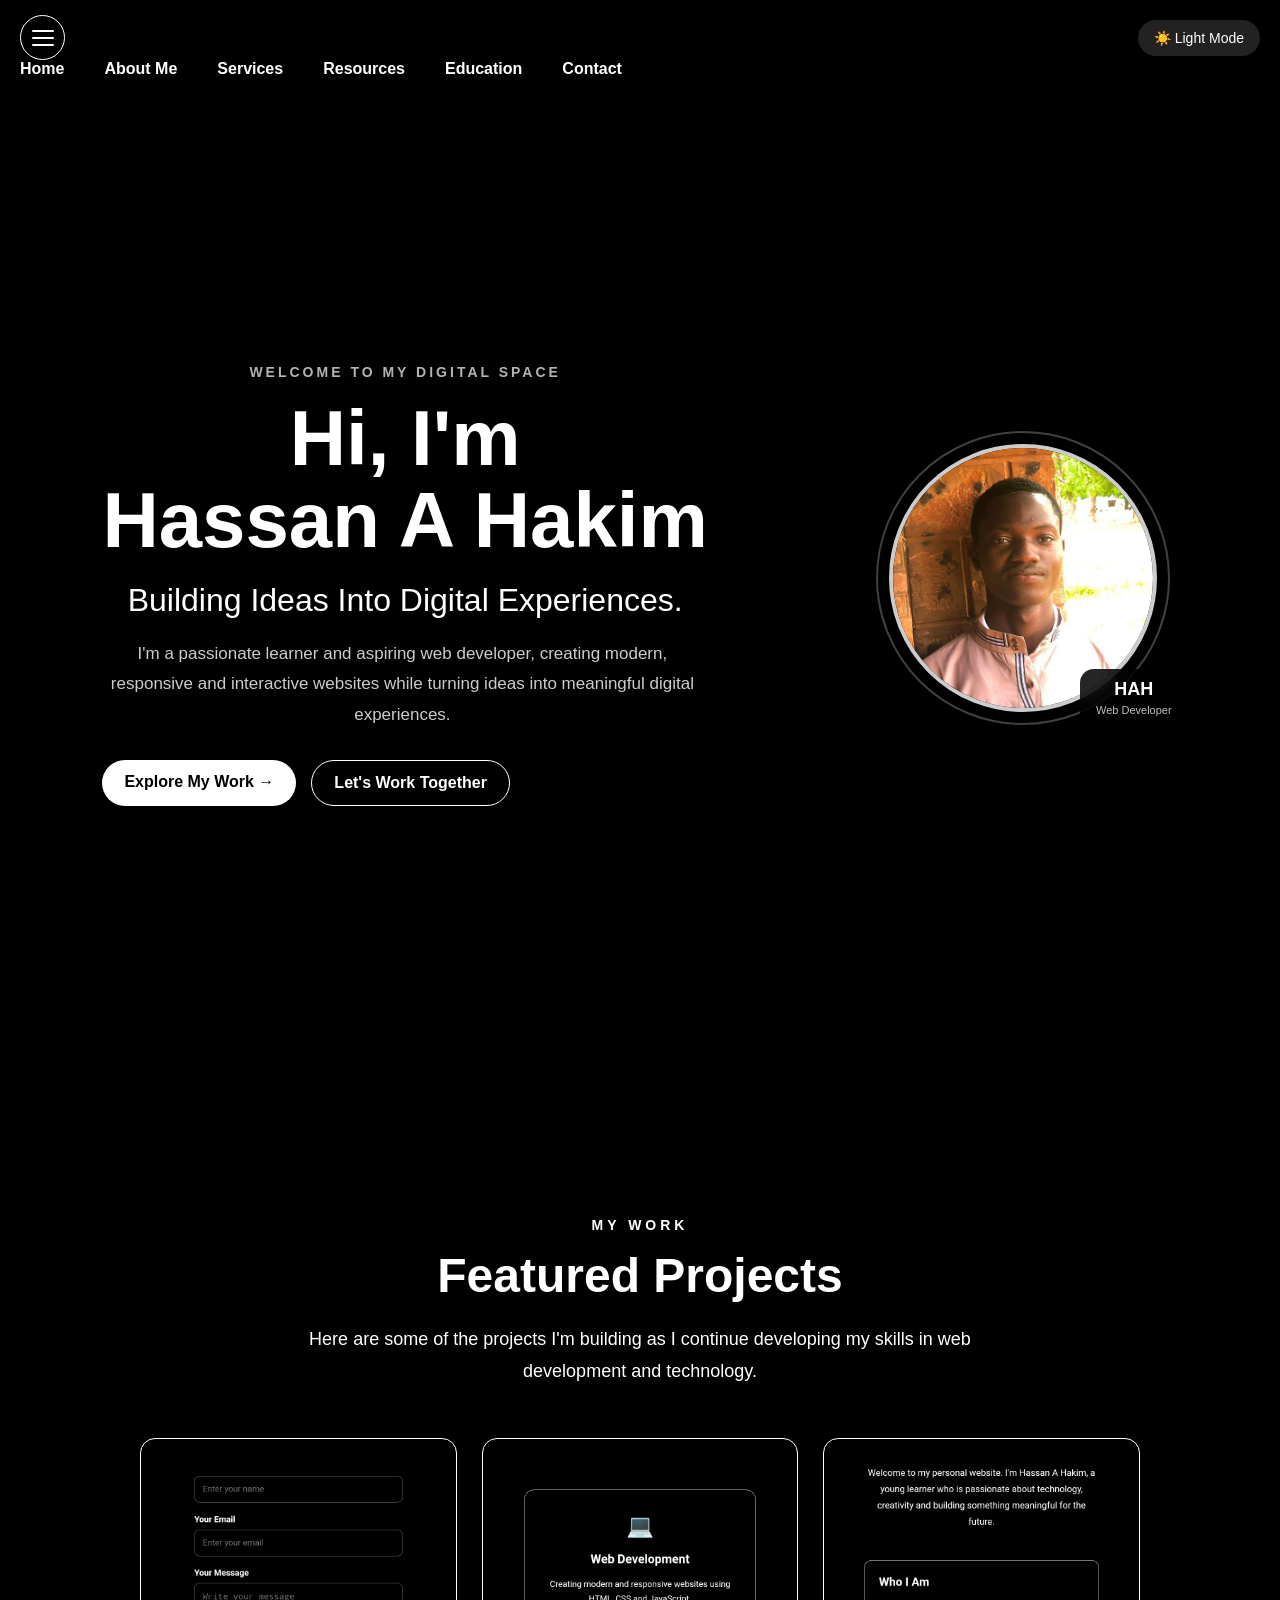
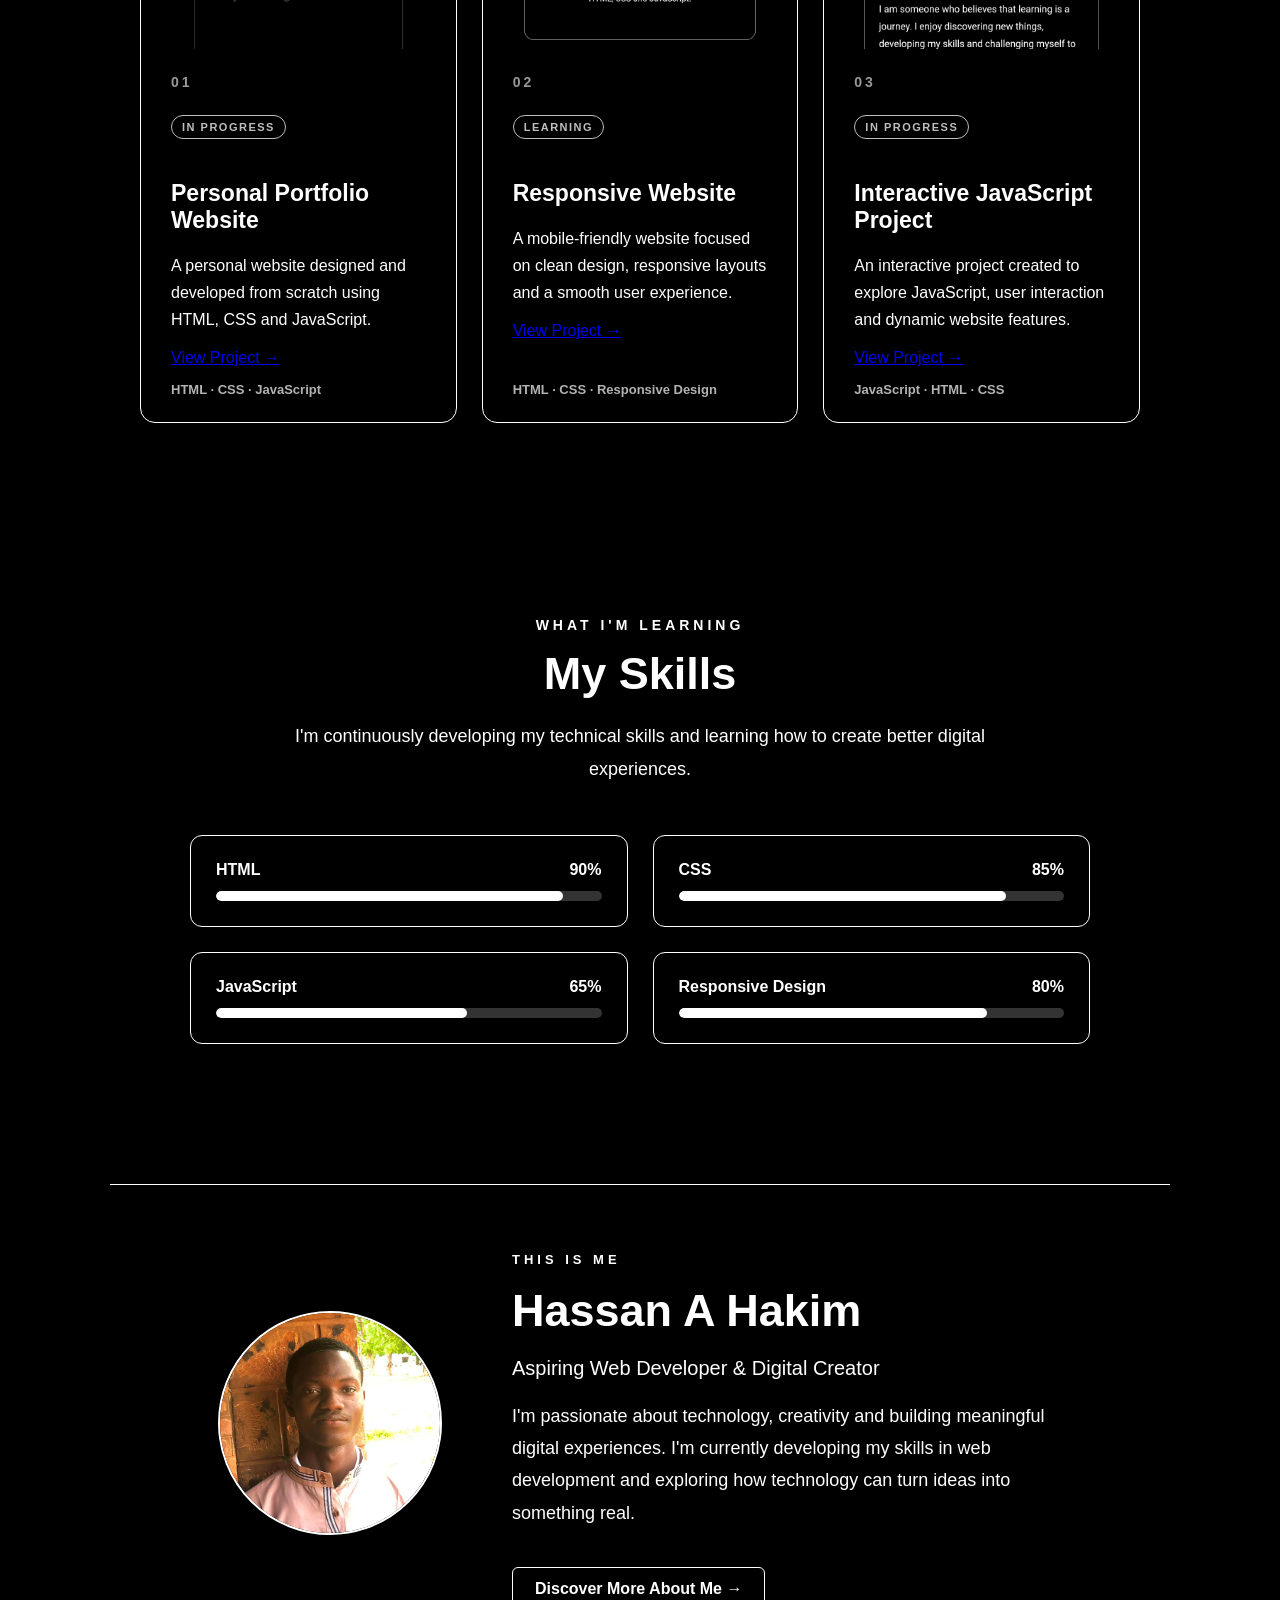
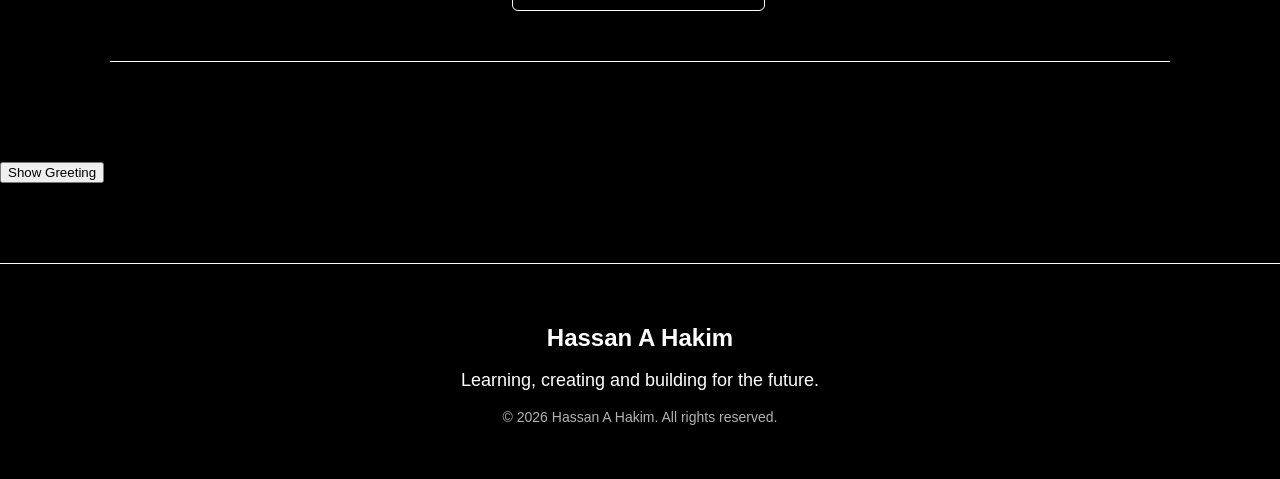
==== commit 2b343b92: "Update index.html" ====
--- a/index.html
+++ b/index.html
@@ -76,7 +76,7 @@
             <div class="profile-glow"></div>
 
             <img
-                src="Imagess/enhanced_photo-6.jpg"
+                src="enhanced_photo-6.jpg"
                 alt="Hassan A Hakim"
                 class="hero-profile-image">
 
@@ -115,7 +115,7 @@
             <div class="project-image">
 
                 <img
-                    src="Imagess/screenshot_20260811_220425_Acode.jpg"
+                    src="Screenshot_20260811_220425_Acode.jpg"
                     alt="Project 01 - Hassan's Website">
 
             </div>
@@ -159,7 +159,7 @@
             <div class="project-image">
 
                 <img
-                    src="Imagess/Screenshot_20260811_220406_Acode.jpg"
+                    src="Screenshot_20260811_220406_Acode.jpg"
                     alt="Project 02 - Hassan's Website">
 
             </div>
@@ -203,7 +203,7 @@
             <div class="project-image">
 
                 <img
-                    src="Imagess/Screenshot_20260811_220350_Acode.jpg"
+                    src="Screenshot_20260811_220350_Acode.jpg"
                     alt="Project 03 - Hassan's Website">
 
             </div>
@@ -325,7 +325,7 @@
 
     <div class="profile-image-container">
       <img
-    src="Imagess/enhanced_photo-6.jpg"
+    src="enhanced_photo-6.jpg"
     alt="Hassan A Hakim"
     class="profile-photo">
 
@@ -379,4 +379,4 @@
 
 </body>
 
-</html>+</html>
